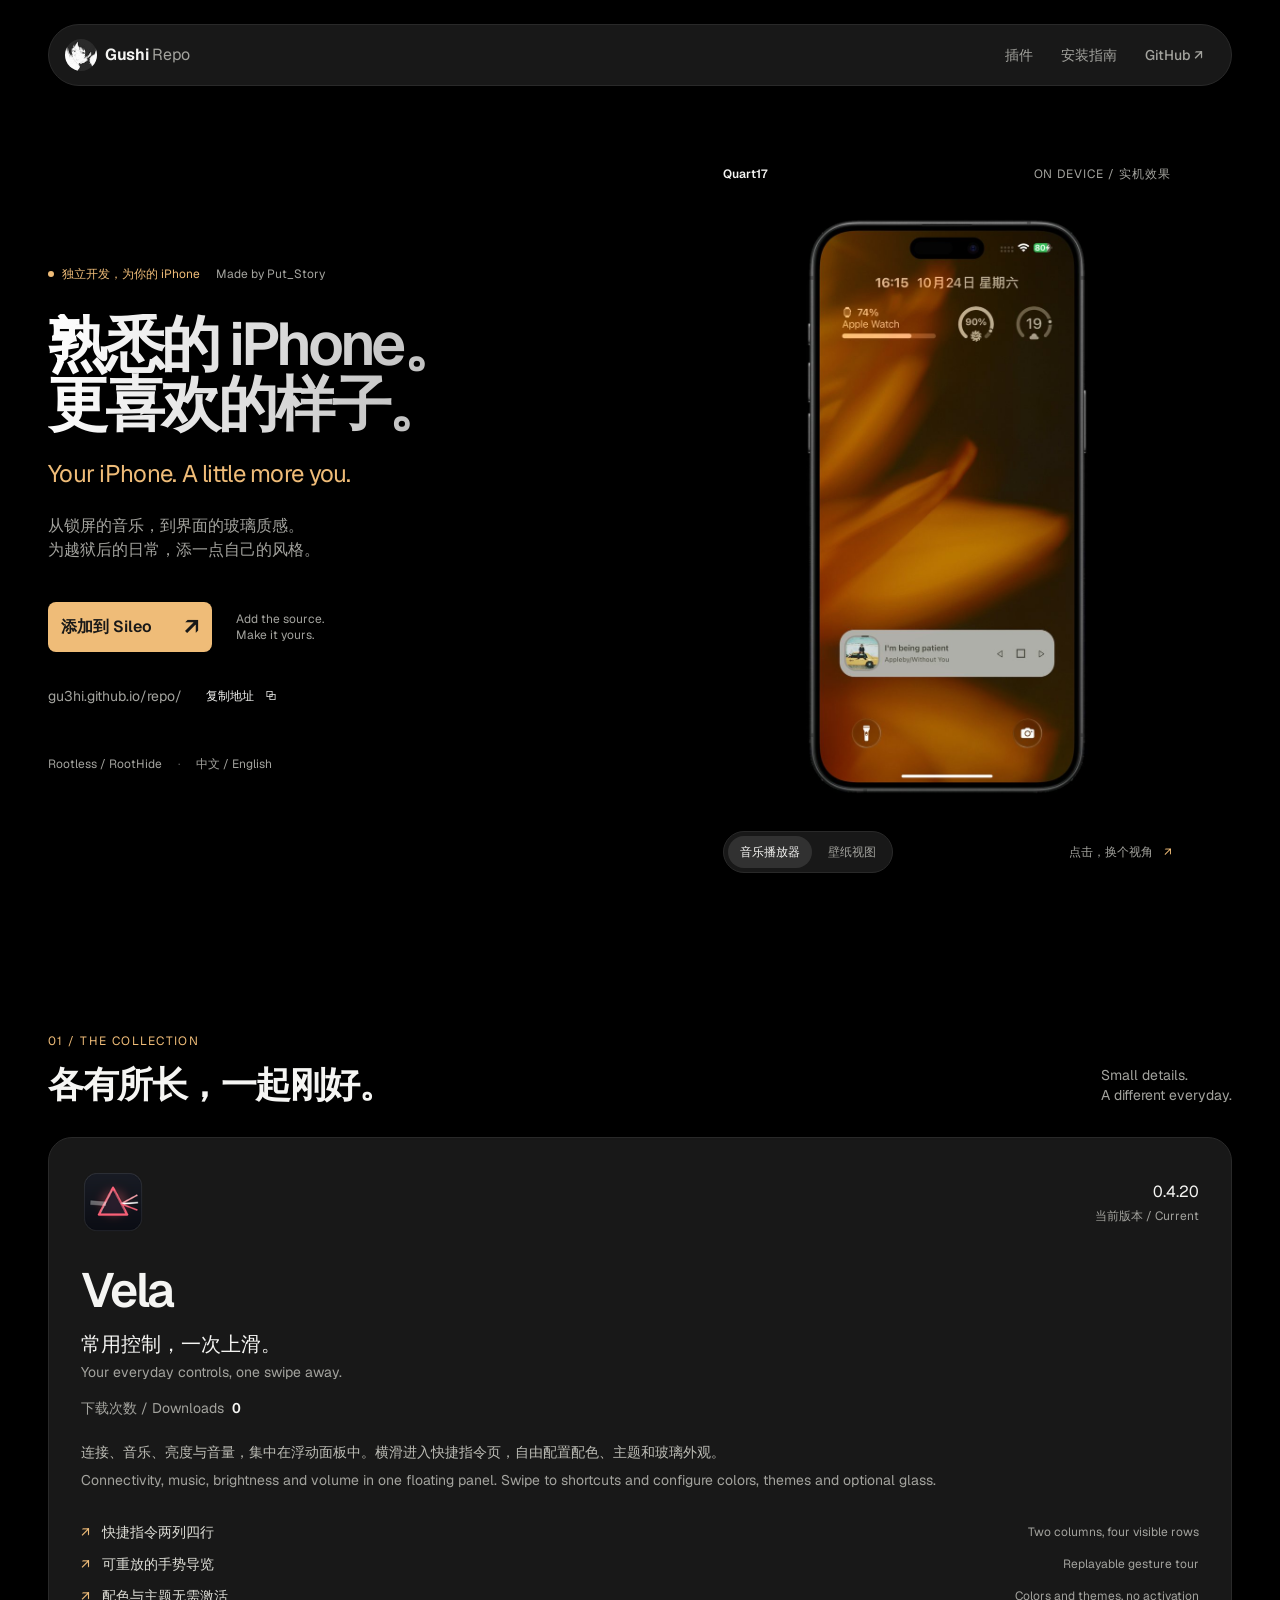
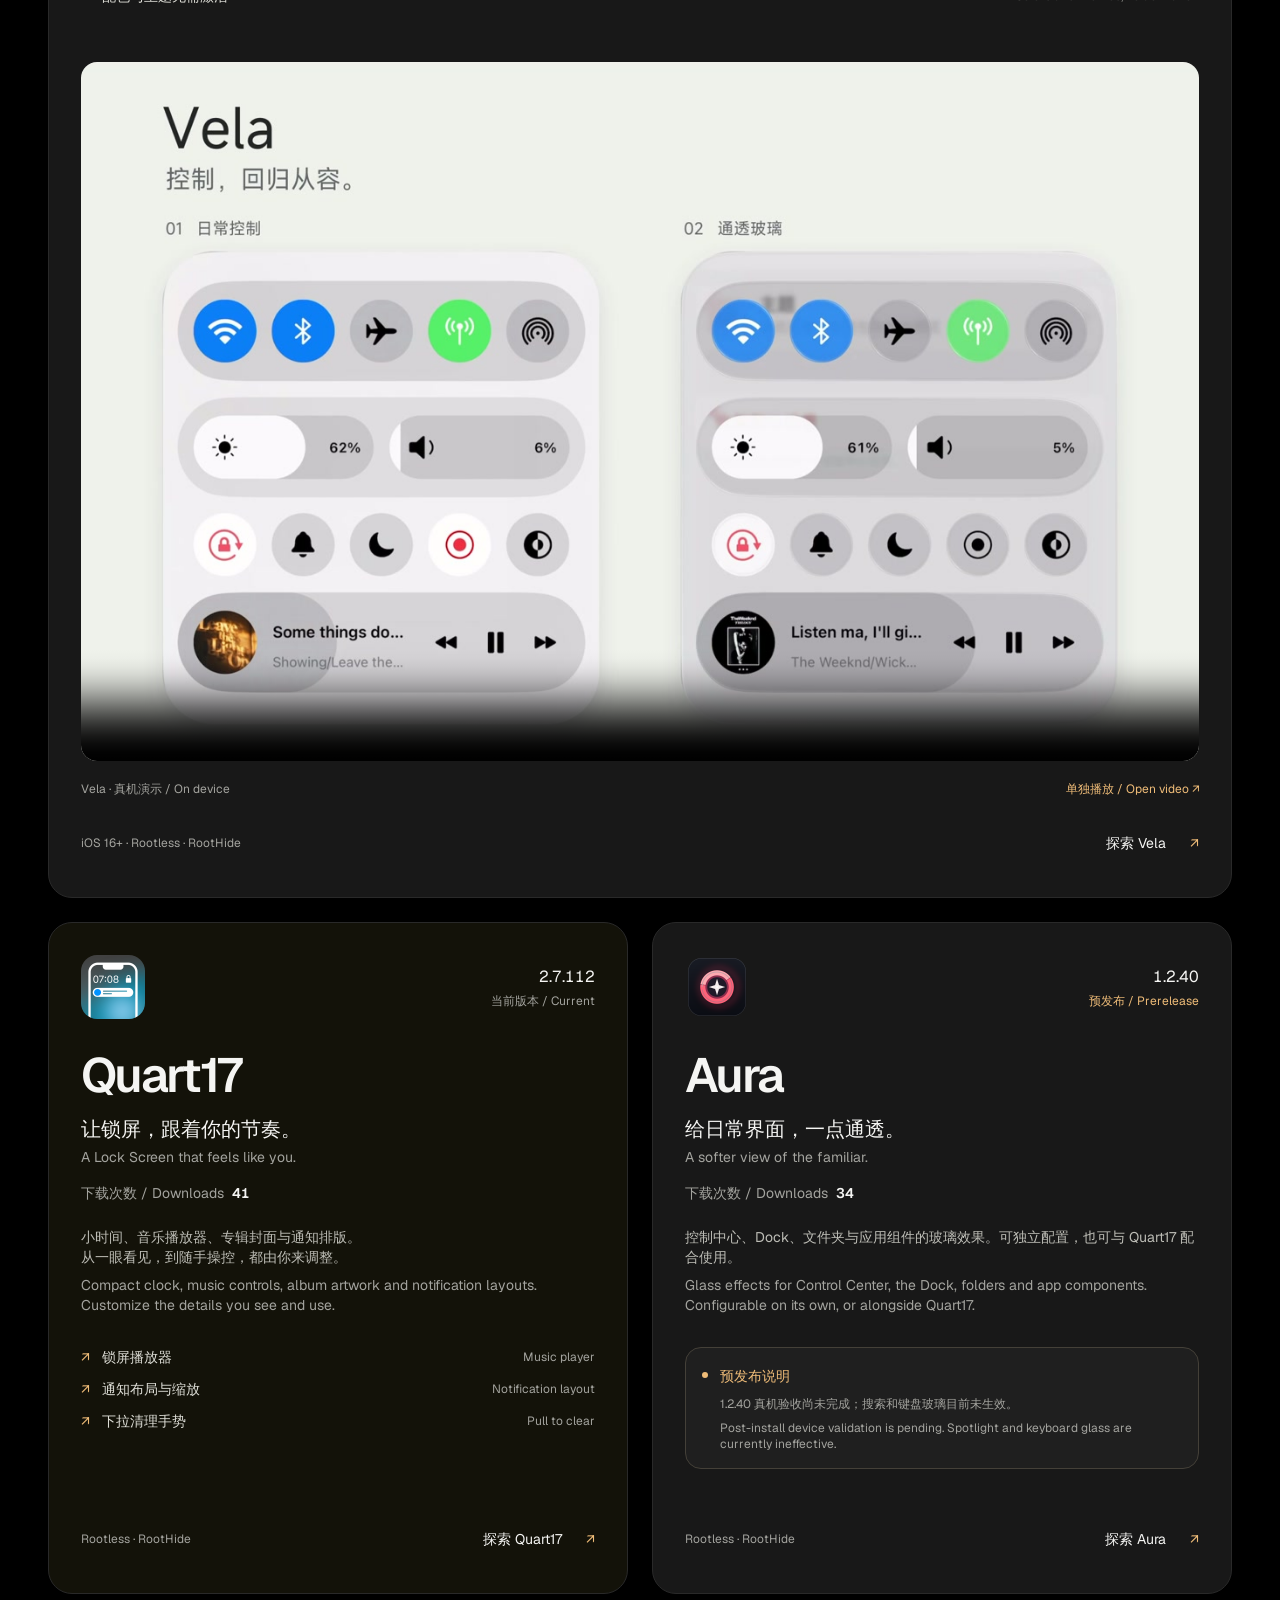
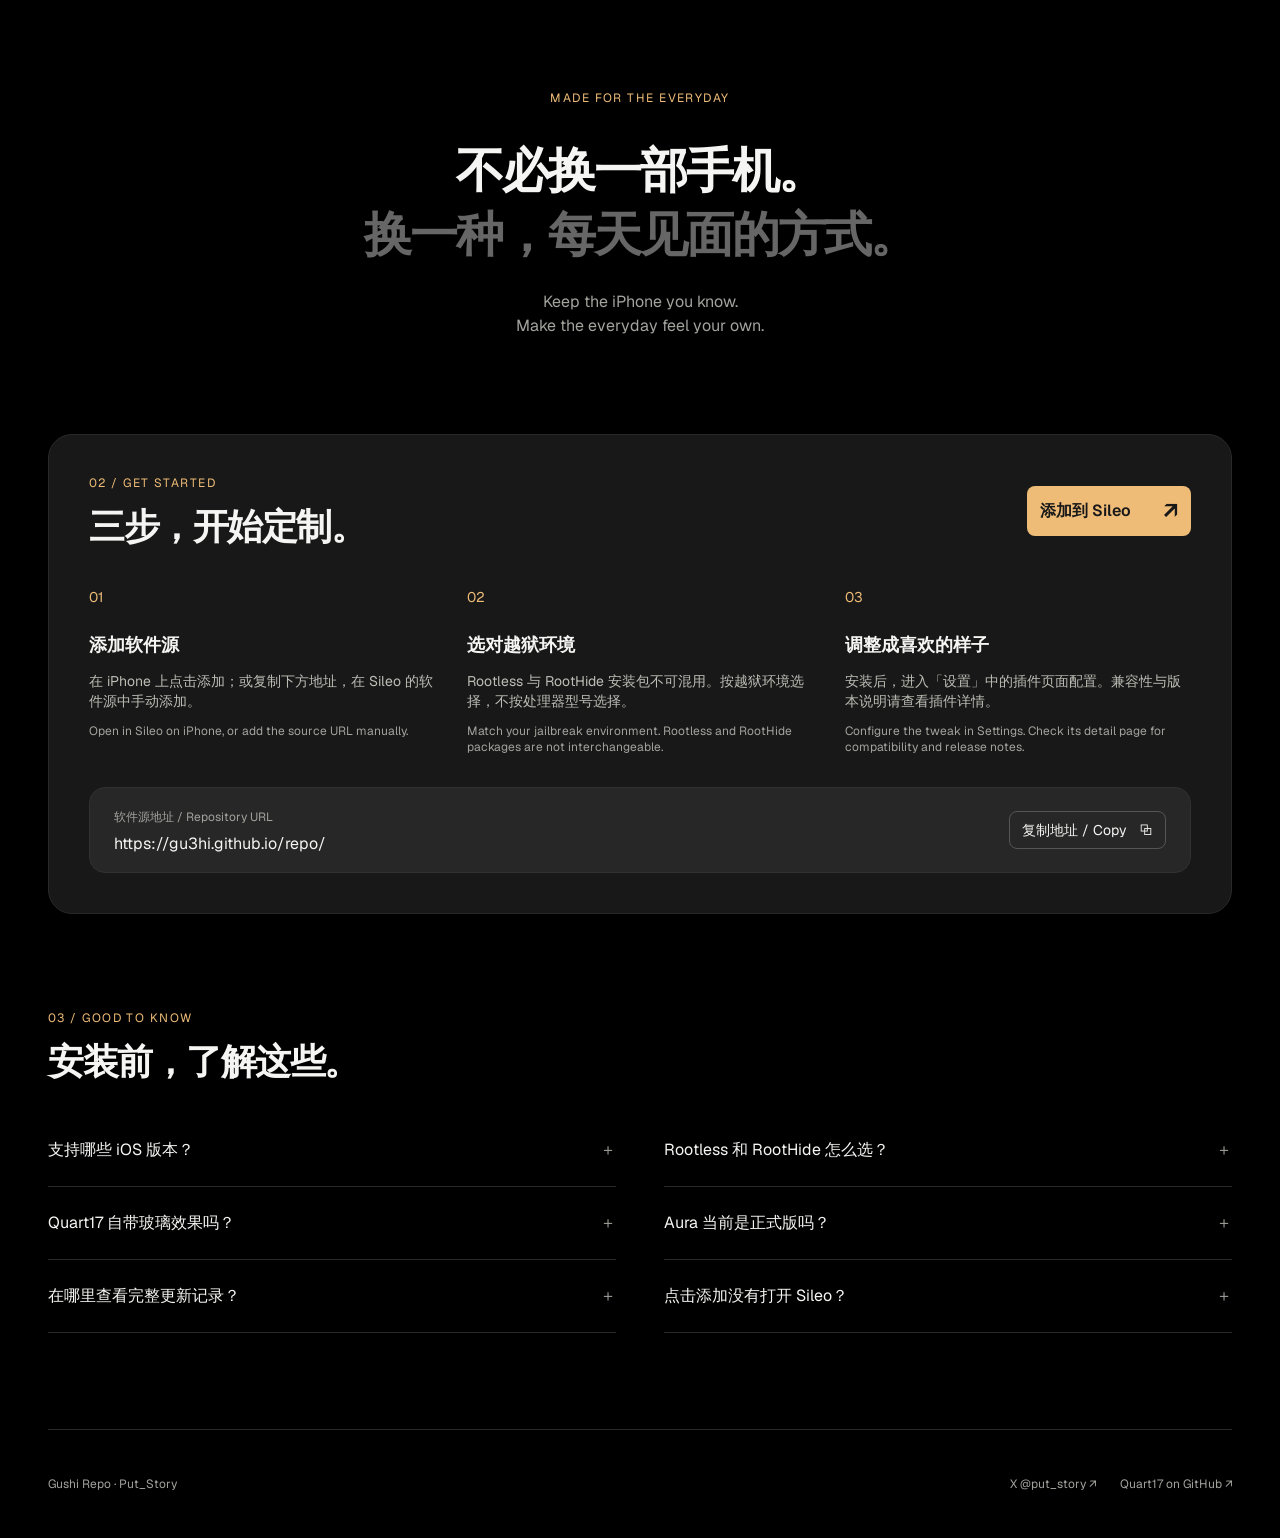
==== docs/index.html @ e103d549 "Publish Vela 0.4.20 bilingual packages" ====
<!doctype html>
<html lang="zh-CN"><head><meta charset="utf-8"><meta name="viewport" content="width=device-width,initial-scale=1">
<meta name="color-scheme" content="dark light"><meta name="theme-color" media="(prefers-color-scheme: dark)" content="#000000"><meta name="theme-color" media="(prefers-color-scheme: light)" content="#f5f5f3"><meta name="description" content="Gushi Repo · Jailbreak tweaks for iOS · 中文 / English">
<meta property="og:type" content="website"><meta property="og:title" content="Gushi Repo · 为你的 iPhone 添一点风格"><meta property="og:description" content="Gushi Repo · Jailbreak tweaks for iOS"><meta property="og:url" content="https://gu3hi.github.io/repo/"><meta property="og:image" content="https://gu3hi.github.io/repo/CydiaIcon.png"><meta name="twitter:card" content="summary">
<title>Gushi Repo · 为你的 iPhone 添一点风格</title><link rel="icon" href="CydiaIcon.png"><link rel="stylesheet" href="assets/style.css?v=20261026-downloads"><link rel="stylesheet" href="assets/home.css?v=20261026-vela0419"><script src="assets/site.js?v=20261026" defer></script><script type="module" src="assets/downloads.mjs?v=20261026"></script></head>
<body class="home-page"><a class="skip-link" href="#main">跳至内容 · Skip to content</a><header class="top" id="top"><div class="bar"><a class="brand" href="./" aria-label="Gushi Repo 首页"><img src="CydiaIcon.png" width="34" height="34" alt=""><span>Gushi<b>Repo</b></span></a><nav aria-label="主导航"><a class="navlink" href="#packages">插件</a><a class="navlink" href="#install">安装指南</a><a class="navlink social" href="https://x.com/put_story" target="_blank" rel="noopener">X ↗</a><a class="navlink" href="https://github.com/Gu3hi/repo" target="_blank" rel="noopener">GitHub ↗</a></nav></div></header>
<main id="main">
<section class="source-hero" aria-labelledby="hero-title">
<div class="hero-copy">
<p class="kicker reveal"><span class="status-dot" aria-hidden="true"></span> 独立开发，为你的 iPhone <span lang="en">Made by Put_Story</span></p>
<h1 id="hero-title" class="reveal" style="--d:.08s">熟悉的 iPhone。<br>更喜欢的样子。</h1>
<p class="hero-english reveal" lang="en" style="--d:.16s">Your iPhone. A little more you.</p>
<p class="hero-description reveal" style="--d:.24s">从锁屏的音乐，到界面的玻璃质感。<br>为越狱后的日常，添一点自己的风格。</p>
<div class="hero-actions reveal" style="--d:.32s"><a class="source-button" href="sileo://source/https://gu3hi.github.io/repo/">添加到 Sileo <span aria-hidden="true">↗</span></a><span class="action-caption" lang="en">Add the source.<br>Make it yours.</span></div>
<button class="source-copy copy reveal" style="--d:.4s" type="button" data-copy="https://gu3hi.github.io/repo/" aria-label="复制源地址 · Copy repository URL"><span>gu3hi.github.io/repo/</span><span class="copy-label">复制地址 <span aria-hidden="true">⧉</span></span></button>
<div class="hero-support reveal" style="--d:.48s"><span>Rootless / RootHide</span><span>中文 / English</span></div>
</div>
<figure class="device-stage reveal" style="--d:.24s">
<div class="device-meta"><span>Quart17</span><span>ON DEVICE / 实机效果</span></div>
<div class="device-view" id="device-preview"><img class="wallpaper-shot" aria-hidden="true" src="assets/quart17-lock-2.jpg" width="680" height="1311" alt="同一设备的壁纸视图" decoding="async"><img class="player-shot" src="assets/quart17-lock-1.jpg" width="680" height="1311" alt="Quart17 锁屏音乐播放器实机效果" decoding="async" fetchpriority="high"></div>
<figcaption><div class="view-switch" role="group" aria-label="切换实机视图 · Device preview"><button type="button" data-preview="player" aria-controls="device-preview" aria-pressed="true">音乐播放器</button><button type="button" data-preview="wallpaper" aria-controls="device-preview" aria-pressed="false">壁纸视图</button></div><span class="preview-note">点击，换个视角 <span aria-hidden="true">↗</span></span></figcaption>
</figure>
</section>
<section class="collection" id="packages" aria-labelledby="collection-title">
<div class="section-heading reveal"><div><p class="section-index">01 / THE COLLECTION</p><h2 id="collection-title">各有所长，一起刚好。</h2></div><p lang="en">Small details.<br>A different everyday.</p></div>
<div class="product-grid">
<article class="product-card vela-card reveal">
<div class="product-top"><img src="assets/vela.png" width="64" height="64" alt="Vela 图标" loading="lazy"><span class="version-label">0.4.20 <span>当前版本 / Current</span></span></div>
<h3>Vela</h3><p class="product-lead">常用控制，一次上滑。</p><p class="product-english" lang="en">Your everyday controls, one swipe away.</p>
<p class="download-summary">下载次数 / Downloads <strong><span data-download-files="com.gushi.vela_0.4.20_iphoneos-arm64.deb com.gushi.vela_0.4.20_iphoneos-arm64e.deb" aria-label="正在读取下载次数 / Loading download count">—</span></strong></p>
<p class="product-description">连接、音乐、亮度与音量，集中在浮动面板中。横滑进入快捷指令页，自由配置配色、主题和玻璃外观。</p><p class="product-description en" lang="en">Connectivity, music, brightness and volume in one floating panel. Swipe to shortcuts and configure colors, themes and optional glass.</p>
<ul class="feature-list"><li>快捷指令两列四行 <span lang="en">Two columns, four visible rows</span></li><li>可重放的手势导览 <span lang="en">Replayable gesture tour</span></li><li>配色与主题无需激活 <span lang="en">Colors and themes, no activation</span></li></ul>
<figure class="promo-video"><video controls playsinline preload="none" poster="assets/vela-promo-poster.jpg" width="1920" height="1200" aria-label="Vela 宣传片：普通与玻璃外观真机演示 / Vela native and glass appearance demo"><source src="assets/vela-promo.mp4" type="video/mp4">你的浏览器不支持视频播放。Your browser does not support video playback.</video><figcaption><span>Vela · 真机演示 / On device</span><a href="assets/vela-promo.mp4">单独播放 / Open video ↗</a></figcaption></figure>
<div class="product-bottom"><span>iOS 16+ · Rootless · RootHide</span><a href="depictions/vela/" class="product-link" aria-label="查看 Vela 功能范围与安装说明">探索 Vela <span aria-hidden="true">↗</span></a></div>
</article>

<article class="product-card quart-card reveal">
<div class="product-top"><img src="assets/quart17.png" width="64" height="64" alt="Quart17 图标" loading="lazy"><span class="version-label">2.7.112 <span>当前版本 / Current</span></span></div>
<h3>Quart17</h3><p class="product-lead">让锁屏，跟着你的节奏。</p><p class="product-english" lang="en">A Lock Screen that feels like you.</p>
<p class="download-summary">下载次数 / Downloads <strong><span data-download-files="com.gushi.quart17_2.7.103_iphoneos-arm64.deb com.gushi.quart17_2.7.103_iphoneos-arm64e.deb com.gushi.quart17_2.7.112_iphoneos-arm64.deb com.gushi.quart17_2.7.112_iphoneos-arm64e.deb" aria-label="正在读取下载次数 / Loading download count">—</span></strong></p>
<p class="product-description">小时间、音乐播放器、专辑封面与通知排版。<br>从一眼看见，到随手操控，都由你来调整。</p><p class="product-description en" lang="en">Compact clock, music controls, album artwork and notification layouts. Customize the details you see and use.</p>
<ul class="feature-list"><li>锁屏播放器 <span lang="en">Music player</span></li><li>通知布局与缩放 <span lang="en">Notification layout</span></li><li>下拉清理手势 <span lang="en">Pull to clear</span></li></ul>
<div class="product-bottom"><span>Rootless · RootHide</span><a href="depictions/quart17/" class="product-link" aria-label="探索 Quart17 功能与更新记录">探索 Quart17 <span aria-hidden="true">↗</span></a></div>
</article>
<article class="product-card aura-card reveal" style="--d:.09s">
<div class="product-top"><img src="assets/aura.png" width="64" height="64" alt="Aura 图标" loading="lazy"><span class="version-label">1.2.40 <span>预发布 / Prerelease</span></span></div>
<h3>Aura</h3><p class="product-lead">给日常界面，一点通透。</p><p class="product-english" lang="en">A softer view of the familiar.</p>
<p class="download-summary">下载次数 / Downloads <strong><span data-download-files="com.gushi.aura_1.2.23_iphoneos-arm64.deb com.gushi.aura_1.2.23_iphoneos-arm64e.deb com.gushi.aura_1.2.40_iphoneos-arm64.deb com.gushi.aura_1.2.40_iphoneos-arm64e.deb" aria-label="正在读取下载次数 / Loading download count">—</span></strong></p>
<p class="product-description">控制中心、Dock、文件夹与应用组件的玻璃效果。可独立配置，也可与 Quart17 配合使用。</p><p class="product-description en" lang="en">Glass effects for Control Center, the Dock, folders and app components. Configurable on its own, or alongside Quart17.</p>
<aside class="release-note"><span class="status-dot" aria-hidden="true"></span><div><strong>预发布说明</strong><p>1.2.40 真机验收尚未完成；搜索和键盘玻璃目前未生效。</p><p lang="en">Post-install device validation is pending. Spotlight and keyboard glass are currently ineffective.</p></div></aside>
<div class="product-bottom"><span>Rootless · RootHide</span><a href="depictions/aura/" class="product-link" aria-label="探索 Aura 功能与更新记录">探索 Aura <span aria-hidden="true">↗</span></a></div>
</article>
</div>
</section>
<section class="manifesto" aria-label="设计理念"><p class="section-index">MADE FOR THE EVERYDAY</p><h2><span class="word-reveal">不必</span><span class="word-reveal" style="--word-delay:.08s">换一部</span><span class="word-reveal" style="--word-delay:.16s">手机。</span><br><span class="word-reveal" style="--word-delay:.24s">换一种，</span><span class="word-reveal" style="--word-delay:.32s">每天见面的</span><span class="word-reveal" style="--word-delay:.4s">方式。</span></h2><p lang="en">Keep the iPhone you know.<br>Make the everyday feel your own.</p></section>
<section class="installation" id="install" aria-labelledby="install-title">
<div class="section-heading reveal"><div><p class="section-index">02 / GET STARTED</p><h2 id="install-title">三步，开始定制。</h2></div><a class="source-button" href="sileo://source/https://gu3hi.github.io/repo/">添加到 Sileo <span aria-hidden="true">↗</span></a></div>
<div class="install-steps"><article class="reveal"><span class="step-number">01</span><h3>添加软件源</h3><p>在 iPhone 上点击添加；或复制下方地址，在 Sileo 的软件源中手动添加。</p><p class="en" lang="en">Open in Sileo on iPhone, or add the source URL manually.</p></article><article class="reveal" style="--d:.08s"><span class="step-number">02</span><h3>选对越狱环境</h3><p>Rootless 与 RootHide 安装包不可混用。按越狱环境选择，不按处理器型号选择。</p><p class="en" lang="en">Match your jailbreak environment. Rootless and RootHide packages are not interchangeable.</p></article><article class="reveal" style="--d:.16s"><span class="step-number">03</span><h3>调整成喜欢的样子</h3><p>安装后，进入「设置」中的插件页面配置。兼容性与版本说明请查看插件详情。</p><p class="en" lang="en">Configure the tweak in Settings. Check its detail page for compatibility and release notes.</p></article></div>
<div class="source-address reveal"><div><span>软件源地址 / Repository URL</span><p>https://gu3hi.github.io/repo/</p></div><button class="copy" type="button" data-copy="https://gu3hi.github.io/repo/">复制地址 / Copy <span aria-hidden="true">⧉</span></button></div>
</section>
<section class="source-faq" aria-labelledby="faq-title"><div class="section-heading reveal"><div><p class="section-index">03 / GOOD TO KNOW</p><h2 id="faq-title">安装前，了解这些。</h2></div></div>
<div class="faq-grid">
<details><summary>支持哪些 iOS 版本？ <span aria-hidden="true">＋</span></summary><p>Vela 的最低部署版本为 iOS 16；当前 Quart17 2.7.112 要求 iOS 17；Aura 面向 iOS 16–17 越狱环境。请查看各自详情页的兼容性与测试状态。</p><p class="en" lang="en">Vela has a minimum deployment target of iOS 16. Quart17 2.7.112 requires iOS 17. Aura targets jailbroken iOS 16–17. Check each detail page for compatibility and testing status.</p></details>
<details><summary>Rootless 和 RootHide 怎么选？ <span aria-hidden="true">＋</span></summary><p>Rootless 对应 iphoneos-arm64，RootHide 对应 iphoneos-arm64e。请按实际越狱环境选择，不要仅看处理器型号。</p><p class="en" lang="en">Use iphoneos-arm64 for Rootless and iphoneos-arm64e for RootHide. Choose by your jailbreak environment, not the processor.</p></details>
<details><summary>Quart17 自带玻璃效果吗？ <span aria-hidden="true">＋</span></summary><p>当前拆分版由 Aura 提供玻璃效果，Quart17 保留播放器与通知等功能。需要玻璃效果时请另行安装 Aura。</p><p class="en" lang="en">In the current split edition, Aura provides glass rendering. Install it separately alongside Quart17 for glass effects.</p></details>
<details><summary>Aura 当前是正式版吗？ <span aria-hidden="true">＋</span></summary><p>当前上架的 1.2.40 是预发布包，安装后真机验收尚未完成。请先阅读 Aura 详情页中的状态说明。</p><p class="en" lang="en">The listed 1.2.40 build is a prerelease. Post-install device validation is pending. Read the status notes before installing.</p></details>
<details><summary>在哪里查看完整更新记录？ <span aria-hidden="true">＋</span></summary><p>在 <a href="depictions/quart17/#changelog">Quart17 更新记录</a>、<a href="depictions/aura/#changelog">Aura 更新记录</a>与 <a href="depictions/vela/#changelog">Vela 本次更新</a>中查看中英文说明。</p><p class="en" lang="en">Each detail page includes bilingual release information.</p></details>
<details><summary>点击添加没有打开 Sileo？ <span aria-hidden="true">＋</span></summary><p>请在已安装 Sileo 的 iPhone 上打开本页。也可以复制软件源地址，在 Sileo 中手动添加。</p><p class="en" lang="en">Open this page on an iPhone with Sileo installed, or copy the repository URL and add it manually.</p></details>
</div></section>
</main>
<footer class="foot"><div class="bigword" aria-hidden="true">GUSHI REPO</div><div class="footline"><span>Gushi Repo · Put_Story</span><a href="https://x.com/put_story" target="_blank" rel="noopener">X @put_story ↗</a><a href="https://github.com/Gu3hi/Quart17" target="_blank" rel="noopener">Quart17 on GitHub ↗</a></div></footer></body></html>
---- docs/assets/style.css ----
/* Gushi Repo shared foundations and package depictions. */
@font-face{font-family:Geist;src:url('Geist.woff2') format('woff2');font-weight:100 900;font-style:normal;font-display:swap}
:root{color-scheme:dark light;
--bg:#000000;--bg2:#181818;--card:#181818;--card2:#1f1f1f;
--text:#f5f5f3;--muted:#a3a39e;--line:rgba(235,255,250,.09);--line2:rgba(235,255,250,.16);
--accent:#efbc78;--accent2:#ffd59e;--ink:#181818;
--disp:Geist,"PingFang SC","Microsoft YaHei",sans-serif;
--mono:var(--disp);
--r-lg:24px;--r-md:16px;--r-sm:12px;
--ease:cubic-bezier(.16,1,.3,1)}
@media(prefers-color-scheme:light){:root{--bg:#f5f5f3;--bg2:#eeede9;--card:#ffffff;--card2:#f5f5f3;--text:#181818;--muted:#62625c;--line:rgba(20,40,80,.12);--line2:rgba(20,40,80,.2);--accent:#855126;--accent2:#69401e;--ink:#fff}}
*{box-sizing:border-box}
html{scroll-behavior:smooth}
body{margin:0;background:var(--bg);color:var(--text);overflow-x:clip;
font:16px/1.75 var(--disp);letter-spacing:.002em;
-webkit-font-smoothing:antialiased;text-rendering:optimizeLegibility;
background-image:none}
::selection{background:var(--accent);color:var(--ink)}
a{color:inherit;text-decoration:none}
a:focus-visible,button:focus-visible,summary:focus-visible{outline:2px solid var(--accent);outline-offset:4px;border-radius:6px}
img{display:block}
.skip-link{position:fixed;top:8px;left:8px;z-index:100;transform:translateY(-200%);padding:12px 16px;background:var(--accent);color:var(--ink);border-radius:8px}
.skip-link:focus{transform:none}
h1,h2,h3,p{margin:0}
.wrap,body>main{max-width:1140px;margin:auto;padding:0 clamp(20px,4vw,44px)}

/* ── header ─────────────────────────────── */
.top{position:sticky;top:0;z-index:50;backdrop-filter:blur(18px);-webkit-backdrop-filter:blur(18px);background:color-mix(in srgb,var(--bg) 72%,transparent);border-bottom:1px solid transparent;transition:border-color .4s,background .4s}
.top.scrolled{border-bottom-color:var(--line)}
.bar{max-width:1140px;margin:auto;padding:16px clamp(20px,4vw,44px);display:flex;align-items:center;justify-content:space-between;gap:20px}
.brand{display:flex;align-items:center;gap:12px;min-height:44px;font-size:15px;letter-spacing:.02em}
.brand img{border-radius:10px;transition:transform .5s var(--ease)}
.brand:hover img{transform:rotate(-8deg) scale(1.06)}
.brand span{font-weight:650}.brand b{font-weight:300;color:var(--muted);margin-left:5px;font-weight:400}
nav{display:flex;align-items:center;gap:8px}
.navlink{font-family:var(--mono);font-size:12px;letter-spacing:.08em;color:var(--muted);padding:11px 14px;border-radius:99px;transition:color .3s,background .3s}
.navlink:hover{color:var(--text);background:var(--line)}

/* ── hero ───────────────────────────────── */
.hero{display:grid;grid-template-columns:1.12fr .88fr;gap:clamp(36px,6vw,84px);align-items:center;padding:clamp(64px,9vw,132px) 0 clamp(48px,7vw,96px);overflow:clip}
.eyebrow{font-family:var(--mono);font-size:11px;font-weight:600;letter-spacing:.24em;text-transform:uppercase;color:var(--accent)}
h1{font-size:clamp(42px,7.2vw,96px);font-weight:600;letter-spacing:-.045em;line-height:1.04;margin:22px 0 0}
h1 span{display:block;font-size:.36em;font-weight:350;letter-spacing:-.015em;line-height:1.3;color:var(--muted);margin-top:18px}
h1 em{font-style:normal;color:var(--accent)}
.hero-subtitle{margin-top:22px;color:var(--muted);font-size:18px;letter-spacing:.06em}
.herotext{min-width:0}
.hero .actions{gap:10px}
.hero .button{padding-inline:18px}
.section-nav{flex-wrap:wrap;gap:8px;margin-top:30px}
.section-nav a{padding:10px 14px;min-height:44px;border:1px solid var(--line);border-radius:12px;font-size:12px;color:var(--muted)}
.section-nav a:hover{color:var(--accent);border-color:var(--accent)}
#screenshots{margin-top:48px}
.lede{margin-top:26px;max-width:52ch}
.lede p:first-child{font-size:17px}
.en{color:var(--muted);font-size:14.5px;margin-top:6px}
.actions{display:flex;flex-wrap:wrap;gap:12px;margin-top:34px}

/* buttons */
.button{position:relative;overflow:hidden;display:inline-flex;align-items:center;gap:14px;min-height:52px;padding:12px 22px;border-radius:16px;border:1px solid var(--line2);font-size:14.5px;font-weight:650;letter-spacing:.01em;cursor:pointer;transition:transform .35s var(--ease),border-color .35s,background .35s,box-shadow .35s}
.button .bl{display:flex;flex-direction:column;line-height:1.25;text-align:left}
.button .bl i{font-style:normal;font-size:11px;font-weight:500;opacity:.6;letter-spacing:.04em}
.button .arr{font-size:16px;transition:transform .35s var(--ease)}
.button:hover{transform:translateY(-2px)}
.button:hover .arr{transform:translateX(4px)}
.button.primary{background:var(--accent);color:var(--ink);border-color:transparent}
.button.primary::after{display:none;content:'';position:absolute;inset:0;background:linear-gradient(115deg,transparent 32%,rgba(255,255,255,.55) 50%,transparent 68%);transform:translateX(-130%);transition:transform .7s var(--ease)}
.button.primary:hover::after{transform:translateX(130%)}
.button.primary:hover{box-shadow:0 14px 36px -12px color-mix(in srgb,var(--accent) 55%,transparent)}
.button.ghost{background:transparent;color:var(--text)}
.button.ghost:hover{border-color:var(--accent);background:color-mix(in srgb,var(--accent) 8%,transparent)}

.address{margin-top:24px}
.addr{display:flex;flex-direction:column;align-items:flex-start;gap:5px;max-width:100%;margin-top:20px;font-family:var(--mono);font-size:13.5px;letter-spacing:.01em;color:var(--text);background:var(--card);border:1px solid var(--line);border-radius:14px;padding:13px 18px;cursor:pointer;overflow-wrap:anywhere;transition:border-color .3s,transform .3s var(--ease)}
.addr i{font-style:normal;font-size:11px;letter-spacing:.06em;color:var(--accent);white-space:nowrap}
.addr:hover{border-color:var(--accent);transform:translateY(-1px)}
.hint{font-size:12.5px;line-height:1.8;color:var(--muted);margin-top:16px;max-width:56ch}
.hint a{color:var(--accent);text-decoration:underline;text-underline-offset:3px}

/* ── device mockup (signature) ──────────── */
.download-summary{display:flex;align-items:baseline;gap:8px;flex-wrap:wrap;margin-top:16px;color:var(--muted);font-size:14px;line-height:20px}
.download-summary strong{color:var(--text);font-weight:600;font-variant-numeric:tabular-nums}
.download-stats{margin-top:24px;max-width:680px;font-size:14px;line-height:20px;color:var(--muted)}
.download-stats summary{display:flex;align-items:baseline;gap:8px 16px;flex-wrap:wrap;cursor:pointer;min-height:48px;padding:12px 0}
.download-stats summary .download-summary{margin:0}
.download-stats summary>span:last-child{font-size:12px;line-height:16px}
.download-stats dl{margin:8px 0 16px;display:grid;gap:8px}
.download-stats dl>div{display:flex;justify-content:space-between;gap:16px}
.download-stats dd{margin:0;color:var(--text);font-variant-numeric:tabular-nums}
.download-stats p+p{margin-top:8px}
.promo-video{margin:24px 0 0}
.promo-video video{display:block;width:100%;height:auto;aspect-ratio:8/5;background:#181818;border-radius:16px}
.promo-video figcaption{display:flex;justify-content:space-between;gap:8px 16px;flex-wrap:wrap;margin-top:12px;color:var(--muted);font-size:12px;line-height:16px}
.promo-video a{padding:8px 0;color:var(--accent)}
.promo-video figcaption>span{padding:8px 0}

.heroart{position:relative;display:flex;justify-content:center}
.glow{position:absolute;inset:-28%;background:radial-gradient(46% 40% at 50% 46%,color-mix(in srgb,var(--accent) 17%,transparent),transparent 70%);filter:blur(8px);pointer-events:none}
.float{animation:floaty 7s ease-in-out infinite}
@keyframes floaty{0%,100%{transform:translateY(0)}50%{transform:translateY(-12px)}}
.pair{display:flex;justify-content:center;align-items:flex-start;transform:perspective(1000px) rotateX(var(--rx,0deg)) rotateY(var(--ry,0deg));transition:transform .3s ease-out}
.pair img{width:min(300px,70vw);height:auto;border-radius:26px;box-shadow:0 40px 80px -32px rgba(0,0,0,.78),0 0 0 1px var(--line)}

/* ── marquee ────────────────────────────── */
.marquee{overflow:hidden;border-block:1px solid var(--line);padding:17px 0;margin:0 0 clamp(56px,8vw,110px);-webkit-mask-image:linear-gradient(90deg,transparent,#000 8%,#000 92%,transparent);mask-image:linear-gradient(90deg,transparent,#000 8%,#000 92%,transparent)}
.mtrack{display:flex;width:max-content;animation:slide 30s linear infinite}
.marquee:hover .mtrack{animation-play-state:paused}
.mg{display:flex;align-items:center;gap:2.6rem;padding-right:2.6rem;white-space:nowrap;font-family:var(--mono);font-size:11.5px;font-weight:600;letter-spacing:.24em;color:var(--muted);text-transform:uppercase}
.mg b{color:var(--accent);font-weight:400}
@keyframes slide{to{transform:translateX(-50%)}}

/* ── sections ───────────────────────────── */
section{scroll-margin-top:90px}
.featured{display:grid;gap:26px;padding-bottom:clamp(64px,9vw,120px)}
.seclabel{display:flex;align-items:baseline;gap:16px;margin-bottom:24px}
.seclabel b{font-family:var(--mono);font-size:12px;font-weight:700;color:var(--accent);letter-spacing:.1em}
.seclabel span{font-family:var(--mono);font-size:11px;font-weight:500;letter-spacing:.22em;text-transform:uppercase;color:var(--muted)}
.seclabel::after{content:'';flex:1;height:1px;background:var(--line);align-self:center}
.package{position:relative;overflow:hidden;display:grid;grid-template-columns:auto 1fr;gap:clamp(22px,3.5vw,40px);align-items:start;background:var(--card);border:1px solid var(--line);border-radius:var(--r-lg);padding:clamp(26px,4.5vw,48px);transition:border-color .4s,transform .5s var(--ease),box-shadow .5s}
.package::before{content:'';position:absolute;inset:0 0 auto;height:1px;background:linear-gradient(90deg,transparent,color-mix(in srgb,var(--accent) 65%,transparent),transparent);opacity:0;transition:opacity .5s}
.package:hover{border-color:var(--line2);transform:translateY(-4px);box-shadow:0 30px 70px -34px rgba(0,0,0,.55)}
.package:hover::before{opacity:1}
.appicon{border-radius:24%;box-shadow:0 18px 40px -16px rgba(0,0,0,.5)}
.ptag{font-family:var(--mono);font-size:10.5px;font-weight:700;letter-spacing:.2em;color:var(--accent)}
.package h2,.dhero h1{font-size:clamp(30px,4.5vw,52px);font-weight:600;letter-spacing:-.035em;line-height:1.1;margin:12px 0 16px}
.tags{display:flex;flex-wrap:wrap;gap:8px;margin:20px 0}
.tags span{font-family:var(--mono);font-size:11px;letter-spacing:.06em;color:var(--muted);border:1px solid var(--line);border-radius:99px;padding:4px 12px;transition:border-color .3s,color .3s}
.package:hover .tags span{border-color:var(--line2)}
.textlink{display:inline-flex;align-items:center;gap:8px;font-size:14px;font-weight:600;color:var(--accent);margin-top:6px}
.textlink .ta{font-style:normal;transition:transform .35s var(--ease)}
.textlink:hover .ta{transform:translateX(5px)}
.note{position:relative;background:var(--card);border:1px solid var(--line);border-radius:var(--r-md);padding:clamp(20px,3.5vw,32px)}
.note h3{font-size:15px;margin-bottom:12px}
.note h3 i{font-style:normal;font-weight:400;color:var(--muted);font-size:12.5px;margin-left:8px}

/* ── detail page ────────────────────────── */
.dhero{padding:clamp(40px,6vw,80px) 0 clamp(36px,5vw,64px)}
.back{font-family:var(--mono);font-size:12px;letter-spacing:.08em;color:var(--muted);display:inline-block;transition:color .3s,transform .3s var(--ease)}
.back:hover{color:var(--accent);transform:translateX(-3px)}
.titleline{display:flex;gap:clamp(20px,3vw,32px);align-items:center;margin:30px 0 8px}
.titleline .tags{margin:14px 0 0}
.dhero .lede{margin:22px 0 0}
.grid{display:grid;grid-template-columns:1fr 1fr;gap:16px}
.grid article{position:relative;background:var(--card);border:1px solid var(--line);border-radius:var(--r-md);padding:26px 26px 24px;transition:border-color .35s,transform .45s var(--ease),background .35s}
.grid article:hover{border-color:var(--line2);transform:translateY(-3px);background:var(--card2)}
.fnum{position:absolute;top:22px;right:24px;font-family:var(--mono);font-style:normal;font-size:11px;font-weight:700;letter-spacing:.14em;color:color-mix(in srgb,var(--accent) 55%,var(--muted))}
.grid h3{font-size:16.5px;letter-spacing:-.01em;margin-bottom:14px;padding-right:44px}
.grid h3 i{display:block;font-style:normal;font-weight:400;font-size:12px;color:var(--muted);margin-top:3px}
.grid p{font-size:14px}
.grid .en{font-size:12.5px}
.shots{display:grid;grid-template-columns:minmax(0,268px);justify-content:center;gap:16px}
.shots figure{margin:0;background:var(--card);border:1px solid var(--line);border-radius:22px;overflow:hidden;transition:border-color .35s,transform .45s var(--ease)}
.shots figure:hover{border-color:var(--line2);transform:translateY(-3px)}
.shots img{width:100%;height:auto;display:block}
.shots figcaption{padding:13px 17px;font-family:var(--mono);font-size:11.5px;letter-spacing:.06em;color:var(--muted)}
.note.install{margin:clamp(30px,5vw,54px) 0}
.note.install .actions{margin:22px 0 6px}
.note.install .button.ghost{min-height:46px;padding:10px 18px}
.count{display:flex;align-items:baseline;gap:14px;flex-wrap:wrap;margin:26px 0 8px}
.count b{font-size:clamp(44px,6vw,72px);font-weight:600;letter-spacing:-.04em;line-height:1;color:var(--accent)}
.count span{font-family:var(--mono);font-size:11px;letter-spacing:.2em;text-transform:uppercase;color:var(--muted)}
.toggleall{margin-left:auto;font-family:var(--mono);font-size:11px;letter-spacing:.08em;color:var(--muted);background:transparent;border:1px solid var(--line);border-radius:99px;padding:9px 16px;cursor:pointer;transition:color .3s,border-color .3s,background .3s}
.toggleall:hover{color:var(--accent);border-color:var(--accent);background:color-mix(in srgb,var(--accent) 6%,transparent)}

/* changelog accordion */
#changelog details{border-top:1px solid var(--line)}
#changelog details:last-child{border-bottom:1px solid var(--line)}
#changelog summary{cursor:pointer;list-style:none;display:flex;align-items:baseline;gap:18px;min-height:64px;padding:18px 4px;transition:background .3s}
#changelog summary::-webkit-details-marker{display:none}
#changelog summary:hover{background:color-mix(in srgb,var(--accent) 4%,transparent)}
#changelog summary b{font-family:var(--mono);font-size:14px;font-weight:700;letter-spacing:.02em}
#changelog summary time{font-family:var(--mono);font-size:11.5px;color:var(--muted);letter-spacing:.06em}
#changelog .chev{margin-left:auto;font-style:normal;color:var(--accent);font-size:17px;line-height:1;transition:transform .45s var(--ease)}
#changelog details[open] .chev{transform:rotate(45deg)}
.acc{display:grid;grid-template-rows:0fr;transition:grid-template-rows .5s var(--ease)}
details[open] .acc{grid-template-rows:1fr}
.acc>*{overflow:hidden}
.entry{padding:2px 4px 26px;max-width:72ch}
.entry p:first-child{font-size:14.5px}
.entry .en{font-size:13px}
.source{font-family:var(--mono);font-size:11px;letter-spacing:.04em;color:var(--muted);margin-top:14px}
.source a{color:var(--accent);border-bottom:1px solid color-mix(in srgb,var(--accent) 40%,transparent);transition:border-color .3s}
.source a:hover{border-bottom-color:var(--accent)}

/* ── footer ─────────────────────────────── */
.foot{margin-top:clamp(70px,10vw,130px);border-top:1px solid var(--line);padding-top:clamp(40px,6vw,70px);overflow:hidden}
.bigword{display:none;font-size:clamp(40px,15vw,208px);font-weight:600;letter-spacing:-.05em;line-height:.92;text-align:center;color:transparent;-webkit-text-stroke:1px var(--line2);-webkit-text-fill-color:transparent;user-select:none;pointer-events:none;white-space:nowrap}
.footline{max-width:1140px;margin:auto;padding:26px clamp(20px,4vw,44px) 30px;display:flex;flex-wrap:wrap;align-items:center;gap:12px 28px;font-family:var(--mono);font-size:11.5px;letter-spacing:.06em;color:var(--muted)}
.footline a{display:inline-flex;align-items:center;min-height:44px;color:var(--muted);transition:color .3s}
.footline a:hover{color:var(--accent)}
.footnote{margin-left:auto;letter-spacing:.18em;text-transform:uppercase;font-size:10px}
.footline a{margin-left:0}

/* ── toast ──────────────────────────────── */
.toast{position:fixed;left:50%;bottom:32px;transform:translate(-50%,16px);opacity:0;background:var(--accent);color:var(--ink);font-size:13px;font-weight:700;padding:11px 20px;border-radius:99px;box-shadow:0 16px 40px -12px rgba(0,0,0,.5);transition:opacity .35s,transform .35s var(--ease);z-index:99;pointer-events:none}
.toast.show{opacity:1;transform:translate(-50%,0)}

/* ── reveal on scroll ───────────────────── */
.js .reveal{opacity:0;transform:translateY(26px);transition:opacity .9s ease,transform .9s var(--ease);transition-delay:var(--d,0s)}
.js .reveal.in{opacity:1;transform:none}

/* ── responsive ─────────────────────────── */
@media(max-width:860px){
.hero{grid-template-columns:1fr;gap:52px}
.pair img{width:min(280px,70vw)}
.footnote{margin-left:0;width:100%}
}
@media(max-width:600px){
.grid{grid-template-columns:1fr}
.package{grid-template-columns:1fr}
.package .appicon{width:72px;height:72px}
.titleline{align-items:flex-start}
.titleline .appicon{width:80px;height:80px;border-radius:22px}
.actions{flex-direction:column;align-items:stretch}
.button{justify-content:space-between}
.shots{grid-template-columns:minmax(0,268px)}
.count{gap:10px}
.bar{padding:14px 20px}
/* portrait: shorten the first screen and enlarge touch/small text */
.hero{padding:44px 0 40px;gap:44px}
.hero h1{font-size:clamp(40px,11.5vw,64px);line-height:1.08;letter-spacing:-.04em;max-width:11ch}
.hero h1 br{display:none}
.hero-subtitle{font-size:16px;margin-top:18px}
.hero .actions{flex-direction:row;display:grid;grid-template-columns:1fr 1fr;margin-top:26px}
.hero .button{padding:12px 14px;font-size:13px;gap:8px}
.hero .hint{font-size:12px;line-height:1.75}
.hero .addr{margin-top:16px}
.titleline>div{min-width:0}
.titleline .eyebrow{font-size:9px;letter-spacing:.12em}
.titleline .appicon{width:64px;height:64px;border-radius:16px}
.section-nav{gap:6px}
.section-nav a{padding:10px;font-size:11px}
.pair img{width:min(260px,68vw)}
.float{animation-duration:8s}
.marquee{padding:14px 0;margin-bottom:clamp(44px,9vw,72px)}
.hint{font-size:13.5px}
.addr{font-size:13px;padding:12px 16px;width:100%}
.package{padding:24px}
.footline{gap:2px 20px;padding-bottom:22px}
}
/* ── reduced motion ─────────────────────── */
@media(prefers-reduced-motion:reduce){
html{scroll-behavior:auto}
.float,.mtrack{animation:none}
.js .reveal{opacity:1;transform:none;transition:none}
.pair{transform:none;transition:none}
*{transition-duration:.01ms!important}
}
---- docs/assets/home.css ----
/* The homepage is an independent visual layer; package depictions retain their layout. */
.home-page{
  --bg:#000;--card:#181818;--text:#f5f5f3;--muted:#a3a39e;--accent:#efbc78;--ink:#181818;
  --line:#292929;--line2:#444;--ease:cubic-bezier(.16,1,.3,1);
  color-scheme:dark;background:#000;background-image:none;
  font:16px/24px Geist,"PingFang SC","Microsoft YaHei",sans-serif;letter-spacing:0;
}
.home-page h1,.home-page h2,.home-page h3{font-weight:600;text-wrap:balance}
.home-page p{text-wrap:pretty}
.home-page button{font:inherit}
.home-page main{max-width:1280px;padding:0 48px}
.home-page .top{position:relative;margin:24px auto 0;max-width:1184px;background:transparent;border:0;backdrop-filter:none}
.home-page .bar{max-width:none;border:1px solid var(--line);border-radius:9999px;padding:8px 16px;background:#181818;gap:24px}
.home-page .brand{font-size:16px;gap:8px;letter-spacing:-.02em}
.home-page .brand img{width:32px;height:32px;border-radius:9999px}
.home-page .brand b{margin-left:4px;color:var(--muted)}
.home-page .brand:hover img{transform:none}
.home-page nav{gap:4px}
.home-page .navlink{font:500 14px/20px Geist,"Microsoft YaHei",sans-serif;padding:12px;letter-spacing:0;white-space:nowrap}
.home-page .navlink.social{display:none}
.home-page .navlink:hover{background:#272727}
.home-page a,.home-page button{transition:background .3s var(--ease),color .3s var(--ease),transform .5s var(--ease),border-color .3s var(--ease)}
.home-page a:active,.home-page button:active{transform:translateY(1px)}
.home-page a:focus-visible,.home-page button:focus-visible,.home-page summary:focus-visible{outline:2px solid var(--accent);outline-offset:4px}
.source-hero{display:grid;grid-template-columns:1.2fr 1fr;gap:64px;align-items:center;padding:80px 0 96px}
.hero-copy{min-width:0}
.kicker{display:flex;align-items:center;gap:8px;font-size:12px;line-height:16px;color:var(--accent)}
.status-dot{display:inline-block;flex:none;width:6px;height:6px;border-radius:9999px;background:var(--accent)}
.kicker>span[lang]{margin-left:8px;color:var(--muted)}
.home-page .source-hero h1{max-width:680px;margin:32px 0 0;font-size:60px;line-height:1;letter-spacing:-.055em;background:linear-gradient(100deg,#fff,#9b9b9b);background-clip:text;-webkit-background-clip:text;color:transparent}
.hero-english{margin-top:24px;font-size:24px;line-height:32px;letter-spacing:-.03em;color:var(--accent)}
.hero-description{max-width:680px;margin-top:24px;color:var(--muted);font-size:16px;line-height:24px}
.hero-actions{display:flex;gap:24px;align-items:center;margin-top:40px}
.source-button{display:inline-flex;justify-content:space-between;align-items:center;gap:32px;padding:8px 12px;min-height:48px;background:var(--accent);border:1px solid transparent;border-radius:8px;color:var(--ink);font-size:16px;line-height:24px;font-weight:600;white-space:nowrap;flex-shrink:0}
.source-button:hover{background:#ffd59e;transform:translateY(-2px)}
.source-button>span{font-size:24px;line-height:32px}
.action-caption{font-size:12px;line-height:16px;color:var(--muted)}
.source-copy{display:flex;align-items:center;gap:24px;margin-top:24px;padding:8px 0;border:0;background:transparent;color:var(--muted);cursor:pointer;font-size:14px!important;line-height:20px}
.source-copy:hover{color:var(--text)}
.copy-label{font-size:12px;color:var(--text)}
.copy-label>span{margin-left:8px}
.hero-support{display:flex;gap:16px;margin-top:40px;color:var(--muted);font-size:12px;line-height:16px}
.hero-support span+span::before{content:'·';margin-right:16px;color:#555}
.device-stage{min-width:0;max-width:448px;margin:0;position:relative}
.device-meta{display:flex;justify-content:space-between;align-items:center;gap:16px;font-size:12px;line-height:16px;color:var(--muted)}
.device-meta>span:first-child{color:var(--text);font-weight:600}
.device-meta>span:last-child{letter-spacing:.08em}
.device-view{position:relative;width:min(100%,320px,calc((100svh - 280px)*.518688));aspect-ratio:680/1311;margin:16px auto;isolation:isolate}
.device-view img{width:100%;height:auto;position:absolute;inset:0}
.player-shot{clip-path:inset(0);transition:clip-path 1.05s cubic-bezier(.65,0,.35,1)}
.device-view.wallpaper .player-shot{clip-path:inset(0 0 100%)}
.device-stage figcaption{display:flex;align-items:center;justify-content:space-between;gap:16px}
.view-switch{display:none;padding:4px;background:#181818;border:1px solid var(--line);border-radius:9999px;gap:4px}
.js .view-switch{display:flex}
.view-switch button{border:0;border-radius:9999px;padding:8px 12px;background:transparent;color:var(--muted);font-size:12px;line-height:16px;cursor:pointer;white-space:nowrap}
.view-switch button[aria-pressed=true]{background:#313131;color:var(--text)}
.view-switch button:hover{color:var(--text)}
.preview-note{display:none;font-size:12px;line-height:16px;color:var(--muted)}
.js .preview-note{display:inline}
.preview-note span{margin-left:8px;color:var(--accent)}
.collection{padding:64px 0 0}
.section-heading{display:flex;align-items:flex-end;justify-content:space-between;gap:32px;margin-bottom:32px}
.section-index{color:var(--accent);font-size:12px;line-height:16px;letter-spacing:.12em}
.section-heading h2{margin-top:16px;font-size:36px;line-height:40px;letter-spacing:-.04em}
.section-heading>p{font-size:14px;line-height:20px;color:var(--muted)}
.product-grid{display:grid;grid-template-columns:1fr 1fr;gap:24px}
.product-card{display:flex;flex-direction:column;min-width:0;border:1px solid var(--line);border-radius:24px;padding:32px;background:#181818}
.quart-card{background:#131209}
.product-top{display:flex;align-items:center;justify-content:space-between;gap:24px}
.product-top img{border-radius:16px}
.version-label{font-size:16px;line-height:24px;text-align:right;font-variant-numeric:tabular-nums}
.version-label>span{display:block;color:var(--muted);font-size:12px;line-height:16px;margin-top:4px}
.aura-card .version-label>span{color:var(--accent)}
.product-card h3{font-size:48px;line-height:1;letter-spacing:-.055em;margin-top:32px}
.product-lead{font-size:20px;line-height:28px;margin-top:16px}
.product-english{font-size:14px;line-height:20px;color:var(--muted);margin-top:4px}
.product-description{font-size:14px;line-height:20px;color:#bdbdb6;margin-top:24px}
.product-description.en{font-size:14px;line-height:20px;margin-top:8px;color:var(--muted)}
.feature-list{list-style:none;display:grid;gap:12px;padding:0;margin:32px 0;color:#deded7;font-size:14px;line-height:20px}
.feature-list li{display:flex;align-items:center;gap:8px}
.feature-list li::before{content:'↗';color:var(--accent);margin-right:4px}
.feature-list span{margin-left:auto;color:var(--muted);font-size:12px;line-height:16px}
.release-note{display:flex;align-items:flex-start;gap:12px;padding:16px;border:1px solid #444038;border-radius:16px;margin:32px 0;background:#1f1f1f}
.release-note>.status-dot{margin-top:8px}
.release-note strong{font-weight:500;font-size:14px;line-height:20px;color:var(--accent)}
.release-note p{font-size:12px;line-height:16px;margin-top:8px;color:var(--muted)}
.product-bottom{display:flex;justify-content:space-between;align-items:center;gap:16px;margin-top:auto;padding-top:16px}
.product-bottom>span{font-size:12px;line-height:16px;color:var(--muted)}
.product-link{display:inline-flex;align-items:center;gap:24px;font-size:14px;line-height:20px;padding:12px 0;color:var(--text)}
.product-link span{color:var(--accent);transition:transform .5s var(--ease)}
.product-link:hover{color:var(--accent)}
.product-link:hover span{transform:translate(2px,-2px)}
.manifesto{padding:96px 0;text-align:center}
.manifesto h2{font-size:48px;line-height:1;letter-spacing:-.04em;margin:32px auto 0;max-width:680px}
.manifesto h2 span{display:inline-block;padding:8px 0}
.manifesto>p:last-child{font-size:16px;line-height:24px;color:var(--muted);margin-top:24px}
.js .word-reveal{color:#666;transition:color 1s cubic-bezier(.32,.72,0,1);transition-delay:var(--word-delay,0s)}
.js .word-reveal.lit{color:var(--text)}
.installation{background:#181818;border:1px solid var(--line);border-radius:24px;padding:40px}
.installation .section-heading{align-items:center;margin-bottom:40px}
.install-steps{display:grid;grid-template-columns:repeat(3,1fr);gap:32px}
.step-number{display:block;color:var(--accent);font-size:14px;line-height:20px;margin-bottom:24px}
.install-steps h3{font-size:18px;line-height:28px;margin-bottom:12px}
.install-steps p{font-size:14px;line-height:20px;color:#bdbdb6}
.install-steps .en{color:var(--muted);font-size:12px;line-height:16px;margin-top:12px}
.source-address{display:flex;justify-content:space-between;align-items:center;gap:24px;background:#272727;border:1px solid #313131;border-radius:16px;padding:16px 24px;margin-top:32px}
.source-address>div{min-width:0}
.source-address>div>span{font-size:12px;line-height:16px;color:var(--muted)}
.source-address p{font-size:16px;line-height:24px;margin-top:4px;overflow-wrap:anywhere}
.source-address button{border:1px solid #555;background:transparent;color:var(--text);border-radius:8px;padding:8px 12px;font-size:14px;line-height:20px;white-space:nowrap;cursor:pointer}
.source-address button:hover{background:#313131}
.source-address button span{margin-left:8px}
.source-faq{padding-top:96px}
.faq-grid{display:grid;grid-template-columns:1fr 1fr;column-gap:48px;align-items:start}
.faq-grid details{border-bottom:1px solid var(--line);padding:24px 0}
.faq-grid summary{display:flex;align-items:center;justify-content:space-between;gap:16px;cursor:pointer;font-size:16px;line-height:24px;list-style:none}
.faq-grid summary::-webkit-details-marker{display:none}
.faq-grid summary>span{color:var(--muted);transition:transform .5s var(--ease)}
.faq-grid details[open] summary>span{transform:rotate(45deg)}
.faq-grid details>p{font-size:14px;line-height:20px;margin-top:16px;color:#bdbdb6}
.faq-grid details>.en{font-size:12px;line-height:16px;margin-top:8px;color:var(--muted)}
.faq-grid a{color:var(--accent);text-decoration:underline;text-underline-offset:4px}
.home-page .foot{max-width:1184px;margin:96px auto 0;padding:32px 0;border-top:1px solid var(--line)}
.home-page .bigword{display:none}
.home-page .footline{max-width:none;padding:0;gap:24px;font:12px/16px Geist,"Microsoft YaHei",sans-serif;letter-spacing:0}
.home-page .footline>span{margin-right:auto}
.home-page .toast{background:var(--accent);color:var(--ink);border-radius:8px;font-size:14px;line-height:20px;font-weight:500;padding:12px 24px}
.js .home-page .reveal{opacity:0;transform:translateY(24px);filter:blur(6px);transition:transform 1.05s var(--ease),opacity .8s cubic-bezier(.33,1,.68,1),filter .8s cubic-bezier(.33,1,.68,1);transition-delay:var(--d,0s)}
.js .home-page .reveal.in{opacity:1;transform:none;filter:blur(0)}
@media(min-width:1500px){.home-page .source-hero h1{font-size:72px;line-height:1}}
@media(max-width:1100px){
  .home-page main{padding:0 32px}.home-page .top,.home-page .foot{margin-left:32px;margin-right:32px}
  .source-hero{gap:32px;padding:64px 0}.home-page .source-hero h1{font-size:48px;line-height:1}
  .device-view{max-width:280px}.js .preview-note{display:none}.device-stage figcaption{justify-content:center}
  .kicker>span[lang]{display:none}.product-card{padding:24px}.installation{padding:32px}.install-steps{gap:24px}
}
@media(max-width:760px){
  .home-page main{padding:0 24px}.home-page .top{margin:16px 16px 0}.home-page .bar{gap:8px;padding:8px 12px}
  .home-page .navlink{font-size:12px;line-height:16px;padding:12px 8px}.home-page .brand{font-size:14px;line-height:20px}
  .home-page .brand img{width:24px;height:24px}.source-hero{grid-template-columns:1fr;gap:48px;padding:64px 0}
  .home-page .source-hero h1{font-size:36px;line-height:40px;margin-top:24px}.hero-english{font-size:20px;line-height:28px;margin-top:24px}
  .hero-description{font-size:14px;line-height:20px}.hero-actions{margin-top:32px}.hero-support{margin-top:24px}
  .device-stage{width:100%;max-width:448px;margin:0 auto}.device-view{width:100%;max-width:280px}.device-stage figcaption{justify-content:space-between}.js .preview-note{display:inline}
  .collection{padding-top:32px}.section-heading{display:block;margin-bottom:24px}.section-heading h2{font-size:30px;line-height:36px}
  .section-heading>p{display:none}.product-grid{grid-template-columns:1fr;gap:16px}.product-card{padding:24px}
  .product-card h3{font-size:48px;line-height:1}.product-description br{display:none}.manifesto{padding:80px 0}
  .manifesto h2{font-size:30px;line-height:36px;margin-top:24px}.manifesto h2 span{padding:0}.manifesto>p:last-child{font-size:14px;line-height:20px}
  .installation{padding:24px}.installation .section-heading{margin-bottom:32px}.installation .source-button{margin-top:24px}
  .install-steps{grid-template-columns:1fr;gap:32px}.step-number{margin-bottom:8px}.install-steps h3{margin-bottom:8px}
  .source-address{align-items:flex-start;flex-direction:column;padding:16px;gap:16px}.source-address p{font-size:14px;line-height:20px}
  .source-faq{padding-top:64px}.faq-grid{grid-template-columns:1fr}.faq-grid details{padding:24px 0}.faq-grid summary{font-size:14px;line-height:20px}
  .home-page .foot{margin:64px 24px 0;padding:24px 0}.home-page .footline{gap:8px 24px}.home-page .footline>span{width:100%;margin-bottom:8px}
}
@media(max-width:370px){
  .home-page .source-hero h1{font-size:30px;line-height:36px}.js .preview-note{display:none}
  .home-page .brand{gap:4px}.home-page .brand b{display:none}.home-page .navlink{padding:12px 4px}
  .hero-actions{gap:16px}.source-button{gap:16px}.installation h2{font-size:24px;line-height:32px}
}
@media(prefers-reduced-motion:reduce){
  .js .home-page .reveal,.js .home-page .word-reveal{opacity:1;transform:none;filter:none;color:var(--text);transition:none}
  .home-page *{animation:none!important;transition:none!important}
}

/* Vela leads the existing two-column collection. */
.vela-card{grid-column:1 / -1}
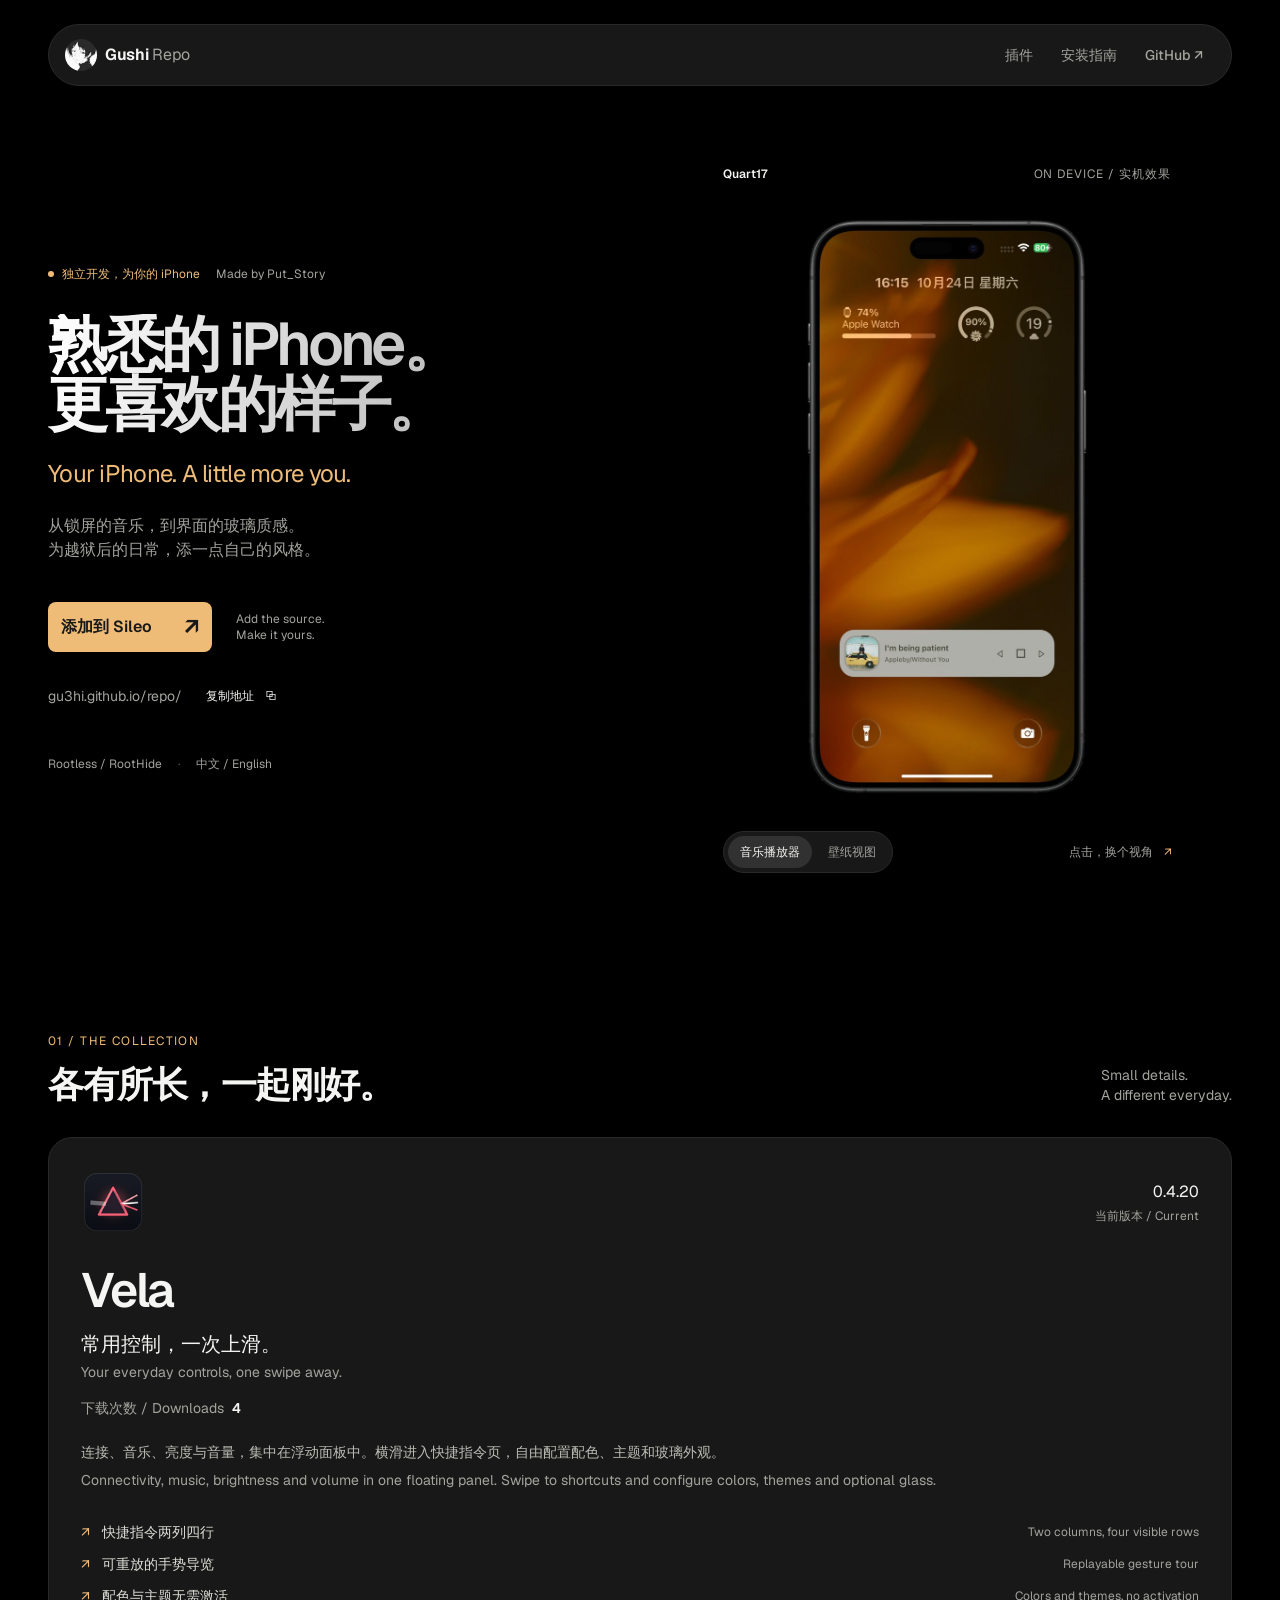
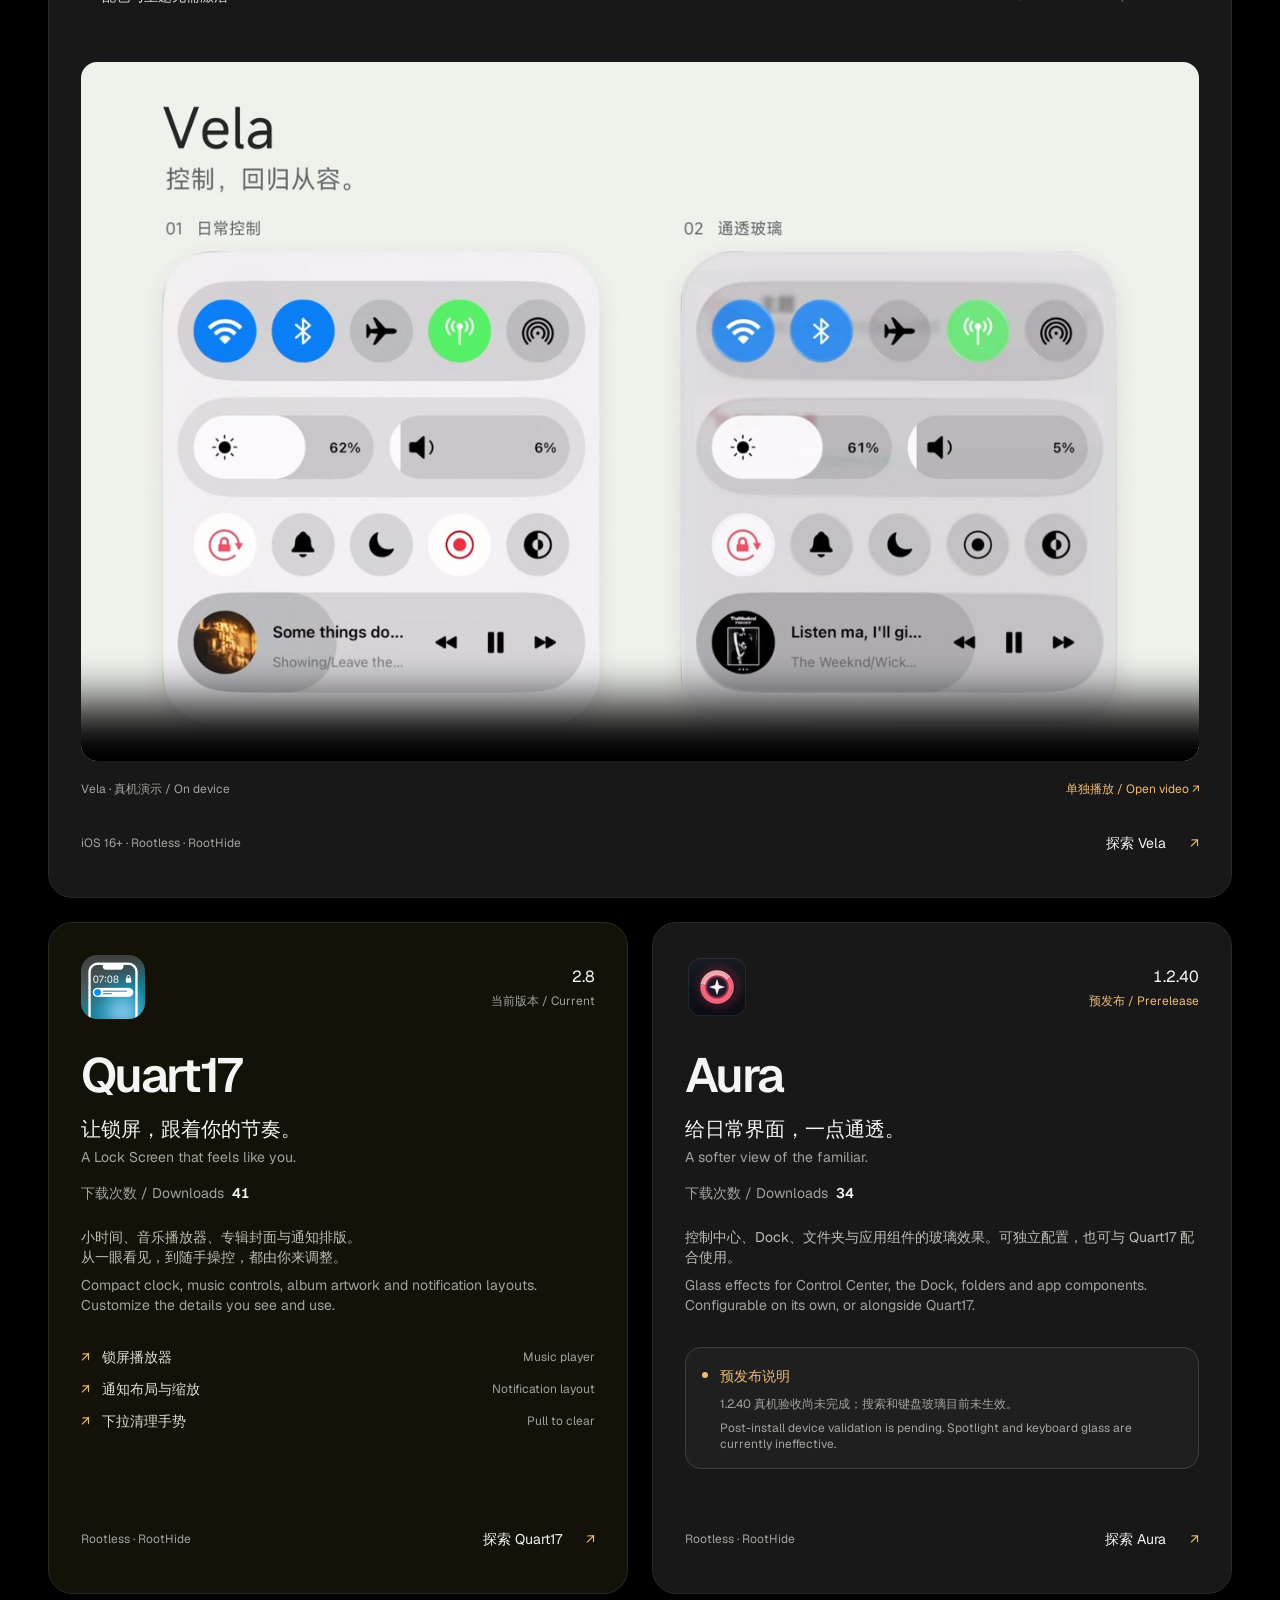
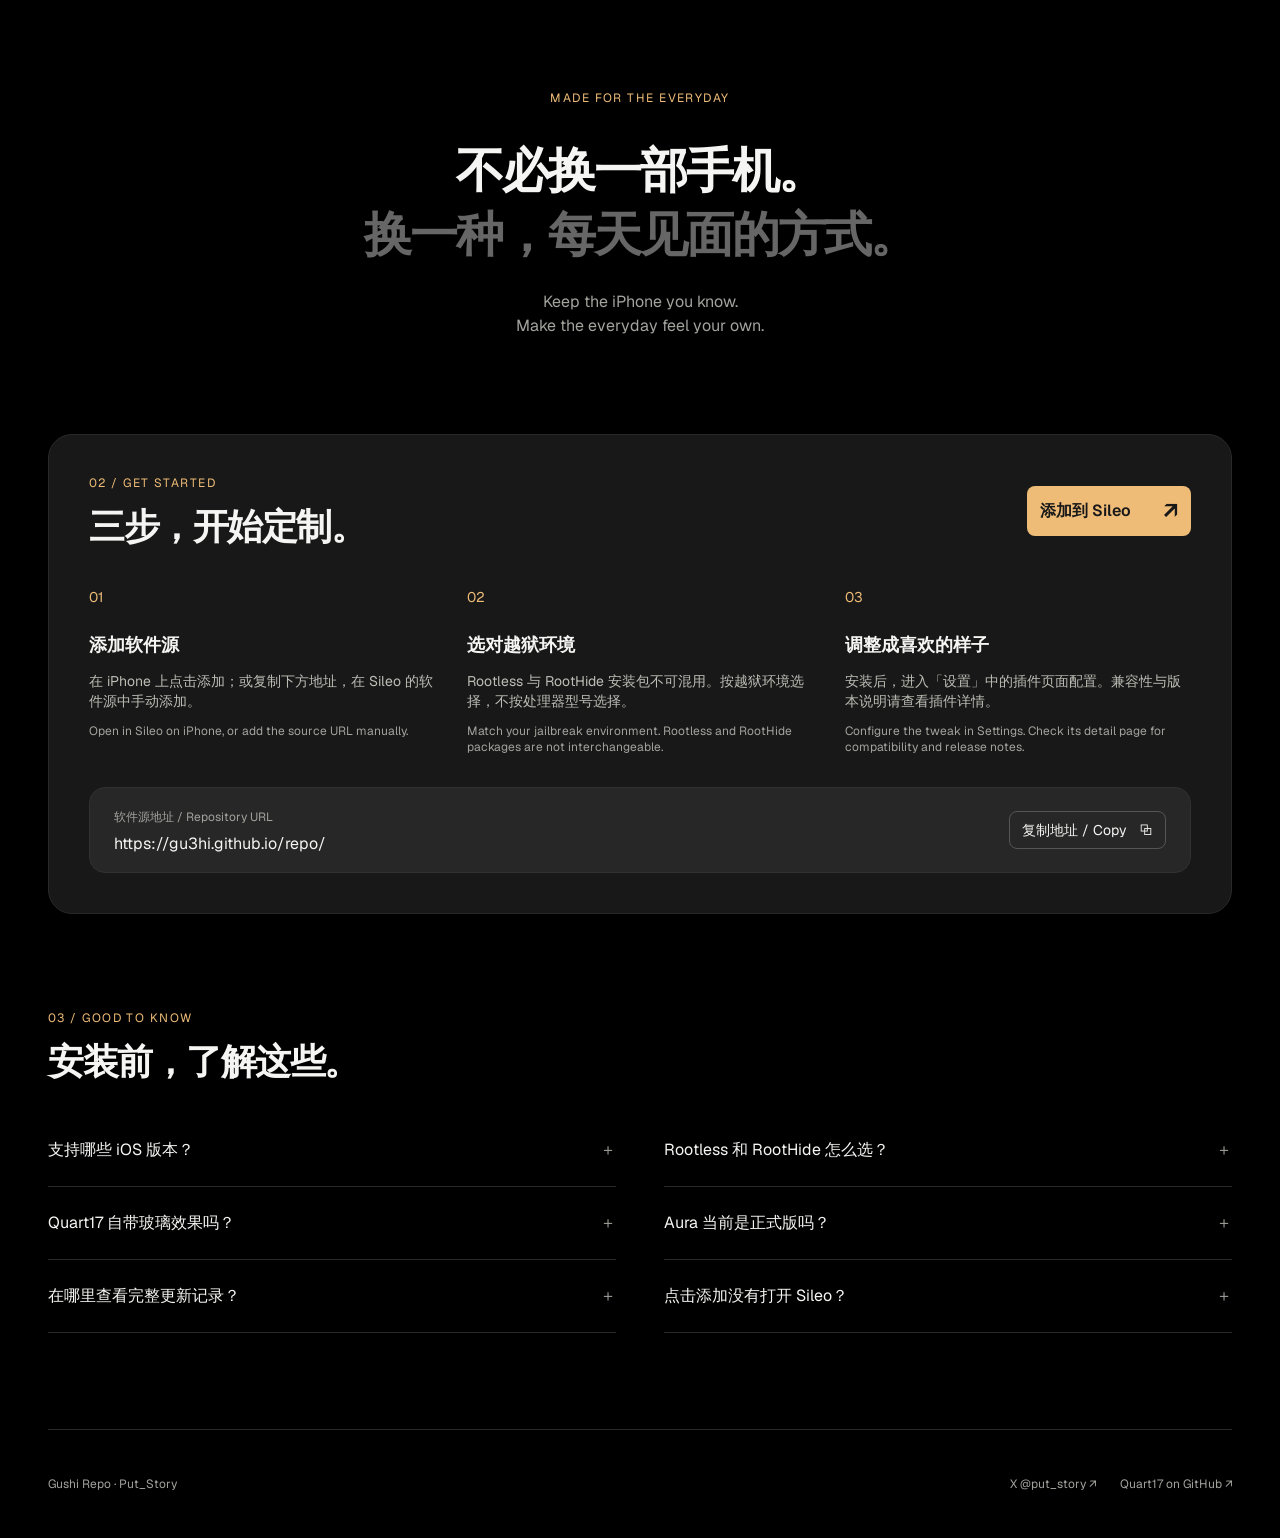
==== commit b4ca163d: "Publish Quart17 2.8" ====
--- a/docs/index.html
+++ b/docs/index.html
@@ -35,9 +35,9 @@
 </article>
 
 <article class="product-card quart-card reveal">
-<div class="product-top"><img src="assets/quart17.png" width="64" height="64" alt="Quart17 图标" loading="lazy"><span class="version-label">2.7.112 <span>当前版本 / Current</span></span></div>
+<div class="product-top"><img src="assets/quart17.png" width="64" height="64" alt="Quart17 图标" loading="lazy"><span class="version-label">2.8 <span>当前版本 / Current</span></span></div>
 <h3>Quart17</h3><p class="product-lead">让锁屏，跟着你的节奏。</p><p class="product-english" lang="en">A Lock Screen that feels like you.</p>
-<p class="download-summary">下载次数 / Downloads <strong><span data-download-files="com.gushi.quart17_2.7.103_iphoneos-arm64.deb com.gushi.quart17_2.7.103_iphoneos-arm64e.deb com.gushi.quart17_2.7.112_iphoneos-arm64.deb com.gushi.quart17_2.7.112_iphoneos-arm64e.deb" aria-label="正在读取下载次数 / Loading download count">—</span></strong></p>
+<p class="download-summary">下载次数 / Downloads <strong><span data-download-files="com.gushi.quart17_2.7.103_iphoneos-arm64.deb com.gushi.quart17_2.7.103_iphoneos-arm64e.deb com.gushi.quart17_2.7.112_iphoneos-arm64.deb com.gushi.quart17_2.7.112_iphoneos-arm64e.deb com.gushi.quart17_2.8_iphoneos-arm64.deb com.gushi.quart17_2.8_iphoneos-arm64e.deb" aria-label="正在读取下载次数 / Loading download count">—</span></strong></p>
 <p class="product-description">小时间、音乐播放器、专辑封面与通知排版。<br>从一眼看见，到随手操控，都由你来调整。</p><p class="product-description en" lang="en">Compact clock, music controls, album artwork and notification layouts. Customize the details you see and use.</p>
 <ul class="feature-list"><li>锁屏播放器 <span lang="en">Music player</span></li><li>通知布局与缩放 <span lang="en">Notification layout</span></li><li>下拉清理手势 <span lang="en">Pull to clear</span></li></ul>
 <div class="product-bottom"><span>Rootless · RootHide</span><a href="depictions/quart17/" class="product-link" aria-label="探索 Quart17 功能与更新记录">探索 Quart17 <span aria-hidden="true">↗</span></a></div>
@@ -60,7 +60,7 @@
 </section>
 <section class="source-faq" aria-labelledby="faq-title"><div class="section-heading reveal"><div><p class="section-index">03 / GOOD TO KNOW</p><h2 id="faq-title">安装前，了解这些。</h2></div></div>
 <div class="faq-grid">
-<details><summary>支持哪些 iOS 版本？ <span aria-hidden="true">＋</span></summary><p>Vela 的最低部署版本为 iOS 16；当前 Quart17 2.7.112 要求 iOS 17；Aura 面向 iOS 16–17 越狱环境。请查看各自详情页的兼容性与测试状态。</p><p class="en" lang="en">Vela has a minimum deployment target of iOS 16. Quart17 2.7.112 requires iOS 17. Aura targets jailbroken iOS 16–17. Check each detail page for compatibility and testing status.</p></details>
+<details><summary>支持哪些 iOS 版本？ <span aria-hidden="true">＋</span></summary><p>Vela 的最低部署版本为 iOS 16；当前 Quart17 2.8 要求 iOS 17；Aura 面向 iOS 16–17 越狱环境。请查看各自详情页的兼容性与测试状态。</p><p class="en" lang="en">Vela has a minimum deployment target of iOS 16. Quart17 2.8 requires iOS 17. Aura targets jailbroken iOS 16–17. Check each detail page for compatibility and testing status.</p></details>
 <details><summary>Rootless 和 RootHide 怎么选？ <span aria-hidden="true">＋</span></summary><p>Rootless 对应 iphoneos-arm64，RootHide 对应 iphoneos-arm64e。请按实际越狱环境选择，不要仅看处理器型号。</p><p class="en" lang="en">Use iphoneos-arm64 for Rootless and iphoneos-arm64e for RootHide. Choose by your jailbreak environment, not the processor.</p></details>
 <details><summary>Quart17 自带玻璃效果吗？ <span aria-hidden="true">＋</span></summary><p>当前拆分版由 Aura 提供玻璃效果，Quart17 保留播放器与通知等功能。需要玻璃效果时请另行安装 Aura。</p><p class="en" lang="en">In the current split edition, Aura provides glass rendering. Install it separately alongside Quart17 for glass effects.</p></details>
 <details><summary>Aura 当前是正式版吗？ <span aria-hidden="true">＋</span></summary><p>当前上架的 1.2.40 是预发布包，安装后真机验收尚未完成。请先阅读 Aura 详情页中的状态说明。</p><p class="en" lang="en">The listed 1.2.40 build is a prerelease. Post-install device validation is pending. Read the status notes before installing.</p></details>
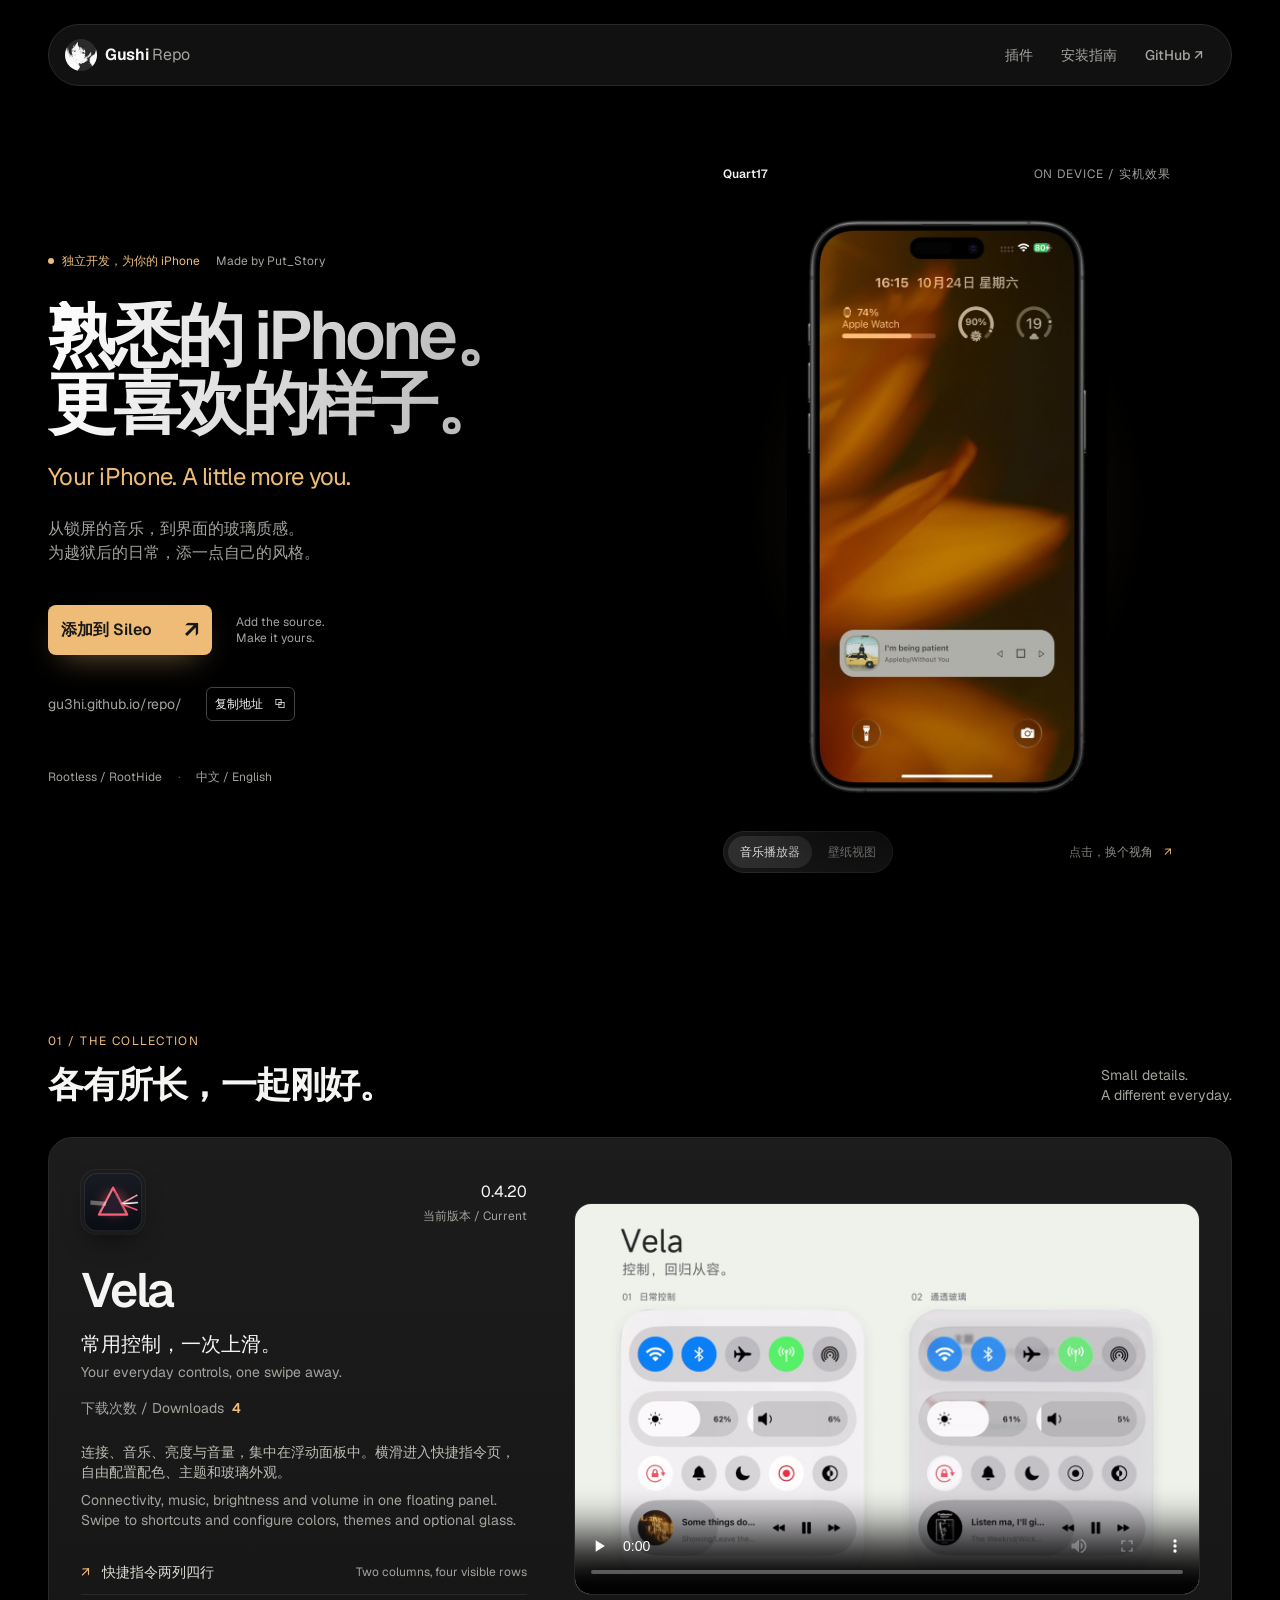
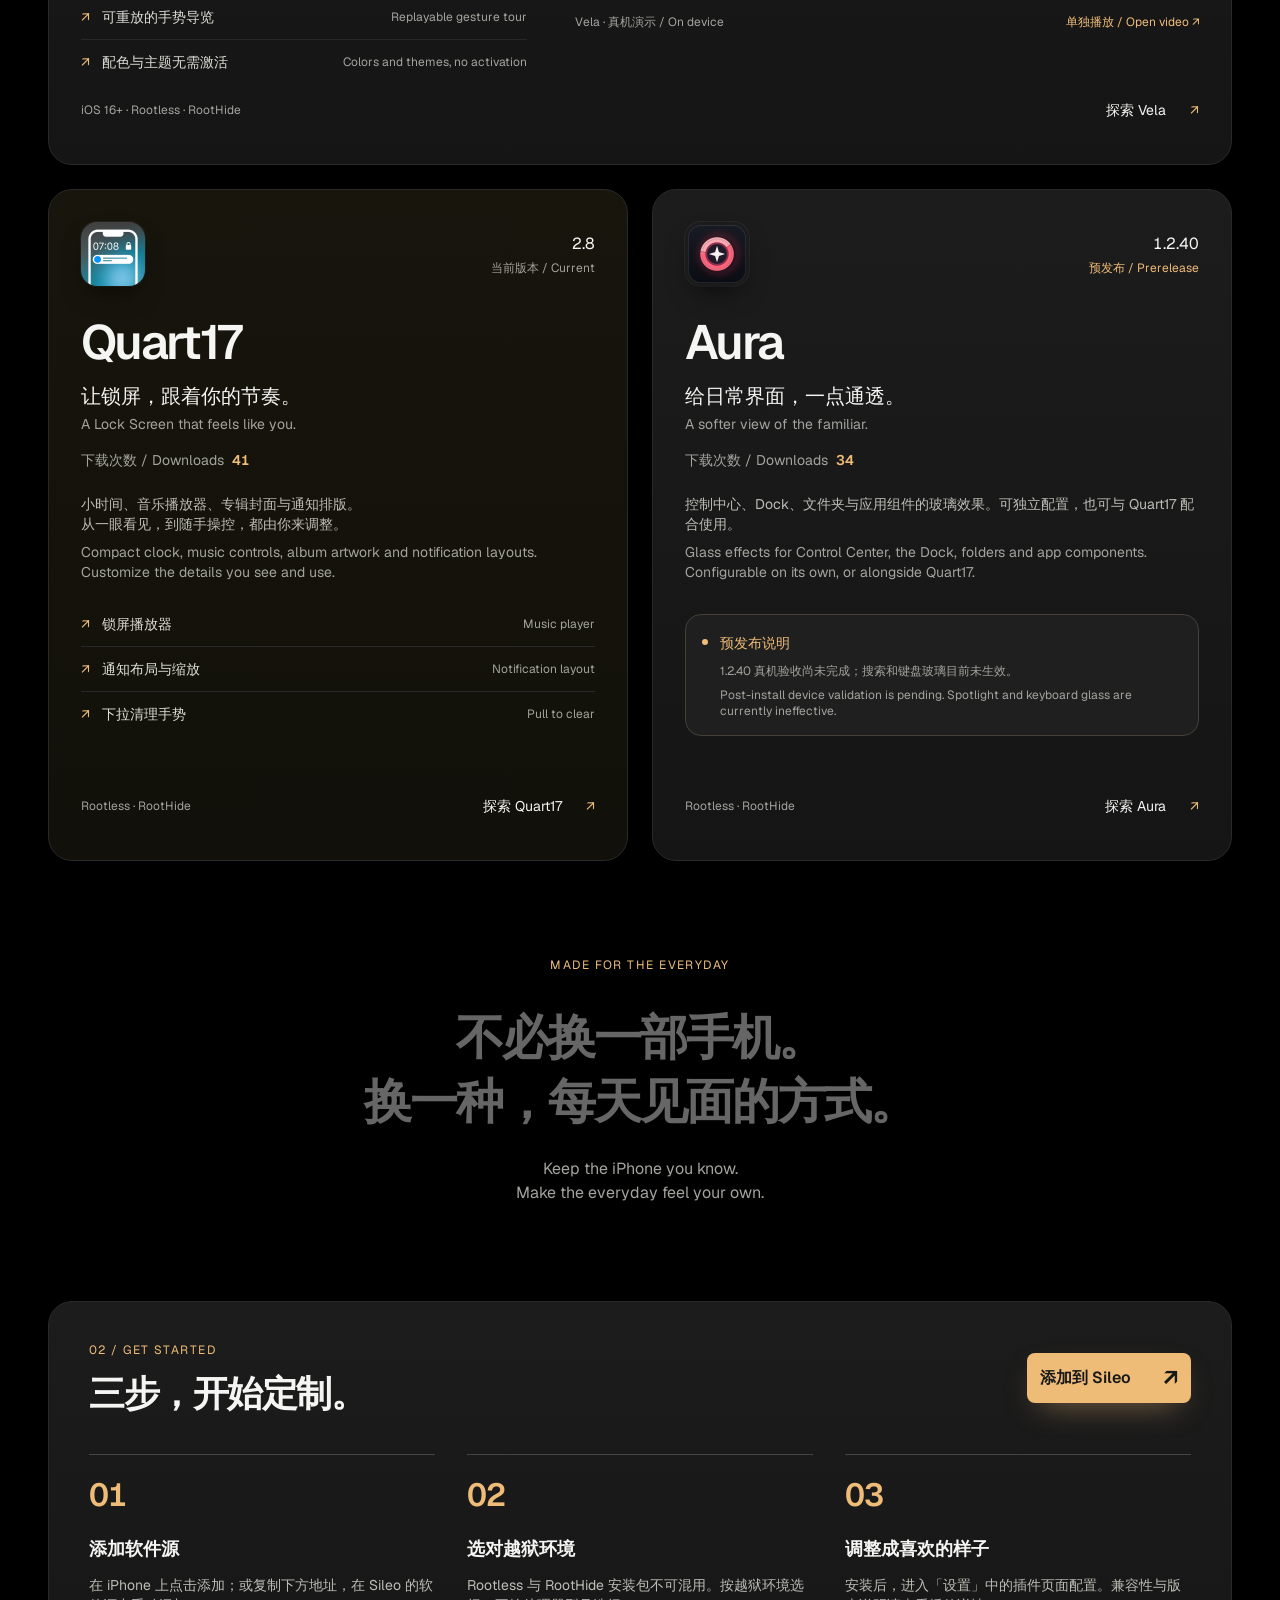
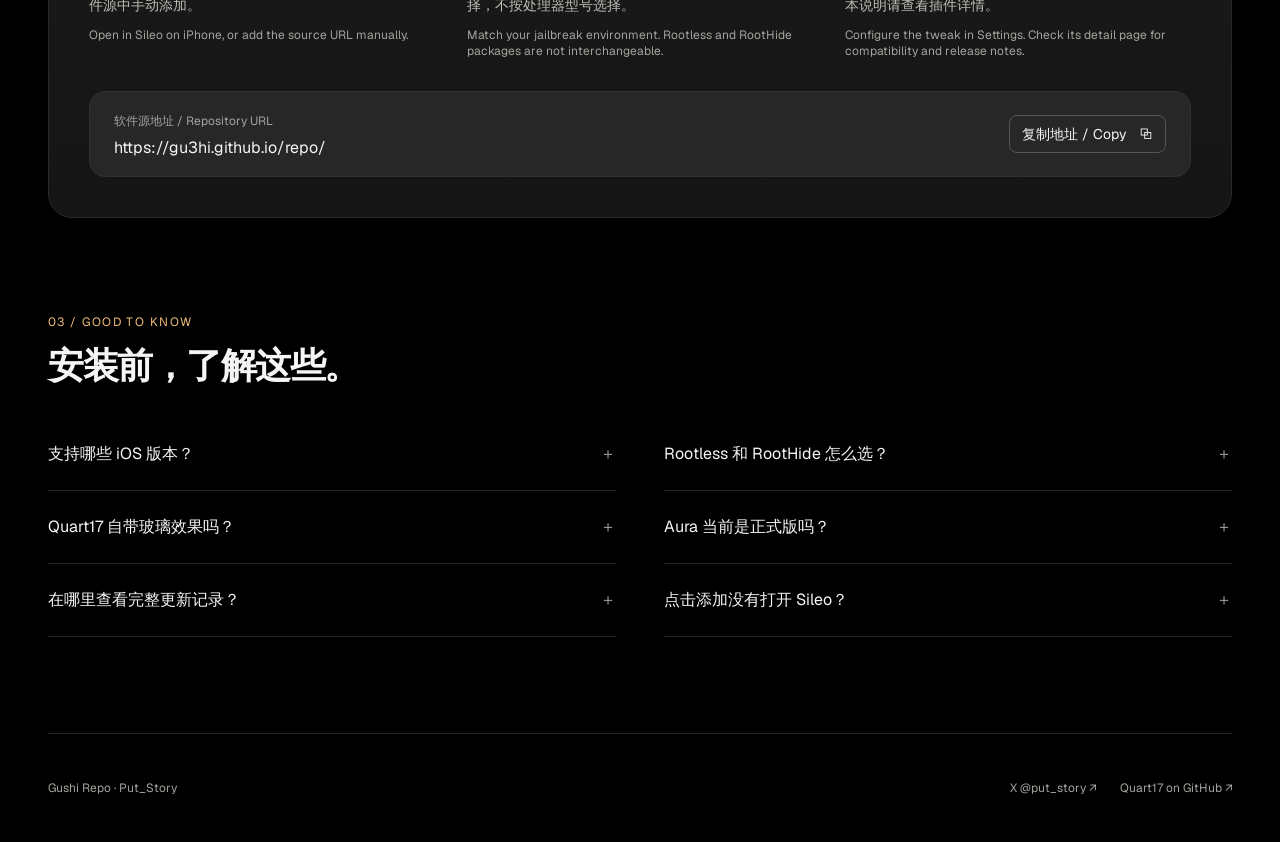
==== commit 01288833: "Refine site styles: glass nav, two-column Vela card, detail polish - Sticky floating glass nav on ho" ====
--- a/docs/index.html
+++ b/docs/index.html
@@ -2,7 +2,7 @@
 <html lang="zh-CN"><head><meta charset="utf-8"><meta name="viewport" content="width=device-width,initial-scale=1">
 <meta name="color-scheme" content="dark light"><meta name="theme-color" media="(prefers-color-scheme: dark)" content="#000000"><meta name="theme-color" media="(prefers-color-scheme: light)" content="#f5f5f3"><meta name="description" content="Gushi Repo · Jailbreak tweaks for iOS · 中文 / English">
 <meta property="og:type" content="website"><meta property="og:title" content="Gushi Repo · 为你的 iPhone 添一点风格"><meta property="og:description" content="Gushi Repo · Jailbreak tweaks for iOS"><meta property="og:url" content="https://gu3hi.github.io/repo/"><meta property="og:image" content="https://gu3hi.github.io/repo/CydiaIcon.png"><meta name="twitter:card" content="summary">
-<title>Gushi Repo · 为你的 iPhone 添一点风格</title><link rel="icon" href="CydiaIcon.png"><link rel="stylesheet" href="assets/style.css?v=20261026-downloads"><link rel="stylesheet" href="assets/home.css?v=20261026-vela0419"><script src="assets/site.js?v=20261026" defer></script><script type="module" src="assets/downloads.mjs?v=20261026"></script></head>
+<title>Gushi Repo · 为你的 iPhone 添一点风格</title><link rel="icon" href="CydiaIcon.png"><link rel="stylesheet" href="assets/style.css?v=20261030-refine"><link rel="stylesheet" href="assets/home.css?v=20261030-refine"><script src="assets/site.js?v=20261026" defer></script><script type="module" src="assets/downloads.mjs?v=20261026"></script></head>
 <body class="home-page"><a class="skip-link" href="#main">跳至内容 · Skip to content</a><header class="top" id="top"><div class="bar"><a class="brand" href="./" aria-label="Gushi Repo 首页"><img src="CydiaIcon.png" width="34" height="34" alt=""><span>Gushi<b>Repo</b></span></a><nav aria-label="主导航"><a class="navlink" href="#packages">插件</a><a class="navlink" href="#install">安装指南</a><a class="navlink social" href="https://x.com/put_story" target="_blank" rel="noopener">X ↗</a><a class="navlink" href="https://github.com/Gu3hi/repo" target="_blank" rel="noopener">GitHub ↗</a></nav></div></header>
 <main id="main">
 <section class="source-hero" aria-labelledby="hero-title">
--- a/docs/assets/style.css
+++ b/docs/assets/style.css
@@ -245,3 +245,27 @@
 .pair{transform:none;transition:none}
 *{transition-duration:.01ms!important}
 }
+
+/* ── 2026-10-30 detail-page refinements ─── */
+/* Same floating glass bar as the homepage */
+.detail-page .top{position:sticky;top:16px;max-width:1140px;margin:16px auto 0;padding:0 clamp(20px,4vw,44px);background:transparent;border:0;-webkit-backdrop-filter:none;backdrop-filter:none}
+.detail-page .bar{padding:8px 8px 8px 16px;border:1px solid var(--line);border-radius:9999px;background:color-mix(in srgb,var(--card) 76%,transparent);-webkit-backdrop-filter:blur(20px) saturate(1.4);backdrop-filter:blur(20px) saturate(1.4);box-shadow:0 12px 32px -18px rgba(0,0,0,.45)}
+.detail-page .brand{min-height:40px}
+.detail-page .brand img{width:32px;height:32px;border-radius:9999px}
+.detail-page .navlink{font-family:var(--disp);font-size:13px;letter-spacing:0}
+/* Rhythm */
+.promo-video+*{margin-top:clamp(40px,6vw,72px)}
+.detail-page .grid{gap:16px}
+.detail-page .grid article:last-child:nth-child(odd){grid-column:1 / -1}
+.detail-page .grid article::after{content:'';position:absolute;inset:0 0 auto;height:1px;border-radius:inherit;background:linear-gradient(90deg,transparent,color-mix(in srgb,var(--accent) 55%,transparent),transparent);opacity:0;transition:opacity .4s}
+.detail-page .grid article:hover::after{opacity:1}
+.detail-page .titleline .appicon{box-shadow:0 18px 40px -16px rgba(0,0,0,.55),0 0 0 1px var(--line)}
+.download-summary strong{color:var(--accent)}
+.section-nav a{display:inline-flex;align-items:center}
+@media(max-width:600px){
+  .detail-page .top{top:12px;margin-top:12px}
+  .detail-page .bar{padding:6px 6px 6px 12px}
+  .section-nav{flex-wrap:nowrap;overflow-x:auto;scrollbar-width:none;margin-inline:calc(-1*clamp(20px,4vw,44px));padding-inline:clamp(20px,4vw,44px);-webkit-mask-image:linear-gradient(90deg,#000 88%,transparent);mask-image:linear-gradient(90deg,#000 88%,transparent)}
+  .section-nav::-webkit-scrollbar{display:none}
+  .section-nav a{flex:none;white-space:nowrap}
+}
--- a/docs/assets/home.css
+++ b/docs/assets/home.css
@@ -163,3 +163,41 @@
 
 /* Vela leads the existing two-column collection. */
 .vela-card{grid-column:1 / -1}
+
+/* ── 2026-10-30 refinements ─────────────── */
+/* Sticky glass navigation */
+.home-page .top{position:sticky;top:16px;z-index:50}
+.home-page .bar{background:rgba(24,24,24,.72);-webkit-backdrop-filter:blur(20px) saturate(1.4);backdrop-filter:blur(20px) saturate(1.4);box-shadow:0 12px 32px -16px rgba(0,0,0,.8)}
+/* Hero: larger headline, warm light behind the device */
+@media(min-width:1101px){.home-page .source-hero h1{font-size:68px;letter-spacing:-.05em}.source-hero{min-height:min(820px,calc(100svh - 96px))}}
+.device-view::before{content:'';position:absolute;inset:-18% -40%;z-index:-1;background:radial-gradient(50% 42% at 50% 50%,rgba(239,188,120,.2),transparent 70%);filter:blur(12px);pointer-events:none}
+.device-view img{filter:drop-shadow(0 40px 48px rgba(0,0,0,.7))}
+.source-button{box-shadow:0 12px 32px -14px rgba(239,188,120,.6)}
+.source-copy .copy-label{padding:4px 8px;border:1px solid var(--line2);border-radius:6px;transition:border-color .3s var(--ease),color .3s var(--ease)}
+.source-copy:hover .copy-label{border-color:var(--accent);color:var(--accent)}
+/* Cards: subtle depth and hover */
+.product-card{position:relative;overflow:hidden;background:linear-gradient(180deg,#1c1c1c,#151515);transition:border-color .4s var(--ease),transform .6s var(--ease),box-shadow .6s var(--ease)}
+.quart-card{background:linear-gradient(180deg,#17150c,#11100a)}
+.product-card::before{content:'';position:absolute;inset:0 0 auto;height:1px;background:linear-gradient(90deg,transparent,rgba(239,188,120,.55),transparent);opacity:0;transition:opacity .5s var(--ease)}
+.product-card:hover{border-color:var(--line2);transform:translateY(-4px);box-shadow:0 32px 64px -36px rgba(0,0,0,.9)}
+.product-card:hover::before{opacity:1}
+.product-top img{box-shadow:0 12px 28px -12px rgba(0,0,0,.8),0 0 0 1px rgba(255,255,255,.06)}
+.download-summary strong{color:var(--accent)}
+.promo-video video{box-shadow:0 0 0 1px var(--line)}
+/* Vela: copy beside the film on wide screens */
+@media(min-width:1101px){
+  .vela-card{display:grid;grid-template-columns:minmax(0,5fr) minmax(0,7fr);grid-template-rows:repeat(7,auto) 1fr auto;column-gap:48px}
+  .vela-card>*{grid-column:1}
+  .vela-card .promo-video{grid-column:2;grid-row:1 / span 8;align-self:center;margin:0}
+  .vela-card .product-bottom{grid-column:1 / -1}
+  .vela-card .feature-list{margin-bottom:0}
+}
+.feature-list li{padding-bottom:12px;border-bottom:1px solid var(--line)}
+.feature-list li:last-child{padding-bottom:0;border-bottom:0}
+/* Installation and FAQ polish */
+.installation{background:linear-gradient(180deg,#1c1c1c,#151515)}
+.install-steps>article{padding-top:24px;border-top:1px solid var(--line2)}
+.step-number{font-size:32px;line-height:1;font-weight:600;letter-spacing:-.04em;font-variant-numeric:tabular-nums}
+.faq-grid summary:hover{color:var(--accent)}
+@media(max-width:760px){.home-page .top{top:12px}.install-steps>article{padding-top:16px}.step-number{font-size:24px}}
+@media(prefers-reduced-motion:reduce){.product-card:hover{transform:none}}
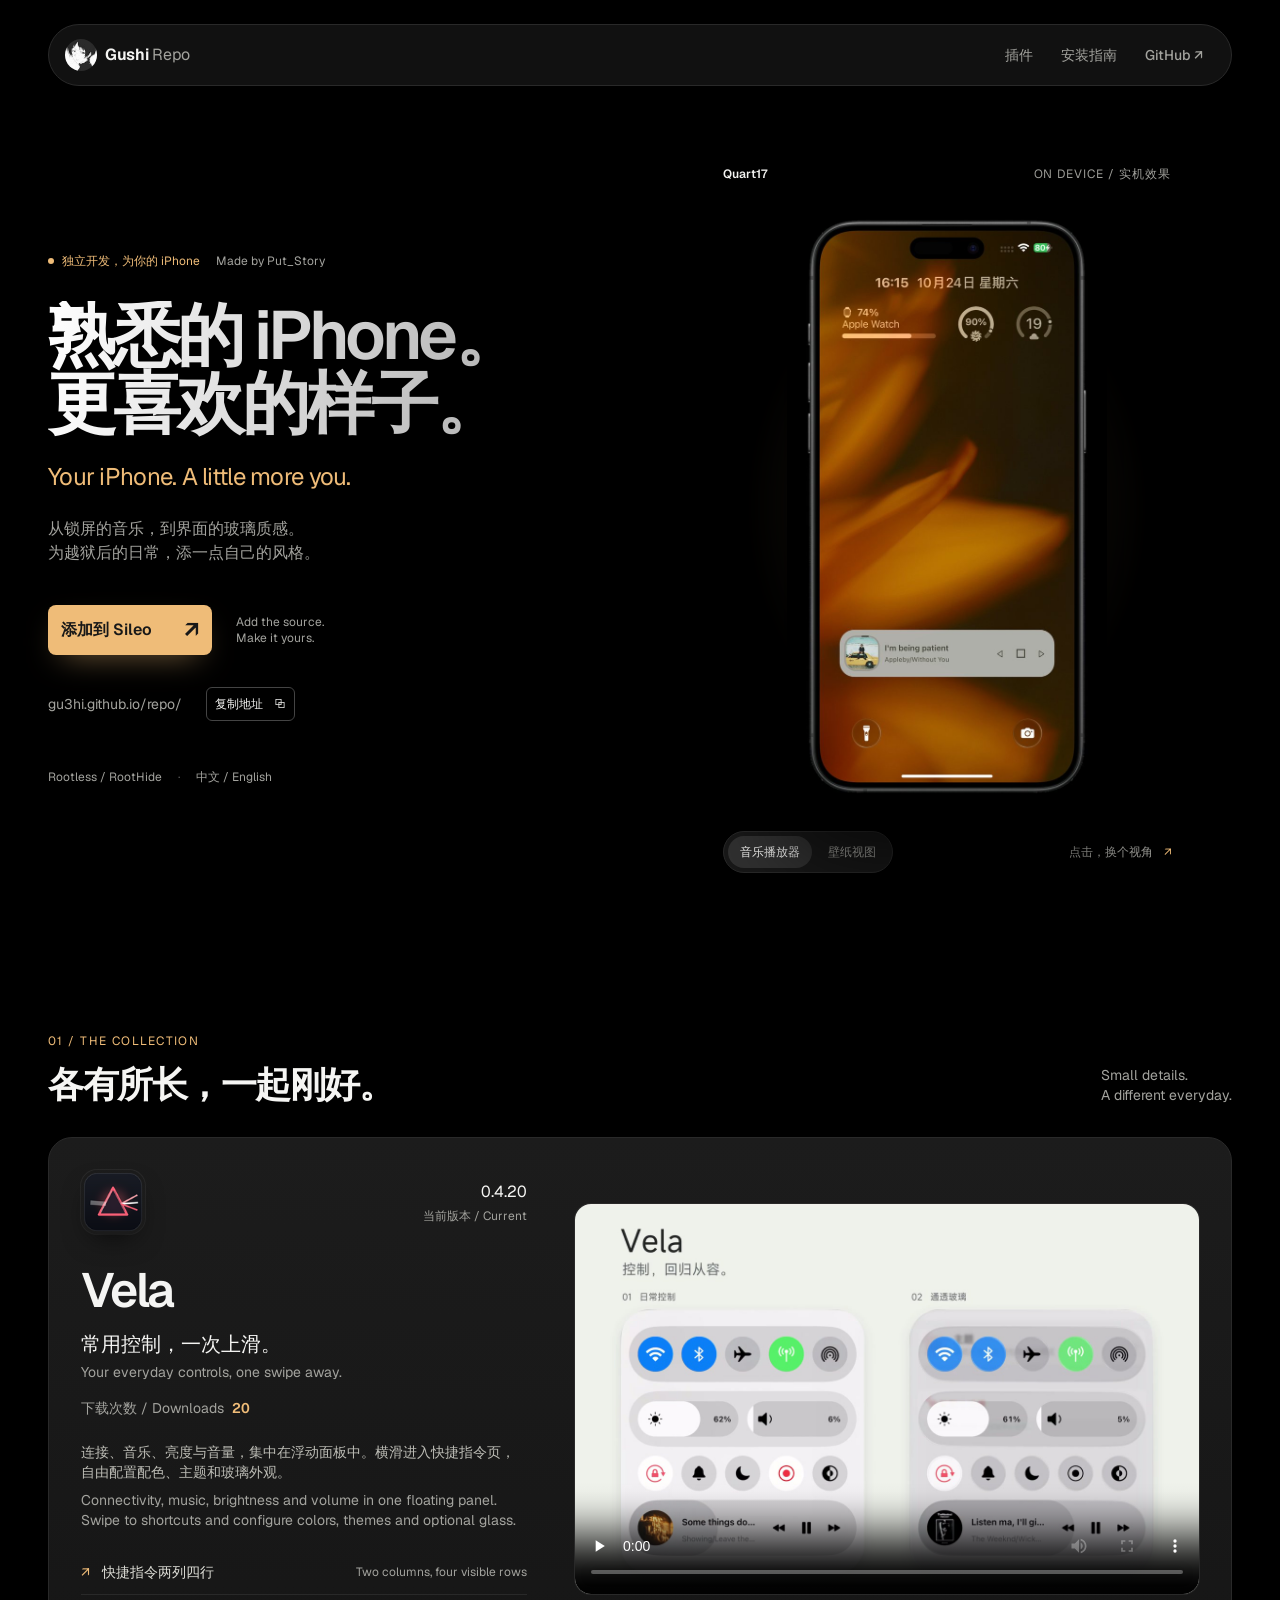
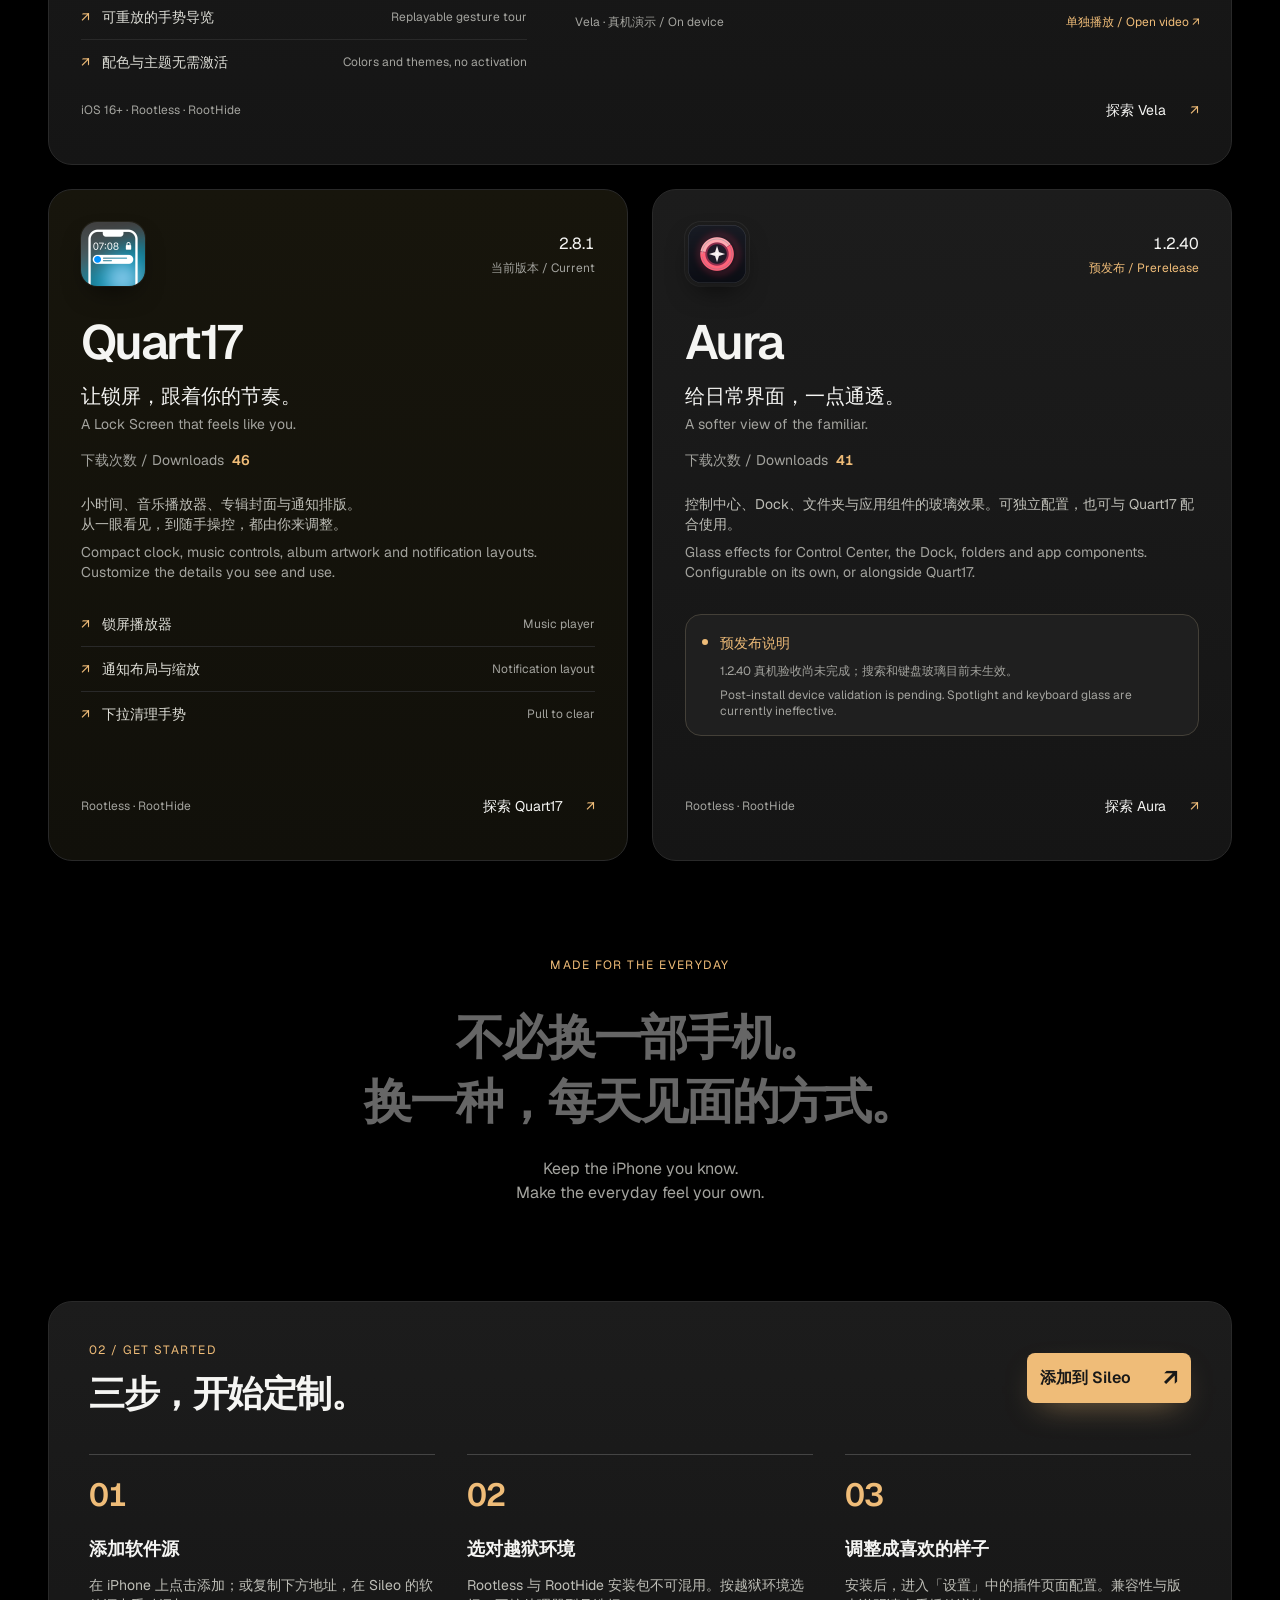
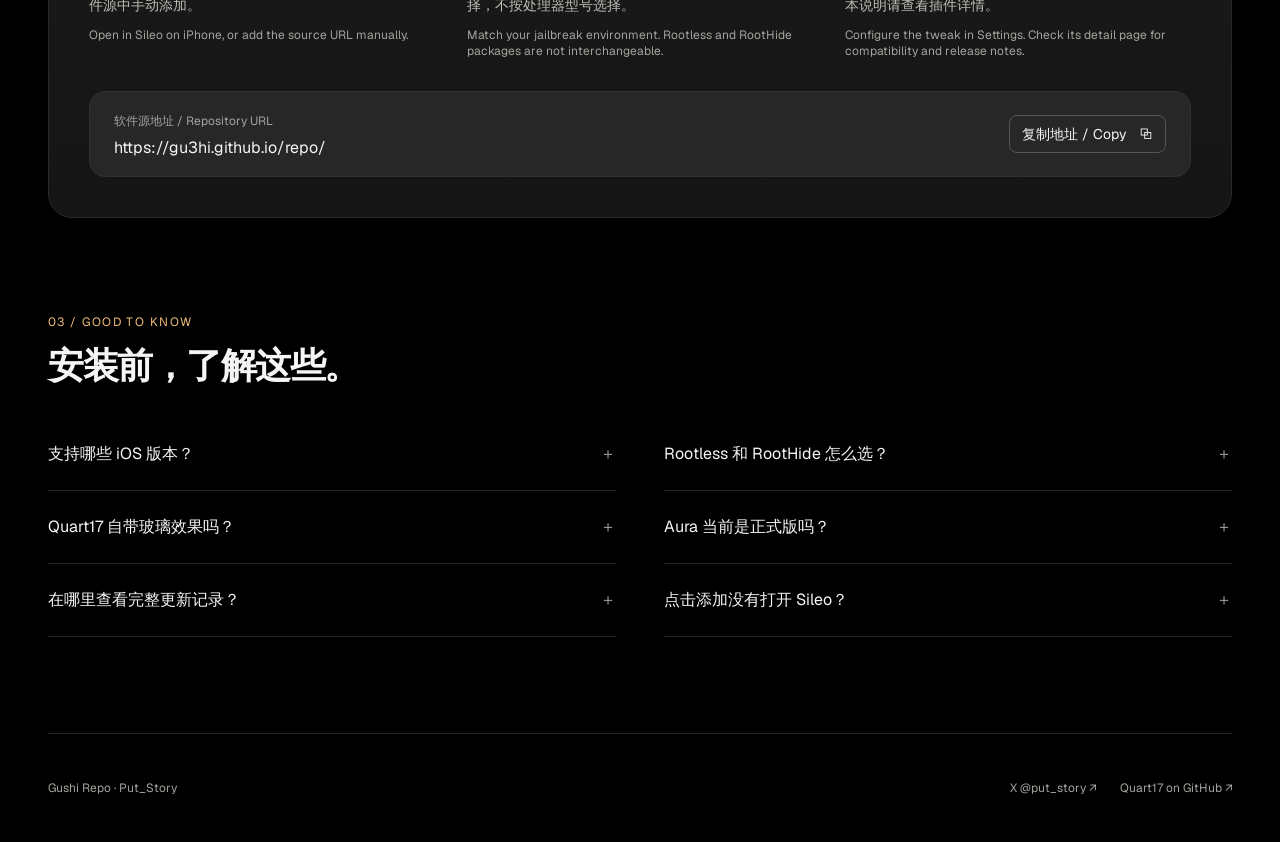
==== commit dc8d11a5: "Publish Quart17 2.8.1 for both environments Adds the 2.8.1 RootHide and rootless packages alongside " ====
--- a/docs/index.html
+++ b/docs/index.html
@@ -35,9 +35,9 @@
 </article>
 
 <article class="product-card quart-card reveal">
-<div class="product-top"><img src="assets/quart17.png" width="64" height="64" alt="Quart17 图标" loading="lazy"><span class="version-label">2.8 <span>当前版本 / Current</span></span></div>
+<div class="product-top"><img src="assets/quart17.png" width="64" height="64" alt="Quart17 图标" loading="lazy"><span class="version-label">2.8.1 <span>当前版本 / Current</span></span></div>
 <h3>Quart17</h3><p class="product-lead">让锁屏，跟着你的节奏。</p><p class="product-english" lang="en">A Lock Screen that feels like you.</p>
-<p class="download-summary">下载次数 / Downloads <strong><span data-download-files="com.gushi.quart17_2.7.103_iphoneos-arm64.deb com.gushi.quart17_2.7.103_iphoneos-arm64e.deb com.gushi.quart17_2.7.112_iphoneos-arm64.deb com.gushi.quart17_2.7.112_iphoneos-arm64e.deb com.gushi.quart17_2.8_iphoneos-arm64.deb com.gushi.quart17_2.8_iphoneos-arm64e.deb" aria-label="正在读取下载次数 / Loading download count">—</span></strong></p>
+<p class="download-summary">下载次数 / Downloads <strong><span data-download-files="com.gushi.quart17_2.7.103_iphoneos-arm64.deb com.gushi.quart17_2.7.103_iphoneos-arm64e.deb com.gushi.quart17_2.7.112_iphoneos-arm64.deb com.gushi.quart17_2.7.112_iphoneos-arm64e.deb com.gushi.quart17_2.8.1_iphoneos-arm64.deb com.gushi.quart17_2.8.1_iphoneos-arm64e.deb com.gushi.quart17_2.8_iphoneos-arm64.deb com.gushi.quart17_2.8_iphoneos-arm64e.deb" aria-label="正在读取下载次数 / Loading download count">—</span></strong></p>
 <p class="product-description">小时间、音乐播放器、专辑封面与通知排版。<br>从一眼看见，到随手操控，都由你来调整。</p><p class="product-description en" lang="en">Compact clock, music controls, album artwork and notification layouts. Customize the details you see and use.</p>
 <ul class="feature-list"><li>锁屏播放器 <span lang="en">Music player</span></li><li>通知布局与缩放 <span lang="en">Notification layout</span></li><li>下拉清理手势 <span lang="en">Pull to clear</span></li></ul>
 <div class="product-bottom"><span>Rootless · RootHide</span><a href="depictions/quart17/" class="product-link" aria-label="探索 Quart17 功能与更新记录">探索 Quart17 <span aria-hidden="true">↗</span></a></div>
@@ -60,7 +60,7 @@
 </section>
 <section class="source-faq" aria-labelledby="faq-title"><div class="section-heading reveal"><div><p class="section-index">03 / GOOD TO KNOW</p><h2 id="faq-title">安装前，了解这些。</h2></div></div>
 <div class="faq-grid">
-<details><summary>支持哪些 iOS 版本？ <span aria-hidden="true">＋</span></summary><p>Vela 的最低部署版本为 iOS 16；当前 Quart17 2.8 要求 iOS 17；Aura 面向 iOS 16–17 越狱环境。请查看各自详情页的兼容性与测试状态。</p><p class="en" lang="en">Vela has a minimum deployment target of iOS 16. Quart17 2.8 requires iOS 17. Aura targets jailbroken iOS 16–17. Check each detail page for compatibility and testing status.</p></details>
+<details><summary>支持哪些 iOS 版本？ <span aria-hidden="true">＋</span></summary><p>Vela 的最低部署版本为 iOS 16；Quart17 2.8.1 支持 iOS 16–17（iOS 16 尚未真机测试）；Aura 面向 iOS 16–17 越狱环境。请查看各自详情页的兼容性与测试状态。</p><p class="en" lang="en">Vela has a minimum deployment target of iOS 16. Quart17 2.8.1 supports iOS 16–17 (iOS 16 not yet device-tested). Aura targets jailbroken iOS 16–17. Check each detail page for compatibility and testing status.</p></details>
 <details><summary>Rootless 和 RootHide 怎么选？ <span aria-hidden="true">＋</span></summary><p>Rootless 对应 iphoneos-arm64，RootHide 对应 iphoneos-arm64e。请按实际越狱环境选择，不要仅看处理器型号。</p><p class="en" lang="en">Use iphoneos-arm64 for Rootless and iphoneos-arm64e for RootHide. Choose by your jailbreak environment, not the processor.</p></details>
 <details><summary>Quart17 自带玻璃效果吗？ <span aria-hidden="true">＋</span></summary><p>当前拆分版由 Aura 提供玻璃效果，Quart17 保留播放器与通知等功能。需要玻璃效果时请另行安装 Aura。</p><p class="en" lang="en">In the current split edition, Aura provides glass rendering. Install it separately alongside Quart17 for glass effects.</p></details>
 <details><summary>Aura 当前是正式版吗？ <span aria-hidden="true">＋</span></summary><p>当前上架的 1.2.40 是预发布包，安装后真机验收尚未完成。请先阅读 Aura 详情页中的状态说明。</p><p class="en" lang="en">The listed 1.2.40 build is a prerelease. Post-install device validation is pending. Read the status notes before installing.</p></details>
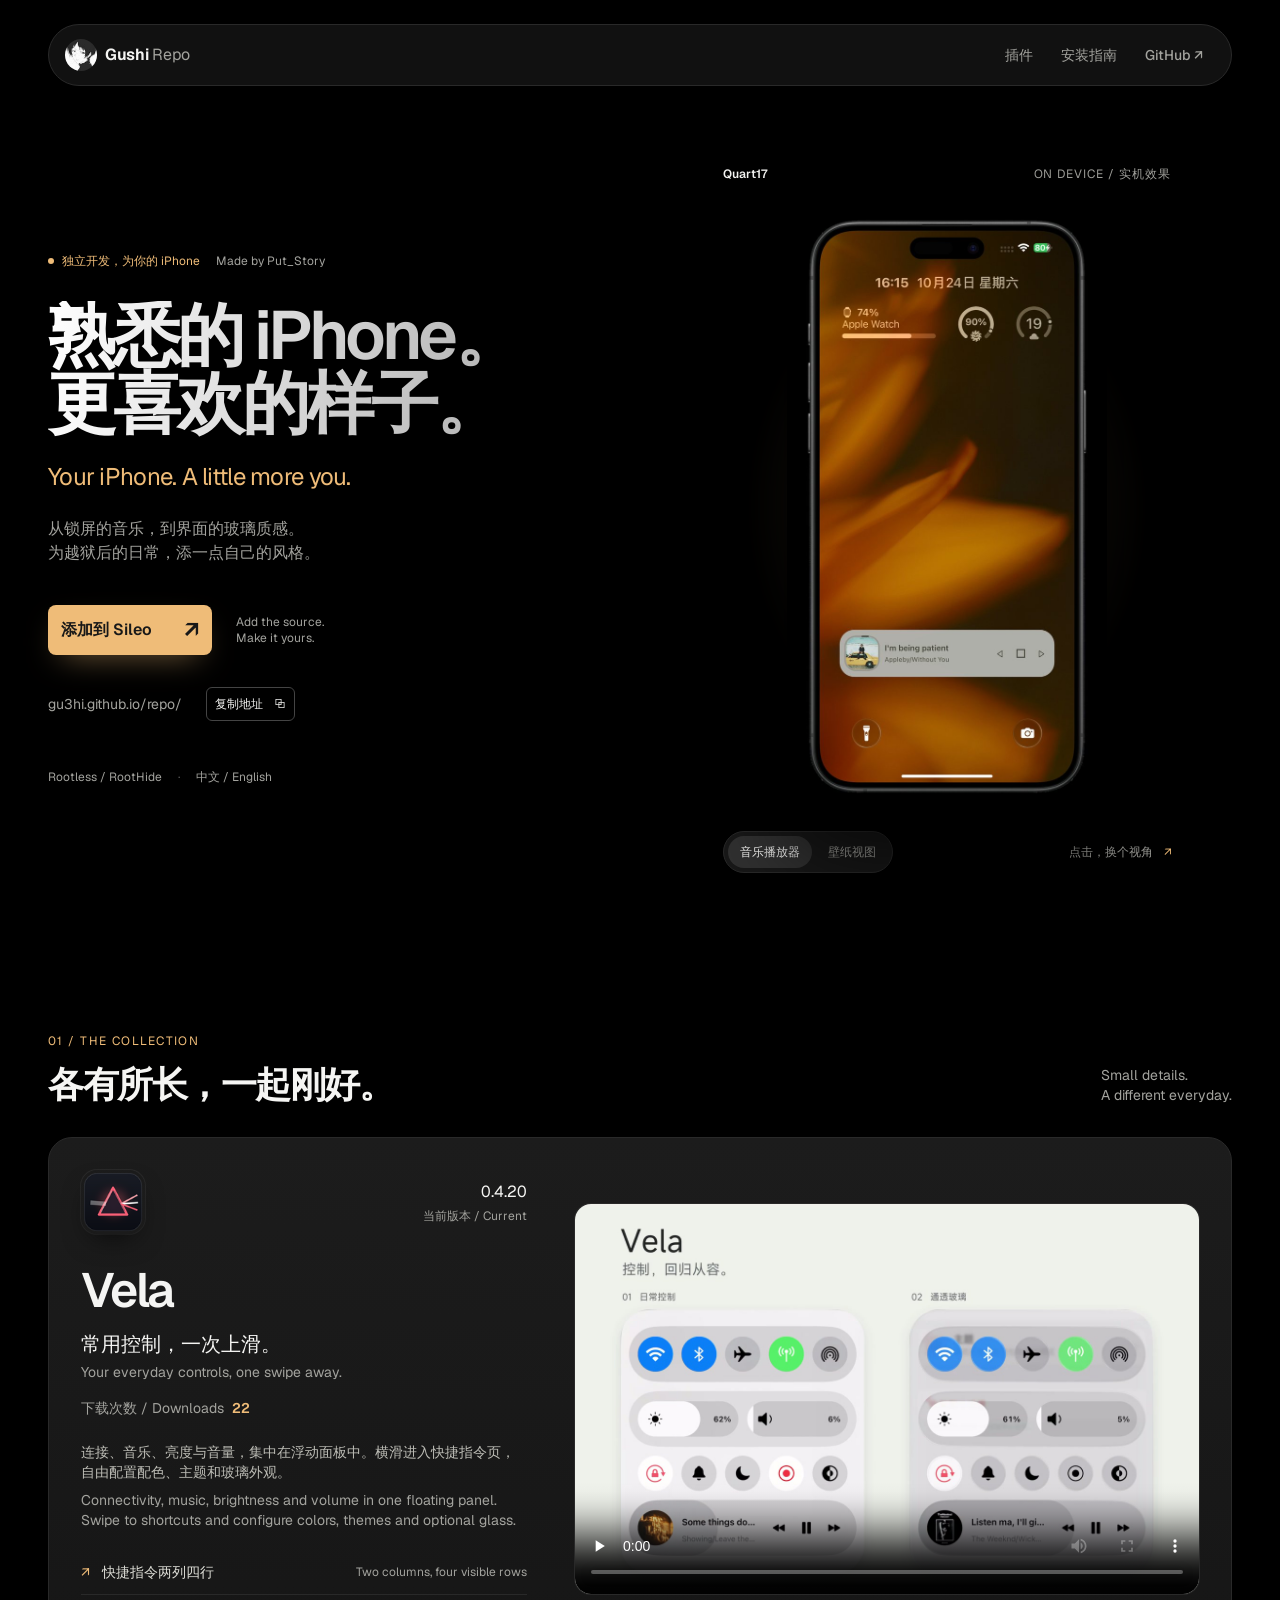
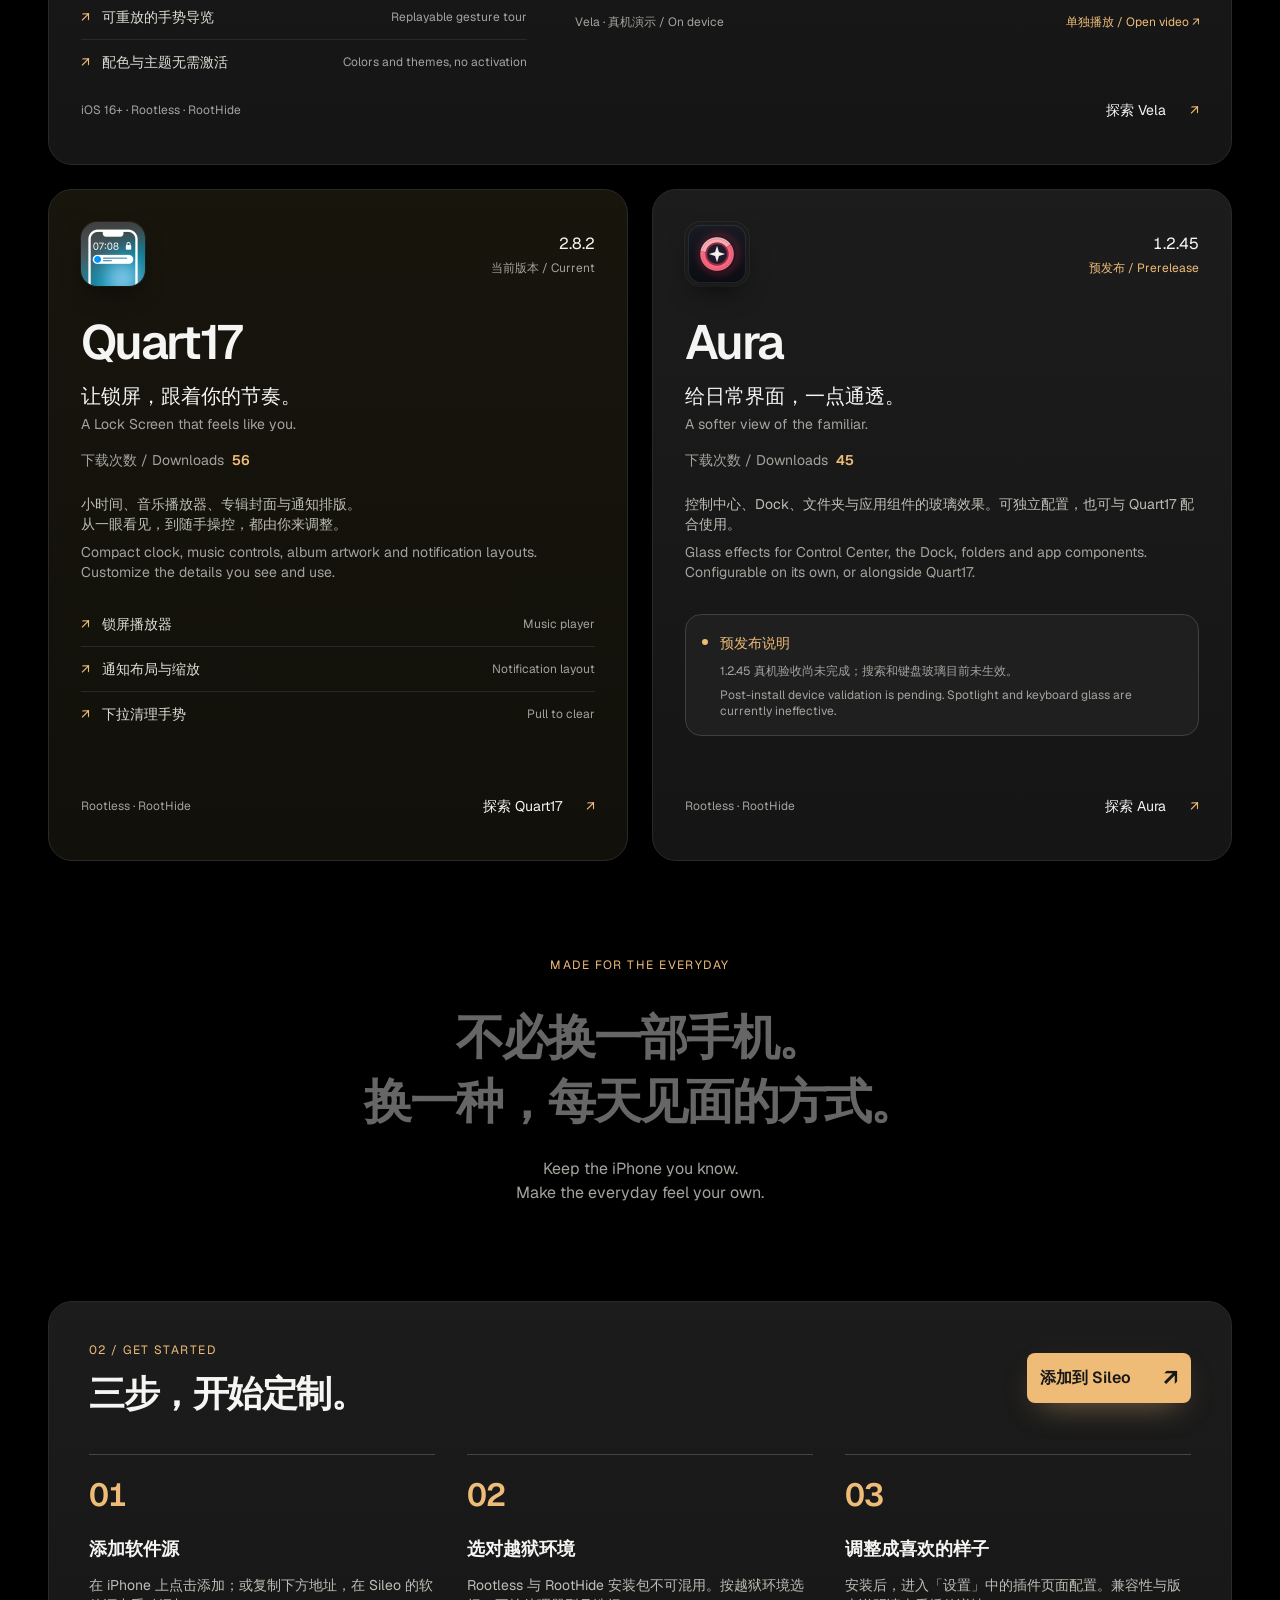
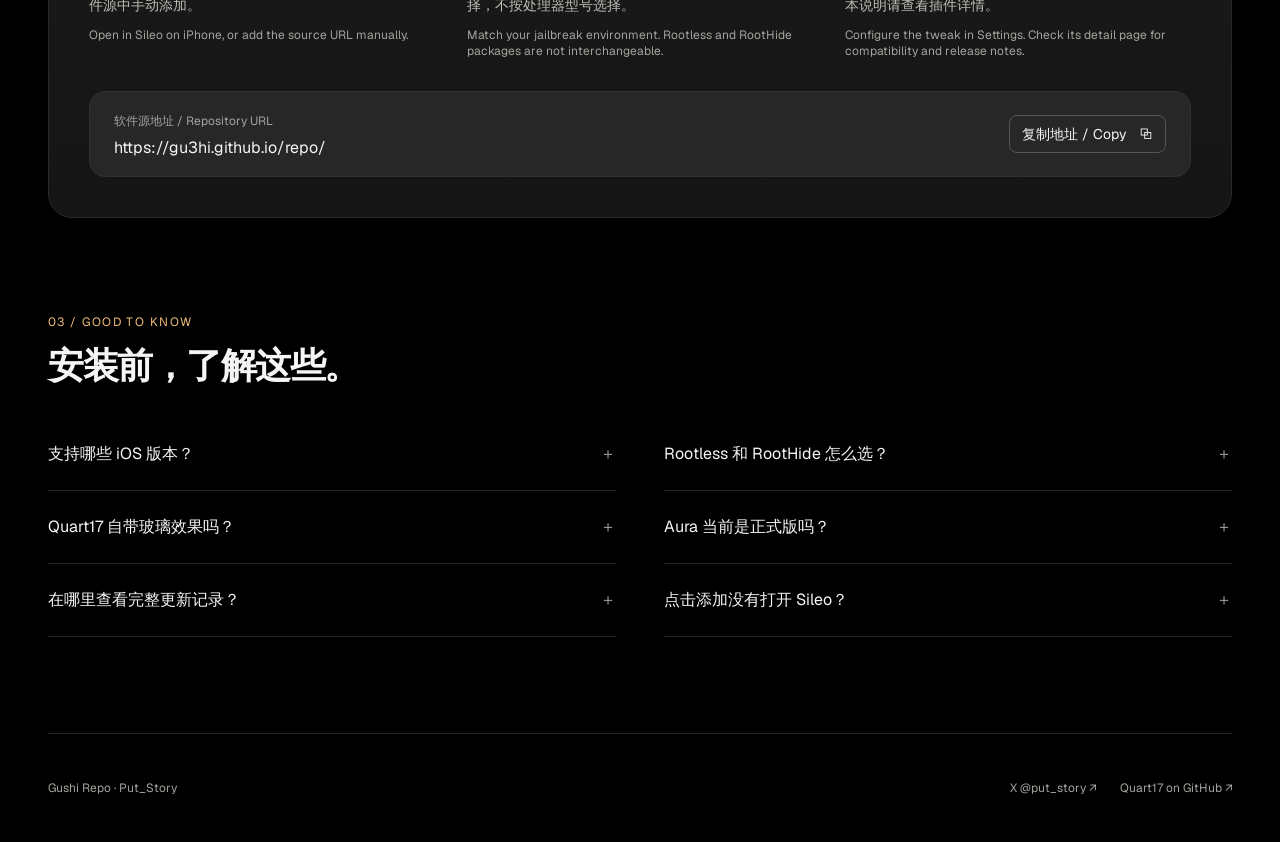
==== commit c4340c90: "Publish Quart17 2.8.2 and Aura 1.2.45 for both environments Adds the Quart17 2.8.2 and Aura 1.2.45 R" ====
--- a/docs/index.html
+++ b/docs/index.html
@@ -35,19 +35,19 @@
 </article>
 
 <article class="product-card quart-card reveal">
-<div class="product-top"><img src="assets/quart17.png" width="64" height="64" alt="Quart17 图标" loading="lazy"><span class="version-label">2.8.1 <span>当前版本 / Current</span></span></div>
+<div class="product-top"><img src="assets/quart17.png" width="64" height="64" alt="Quart17 图标" loading="lazy"><span class="version-label">2.8.2 <span>当前版本 / Current</span></span></div>
 <h3>Quart17</h3><p class="product-lead">让锁屏，跟着你的节奏。</p><p class="product-english" lang="en">A Lock Screen that feels like you.</p>
-<p class="download-summary">下载次数 / Downloads <strong><span data-download-files="com.gushi.quart17_2.7.103_iphoneos-arm64.deb com.gushi.quart17_2.7.103_iphoneos-arm64e.deb com.gushi.quart17_2.7.112_iphoneos-arm64.deb com.gushi.quart17_2.7.112_iphoneos-arm64e.deb com.gushi.quart17_2.8.1_iphoneos-arm64.deb com.gushi.quart17_2.8.1_iphoneos-arm64e.deb com.gushi.quart17_2.8_iphoneos-arm64.deb com.gushi.quart17_2.8_iphoneos-arm64e.deb" aria-label="正在读取下载次数 / Loading download count">—</span></strong></p>
+<p class="download-summary">下载次数 / Downloads <strong><span data-download-files="com.gushi.quart17_2.7.103_iphoneos-arm64.deb com.gushi.quart17_2.7.103_iphoneos-arm64e.deb com.gushi.quart17_2.7.112_iphoneos-arm64.deb com.gushi.quart17_2.7.112_iphoneos-arm64e.deb com.gushi.quart17_2.8.1_iphoneos-arm64.deb com.gushi.quart17_2.8.1_iphoneos-arm64e.deb com.gushi.quart17_2.8.2_iphoneos-arm64.deb com.gushi.quart17_2.8.2_iphoneos-arm64e.deb com.gushi.quart17_2.8_iphoneos-arm64.deb com.gushi.quart17_2.8_iphoneos-arm64e.deb" aria-label="正在读取下载次数 / Loading download count">—</span></strong></p>
 <p class="product-description">小时间、音乐播放器、专辑封面与通知排版。<br>从一眼看见，到随手操控，都由你来调整。</p><p class="product-description en" lang="en">Compact clock, music controls, album artwork and notification layouts. Customize the details you see and use.</p>
 <ul class="feature-list"><li>锁屏播放器 <span lang="en">Music player</span></li><li>通知布局与缩放 <span lang="en">Notification layout</span></li><li>下拉清理手势 <span lang="en">Pull to clear</span></li></ul>
 <div class="product-bottom"><span>Rootless · RootHide</span><a href="depictions/quart17/" class="product-link" aria-label="探索 Quart17 功能与更新记录">探索 Quart17 <span aria-hidden="true">↗</span></a></div>
 </article>
 <article class="product-card aura-card reveal" style="--d:.09s">
-<div class="product-top"><img src="assets/aura.png" width="64" height="64" alt="Aura 图标" loading="lazy"><span class="version-label">1.2.40 <span>预发布 / Prerelease</span></span></div>
+<div class="product-top"><img src="assets/aura.png" width="64" height="64" alt="Aura 图标" loading="lazy"><span class="version-label">1.2.45 <span>预发布 / Prerelease</span></span></div>
 <h3>Aura</h3><p class="product-lead">给日常界面，一点通透。</p><p class="product-english" lang="en">A softer view of the familiar.</p>
-<p class="download-summary">下载次数 / Downloads <strong><span data-download-files="com.gushi.aura_1.2.23_iphoneos-arm64.deb com.gushi.aura_1.2.23_iphoneos-arm64e.deb com.gushi.aura_1.2.40_iphoneos-arm64.deb com.gushi.aura_1.2.40_iphoneos-arm64e.deb" aria-label="正在读取下载次数 / Loading download count">—</span></strong></p>
+<p class="download-summary">下载次数 / Downloads <strong><span data-download-files="com.gushi.aura_1.2.23_iphoneos-arm64.deb com.gushi.aura_1.2.23_iphoneos-arm64e.deb com.gushi.aura_1.2.40_iphoneos-arm64.deb com.gushi.aura_1.2.40_iphoneos-arm64e.deb com.gushi.aura_1.2.45_iphoneos-arm64.deb com.gushi.aura_1.2.45_iphoneos-arm64e.deb" aria-label="正在读取下载次数 / Loading download count">—</span></strong></p>
 <p class="product-description">控制中心、Dock、文件夹与应用组件的玻璃效果。可独立配置，也可与 Quart17 配合使用。</p><p class="product-description en" lang="en">Glass effects for Control Center, the Dock, folders and app components. Configurable on its own, or alongside Quart17.</p>
-<aside class="release-note"><span class="status-dot" aria-hidden="true"></span><div><strong>预发布说明</strong><p>1.2.40 真机验收尚未完成；搜索和键盘玻璃目前未生效。</p><p lang="en">Post-install device validation is pending. Spotlight and keyboard glass are currently ineffective.</p></div></aside>
+<aside class="release-note"><span class="status-dot" aria-hidden="true"></span><div><strong>预发布说明</strong><p>1.2.45 真机验收尚未完成；搜索和键盘玻璃目前未生效。</p><p lang="en">Post-install device validation is pending. Spotlight and keyboard glass are currently ineffective.</p></div></aside>
 <div class="product-bottom"><span>Rootless · RootHide</span><a href="depictions/aura/" class="product-link" aria-label="探索 Aura 功能与更新记录">探索 Aura <span aria-hidden="true">↗</span></a></div>
 </article>
 </div>
@@ -60,10 +60,10 @@
 </section>
 <section class="source-faq" aria-labelledby="faq-title"><div class="section-heading reveal"><div><p class="section-index">03 / GOOD TO KNOW</p><h2 id="faq-title">安装前，了解这些。</h2></div></div>
 <div class="faq-grid">
-<details><summary>支持哪些 iOS 版本？ <span aria-hidden="true">＋</span></summary><p>Vela 的最低部署版本为 iOS 16；Quart17 2.8.1 支持 iOS 16–17（iOS 16 尚未真机测试）；Aura 面向 iOS 16–17 越狱环境。请查看各自详情页的兼容性与测试状态。</p><p class="en" lang="en">Vela has a minimum deployment target of iOS 16. Quart17 2.8.1 supports iOS 16–17 (iOS 16 not yet device-tested). Aura targets jailbroken iOS 16–17. Check each detail page for compatibility and testing status.</p></details>
+<details><summary>支持哪些 iOS 版本？ <span aria-hidden="true">＋</span></summary><p>Vela 的最低部署版本为 iOS 16；Quart17 2.8.2 支持 iOS 16–17（iOS 16 尚未真机测试）；Aura 面向 iOS 16–17 越狱环境。请查看各自详情页的兼容性与测试状态。</p><p class="en" lang="en">Vela has a minimum deployment target of iOS 16. Quart17 2.8.2 supports iOS 16–17 (iOS 16 not yet device-tested). Aura targets jailbroken iOS 16–17. Check each detail page for compatibility and testing status.</p></details>
 <details><summary>Rootless 和 RootHide 怎么选？ <span aria-hidden="true">＋</span></summary><p>Rootless 对应 iphoneos-arm64，RootHide 对应 iphoneos-arm64e。请按实际越狱环境选择，不要仅看处理器型号。</p><p class="en" lang="en">Use iphoneos-arm64 for Rootless and iphoneos-arm64e for RootHide. Choose by your jailbreak environment, not the processor.</p></details>
 <details><summary>Quart17 自带玻璃效果吗？ <span aria-hidden="true">＋</span></summary><p>当前拆分版由 Aura 提供玻璃效果，Quart17 保留播放器与通知等功能。需要玻璃效果时请另行安装 Aura。</p><p class="en" lang="en">In the current split edition, Aura provides glass rendering. Install it separately alongside Quart17 for glass effects.</p></details>
-<details><summary>Aura 当前是正式版吗？ <span aria-hidden="true">＋</span></summary><p>当前上架的 1.2.40 是预发布包，安装后真机验收尚未完成。请先阅读 Aura 详情页中的状态说明。</p><p class="en" lang="en">The listed 1.2.40 build is a prerelease. Post-install device validation is pending. Read the status notes before installing.</p></details>
+<details><summary>Aura 当前是正式版吗？ <span aria-hidden="true">＋</span></summary><p>当前上架的 1.2.45 是预发布包，安装后真机验收尚未完成。请先阅读 Aura 详情页中的状态说明。</p><p class="en" lang="en">The listed 1.2.45 build is a prerelease. Post-install device validation is pending. Read the status notes before installing.</p></details>
 <details><summary>在哪里查看完整更新记录？ <span aria-hidden="true">＋</span></summary><p>在 <a href="depictions/quart17/#changelog">Quart17 更新记录</a>、<a href="depictions/aura/#changelog">Aura 更新记录</a>与 <a href="depictions/vela/#changelog">Vela 本次更新</a>中查看中英文说明。</p><p class="en" lang="en">Each detail page includes bilingual release information.</p></details>
 <details><summary>点击添加没有打开 Sileo？ <span aria-hidden="true">＋</span></summary><p>请在已安装 Sileo 的 iPhone 上打开本页。也可以复制软件源地址，在 Sileo 中手动添加。</p><p class="en" lang="en">Open this page on an iPhone with Sileo installed, or copy the repository URL and add it manually.</p></details>
 </div></section>
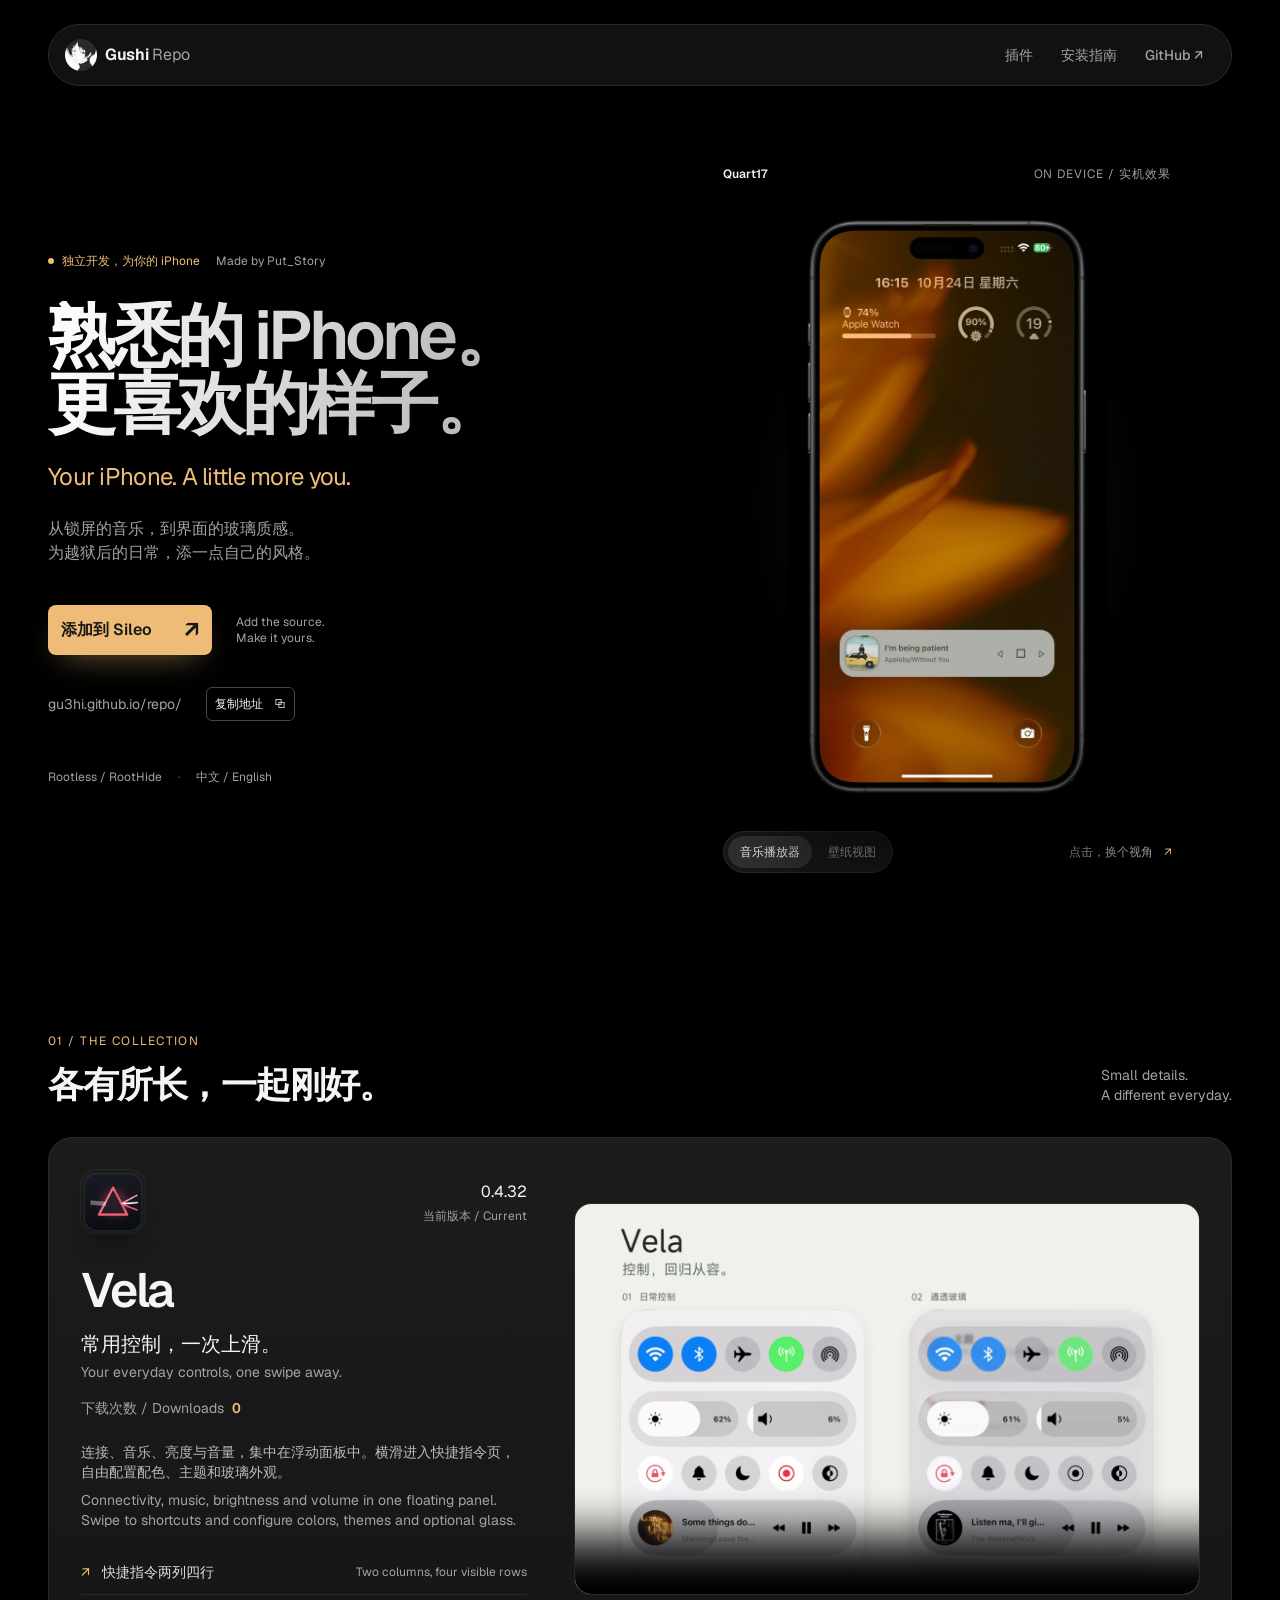
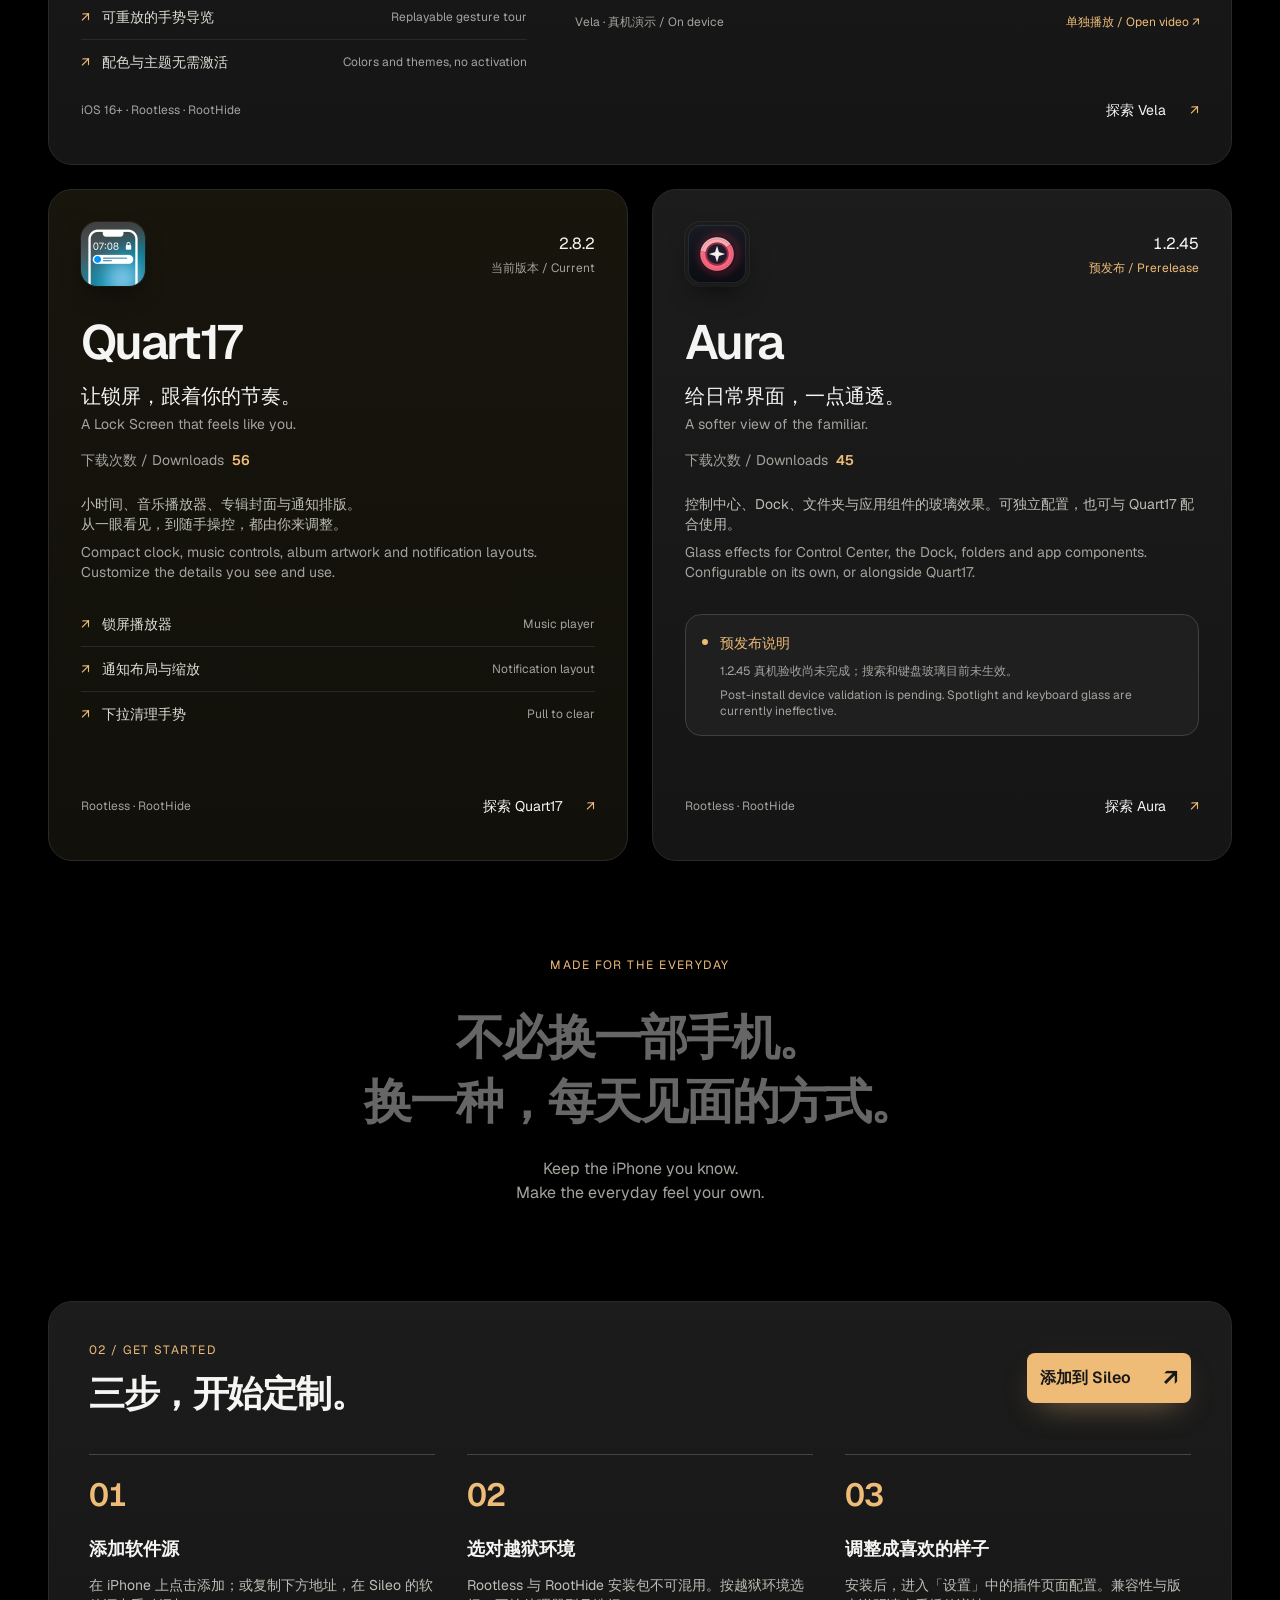
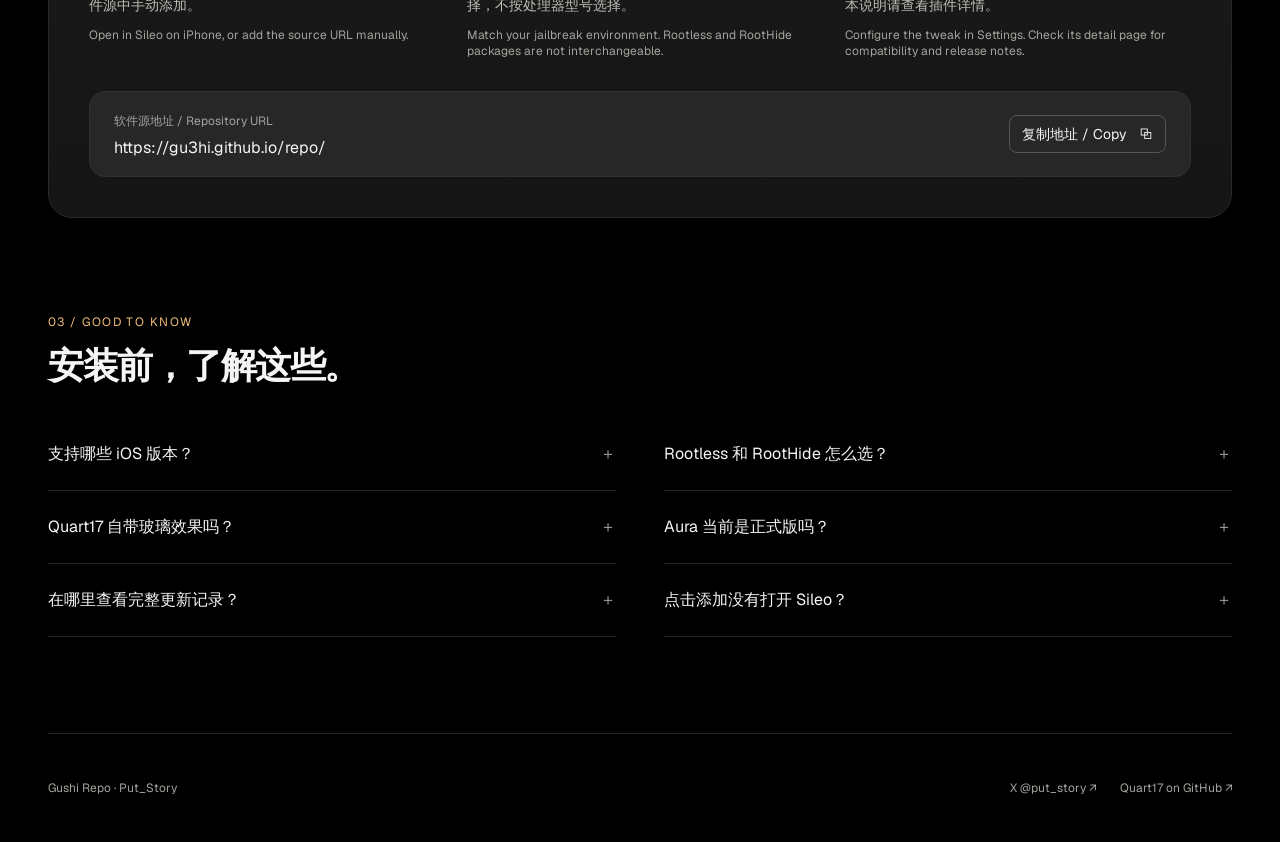
==== commit e70f7d1d: "Publish Vela 0.4.32 for both environments Replaces the Vela 0.4.20 RootHide and rootless packages wi" ====
--- a/docs/index.html
+++ b/docs/index.html
@@ -25,9 +25,9 @@
 <div class="section-heading reveal"><div><p class="section-index">01 / THE COLLECTION</p><h2 id="collection-title">各有所长，一起刚好。</h2></div><p lang="en">Small details.<br>A different everyday.</p></div>
 <div class="product-grid">
 <article class="product-card vela-card reveal">
-<div class="product-top"><img src="assets/vela.png" width="64" height="64" alt="Vela 图标" loading="lazy"><span class="version-label">0.4.20 <span>当前版本 / Current</span></span></div>
+<div class="product-top"><img src="assets/vela.png" width="64" height="64" alt="Vela 图标" loading="lazy"><span class="version-label">0.4.32 <span>当前版本 / Current</span></span></div>
 <h3>Vela</h3><p class="product-lead">常用控制，一次上滑。</p><p class="product-english" lang="en">Your everyday controls, one swipe away.</p>
-<p class="download-summary">下载次数 / Downloads <strong><span data-download-files="com.gushi.vela_0.4.20_iphoneos-arm64.deb com.gushi.vela_0.4.20_iphoneos-arm64e.deb" aria-label="正在读取下载次数 / Loading download count">—</span></strong></p>
+<p class="download-summary">下载次数 / Downloads <strong><span data-download-files="com.gushi.vela_0.4.32_iphoneos-arm64.deb com.gushi.vela_0.4.32_iphoneos-arm64e.deb" aria-label="正在读取下载次数 / Loading download count">—</span></strong></p>
 <p class="product-description">连接、音乐、亮度与音量，集中在浮动面板中。横滑进入快捷指令页，自由配置配色、主题和玻璃外观。</p><p class="product-description en" lang="en">Connectivity, music, brightness and volume in one floating panel. Swipe to shortcuts and configure colors, themes and optional glass.</p>
 <ul class="feature-list"><li>快捷指令两列四行 <span lang="en">Two columns, four visible rows</span></li><li>可重放的手势导览 <span lang="en">Replayable gesture tour</span></li><li>配色与主题无需激活 <span lang="en">Colors and themes, no activation</span></li></ul>
 <figure class="promo-video"><video controls playsinline preload="none" poster="assets/vela-promo-poster.jpg" width="1920" height="1200" aria-label="Vela 宣传片：普通与玻璃外观真机演示 / Vela native and glass appearance demo"><source src="assets/vela-promo.mp4" type="video/mp4">你的浏览器不支持视频播放。Your browser does not support video playback.</video><figcaption><span>Vela · 真机演示 / On device</span><a href="assets/vela-promo.mp4">单独播放 / Open video ↗</a></figcaption></figure>
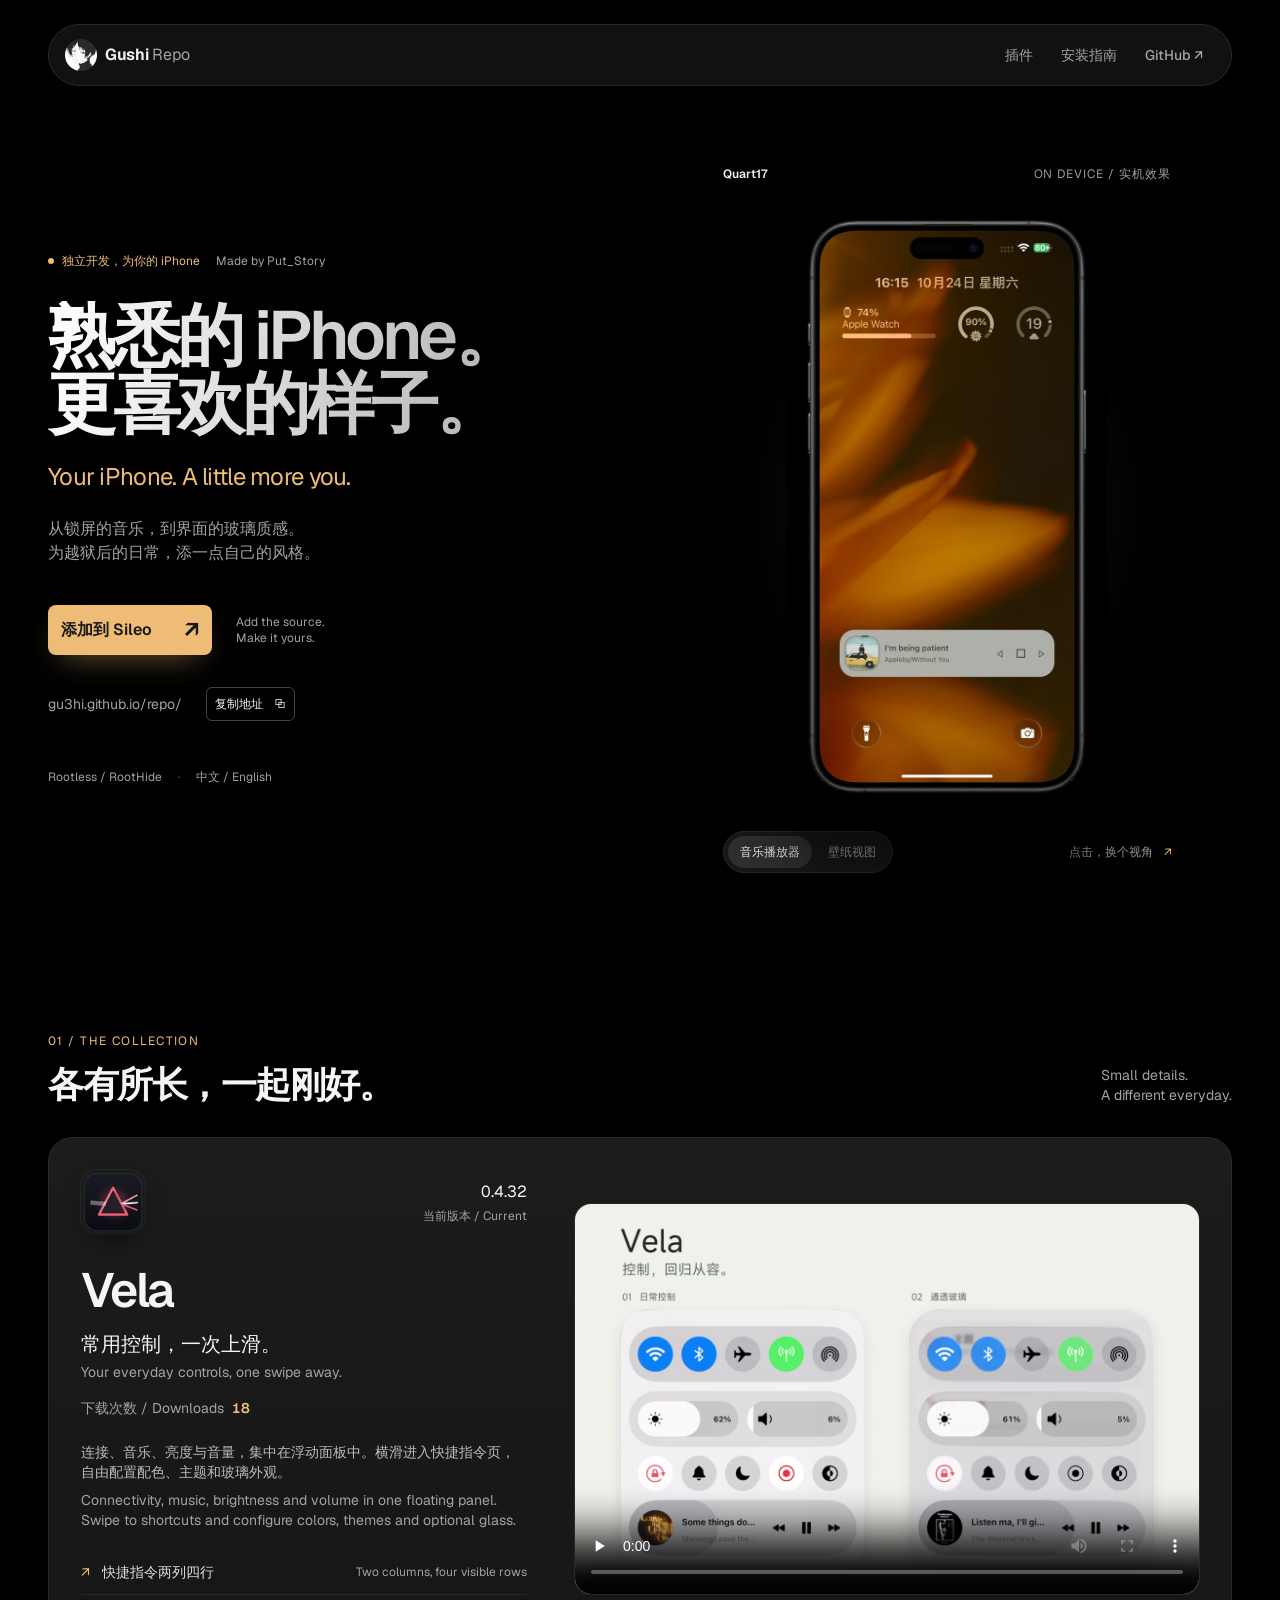
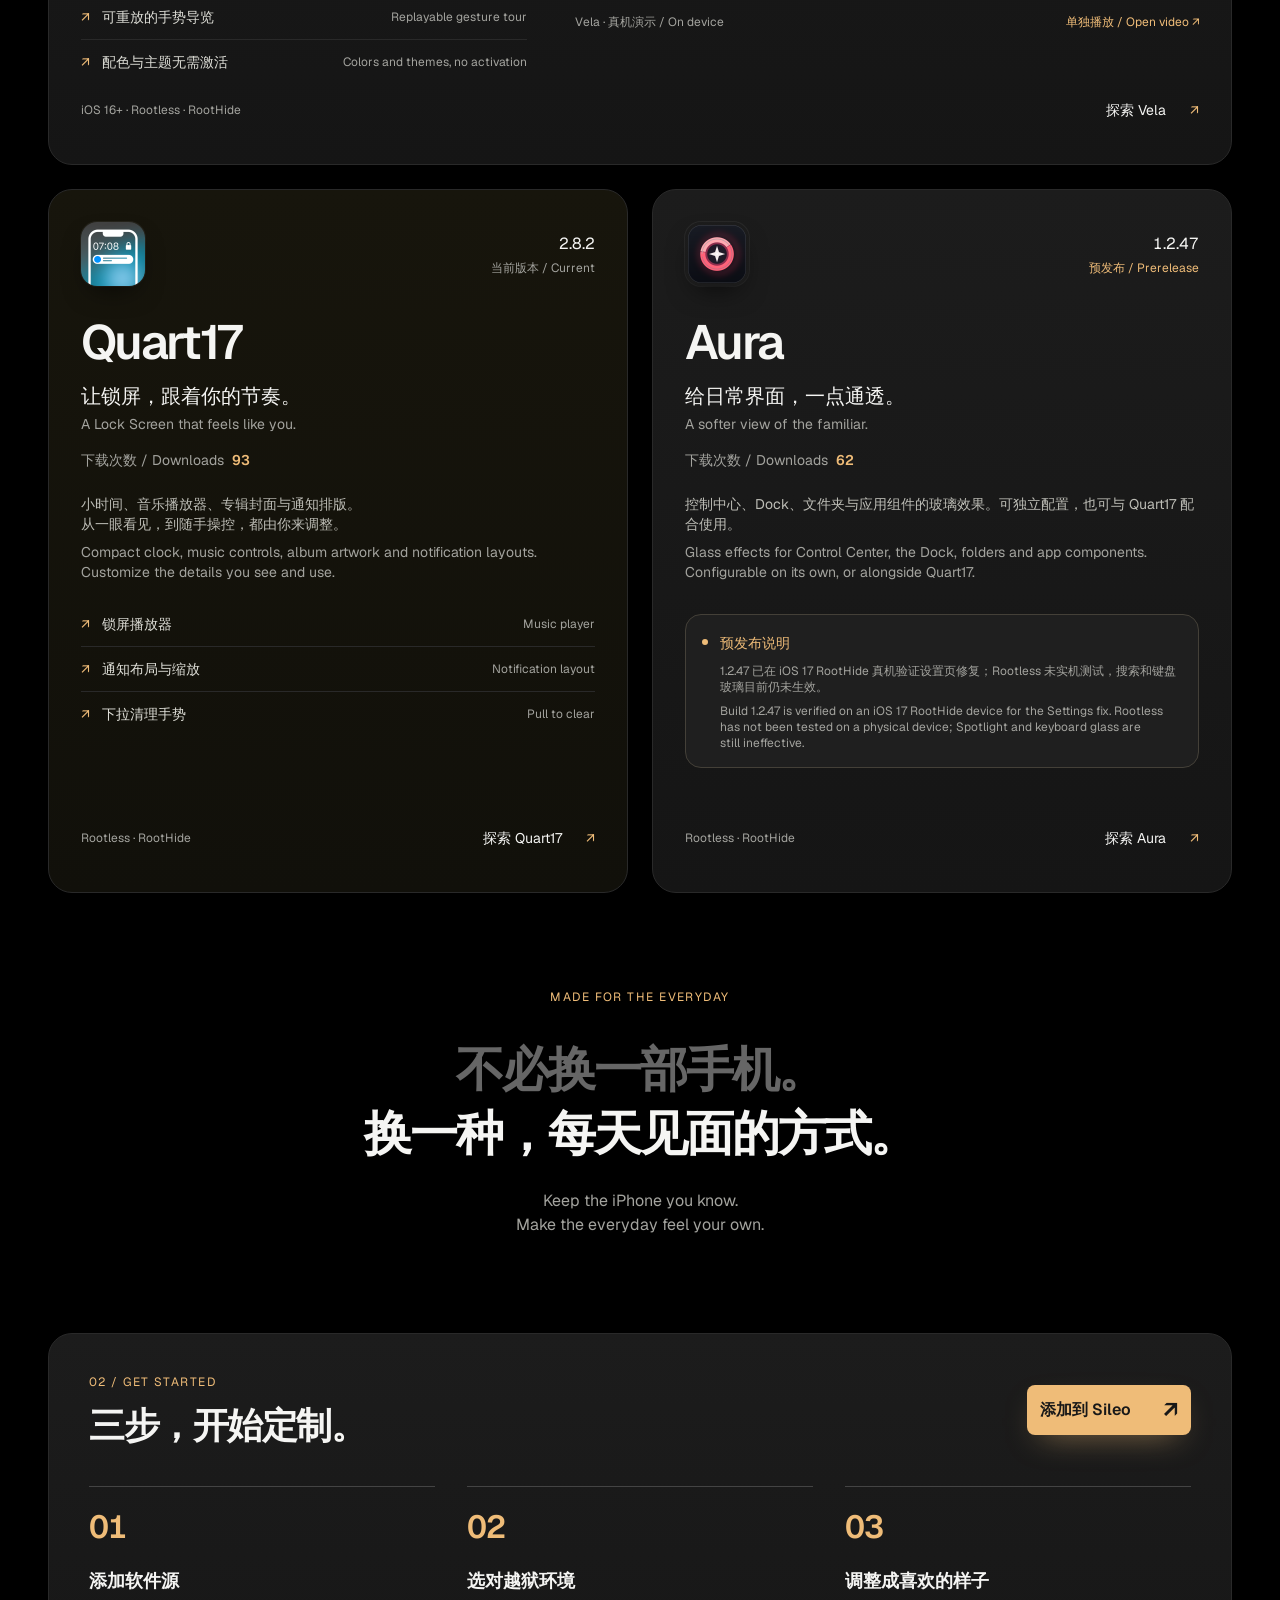
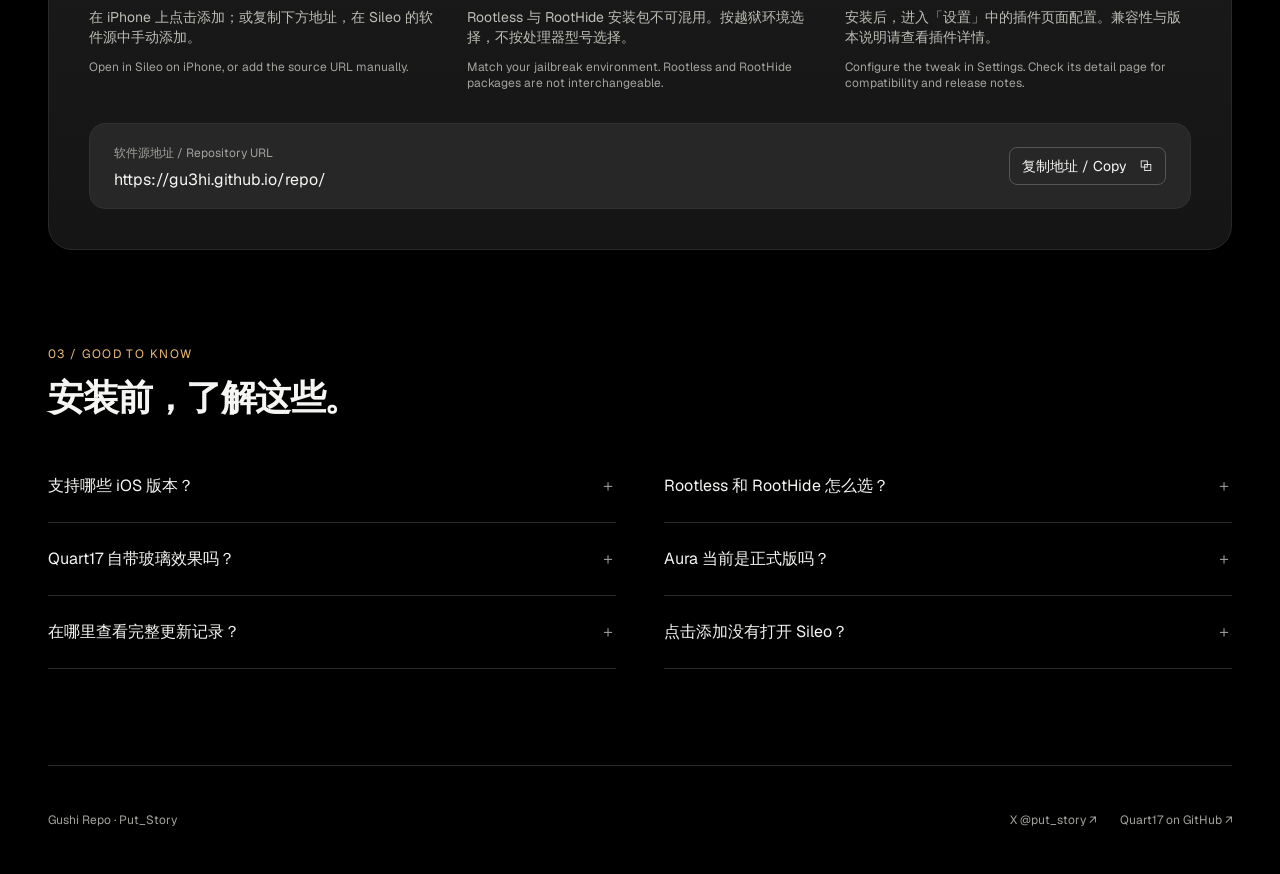
==== commit 520a64e7: "Publish Aura 1.2.47 for both environments Adds the Aura 1.2.47 RootHide and rootless packages alongs" ====
--- a/docs/index.html
+++ b/docs/index.html
@@ -43,11 +43,11 @@
 <div class="product-bottom"><span>Rootless · RootHide</span><a href="depictions/quart17/" class="product-link" aria-label="探索 Quart17 功能与更新记录">探索 Quart17 <span aria-hidden="true">↗</span></a></div>
 </article>
 <article class="product-card aura-card reveal" style="--d:.09s">
-<div class="product-top"><img src="assets/aura.png" width="64" height="64" alt="Aura 图标" loading="lazy"><span class="version-label">1.2.45 <span>预发布 / Prerelease</span></span></div>
+<div class="product-top"><img src="assets/aura.png" width="64" height="64" alt="Aura 图标" loading="lazy"><span class="version-label">1.2.47 <span>预发布 / Prerelease</span></span></div>
 <h3>Aura</h3><p class="product-lead">给日常界面，一点通透。</p><p class="product-english" lang="en">A softer view of the familiar.</p>
-<p class="download-summary">下载次数 / Downloads <strong><span data-download-files="com.gushi.aura_1.2.23_iphoneos-arm64.deb com.gushi.aura_1.2.23_iphoneos-arm64e.deb com.gushi.aura_1.2.40_iphoneos-arm64.deb com.gushi.aura_1.2.40_iphoneos-arm64e.deb com.gushi.aura_1.2.45_iphoneos-arm64.deb com.gushi.aura_1.2.45_iphoneos-arm64e.deb" aria-label="正在读取下载次数 / Loading download count">—</span></strong></p>
+<p class="download-summary">下载次数 / Downloads <strong><span data-download-files="com.gushi.aura_1.2.23_iphoneos-arm64.deb com.gushi.aura_1.2.23_iphoneos-arm64e.deb com.gushi.aura_1.2.40_iphoneos-arm64.deb com.gushi.aura_1.2.40_iphoneos-arm64e.deb com.gushi.aura_1.2.45_iphoneos-arm64.deb com.gushi.aura_1.2.45_iphoneos-arm64e.deb com.gushi.aura_1.2.47_iphoneos-arm64.deb com.gushi.aura_1.2.47_iphoneos-arm64e.deb" aria-label="正在读取下载次数 / Loading download count">—</span></strong></p>
 <p class="product-description">控制中心、Dock、文件夹与应用组件的玻璃效果。可独立配置，也可与 Quart17 配合使用。</p><p class="product-description en" lang="en">Glass effects for Control Center, the Dock, folders and app components. Configurable on its own, or alongside Quart17.</p>
-<aside class="release-note"><span class="status-dot" aria-hidden="true"></span><div><strong>预发布说明</strong><p>1.2.45 真机验收尚未完成；搜索和键盘玻璃目前未生效。</p><p lang="en">Post-install device validation is pending. Spotlight and keyboard glass are currently ineffective.</p></div></aside>
+<aside class="release-note"><span class="status-dot" aria-hidden="true"></span><div><strong>预发布说明</strong><p>1.2.47 已在 iOS 17 RootHide 真机验证设置页修复；Rootless 未实机测试，搜索和键盘玻璃目前仍未生效。</p><p lang="en">Build 1.2.47 is verified on an iOS 17 RootHide device for the Settings fix. Rootless has not been tested on a physical device; Spotlight and keyboard glass are still ineffective.</p></div></aside>
 <div class="product-bottom"><span>Rootless · RootHide</span><a href="depictions/aura/" class="product-link" aria-label="探索 Aura 功能与更新记录">探索 Aura <span aria-hidden="true">↗</span></a></div>
 </article>
 </div>
@@ -63,7 +63,7 @@
 <details><summary>支持哪些 iOS 版本？ <span aria-hidden="true">＋</span></summary><p>Vela 的最低部署版本为 iOS 16；Quart17 2.8.2 支持 iOS 16–17（iOS 16 尚未真机测试）；Aura 面向 iOS 16–17 越狱环境。请查看各自详情页的兼容性与测试状态。</p><p class="en" lang="en">Vela has a minimum deployment target of iOS 16. Quart17 2.8.2 supports iOS 16–17 (iOS 16 not yet device-tested). Aura targets jailbroken iOS 16–17. Check each detail page for compatibility and testing status.</p></details>
 <details><summary>Rootless 和 RootHide 怎么选？ <span aria-hidden="true">＋</span></summary><p>Rootless 对应 iphoneos-arm64，RootHide 对应 iphoneos-arm64e。请按实际越狱环境选择，不要仅看处理器型号。</p><p class="en" lang="en">Use iphoneos-arm64 for Rootless and iphoneos-arm64e for RootHide. Choose by your jailbreak environment, not the processor.</p></details>
 <details><summary>Quart17 自带玻璃效果吗？ <span aria-hidden="true">＋</span></summary><p>当前拆分版由 Aura 提供玻璃效果，Quart17 保留播放器与通知等功能。需要玻璃效果时请另行安装 Aura。</p><p class="en" lang="en">In the current split edition, Aura provides glass rendering. Install it separately alongside Quart17 for glass effects.</p></details>
-<details><summary>Aura 当前是正式版吗？ <span aria-hidden="true">＋</span></summary><p>当前上架的 1.2.45 是预发布包，安装后真机验收尚未完成。请先阅读 Aura 详情页中的状态说明。</p><p class="en" lang="en">The listed 1.2.45 build is a prerelease. Post-install device validation is pending. Read the status notes before installing.</p></details>
+<details><summary>Aura 当前是正式版吗？ <span aria-hidden="true">＋</span></summary><p>当前上架的 1.2.47 仍是预发布包：RootHide 已真机验证，Rootless 未实机测试。请先阅读 Aura 详情页中的状态说明。</p><p class="en" lang="en">The listed 1.2.47 build is a prerelease: verified on RootHide, not yet device-tested on Rootless. Read the status notes before installing.</p></details>
 <details><summary>在哪里查看完整更新记录？ <span aria-hidden="true">＋</span></summary><p>在 <a href="depictions/quart17/#changelog">Quart17 更新记录</a>、<a href="depictions/aura/#changelog">Aura 更新记录</a>与 <a href="depictions/vela/#changelog">Vela 本次更新</a>中查看中英文说明。</p><p class="en" lang="en">Each detail page includes bilingual release information.</p></details>
 <details><summary>点击添加没有打开 Sileo？ <span aria-hidden="true">＋</span></summary><p>请在已安装 Sileo 的 iPhone 上打开本页。也可以复制软件源地址，在 Sileo 中手动添加。</p><p class="en" lang="en">Open this page on an iPhone with Sileo installed, or copy the repository URL and add it manually.</p></details>
 </div></section>
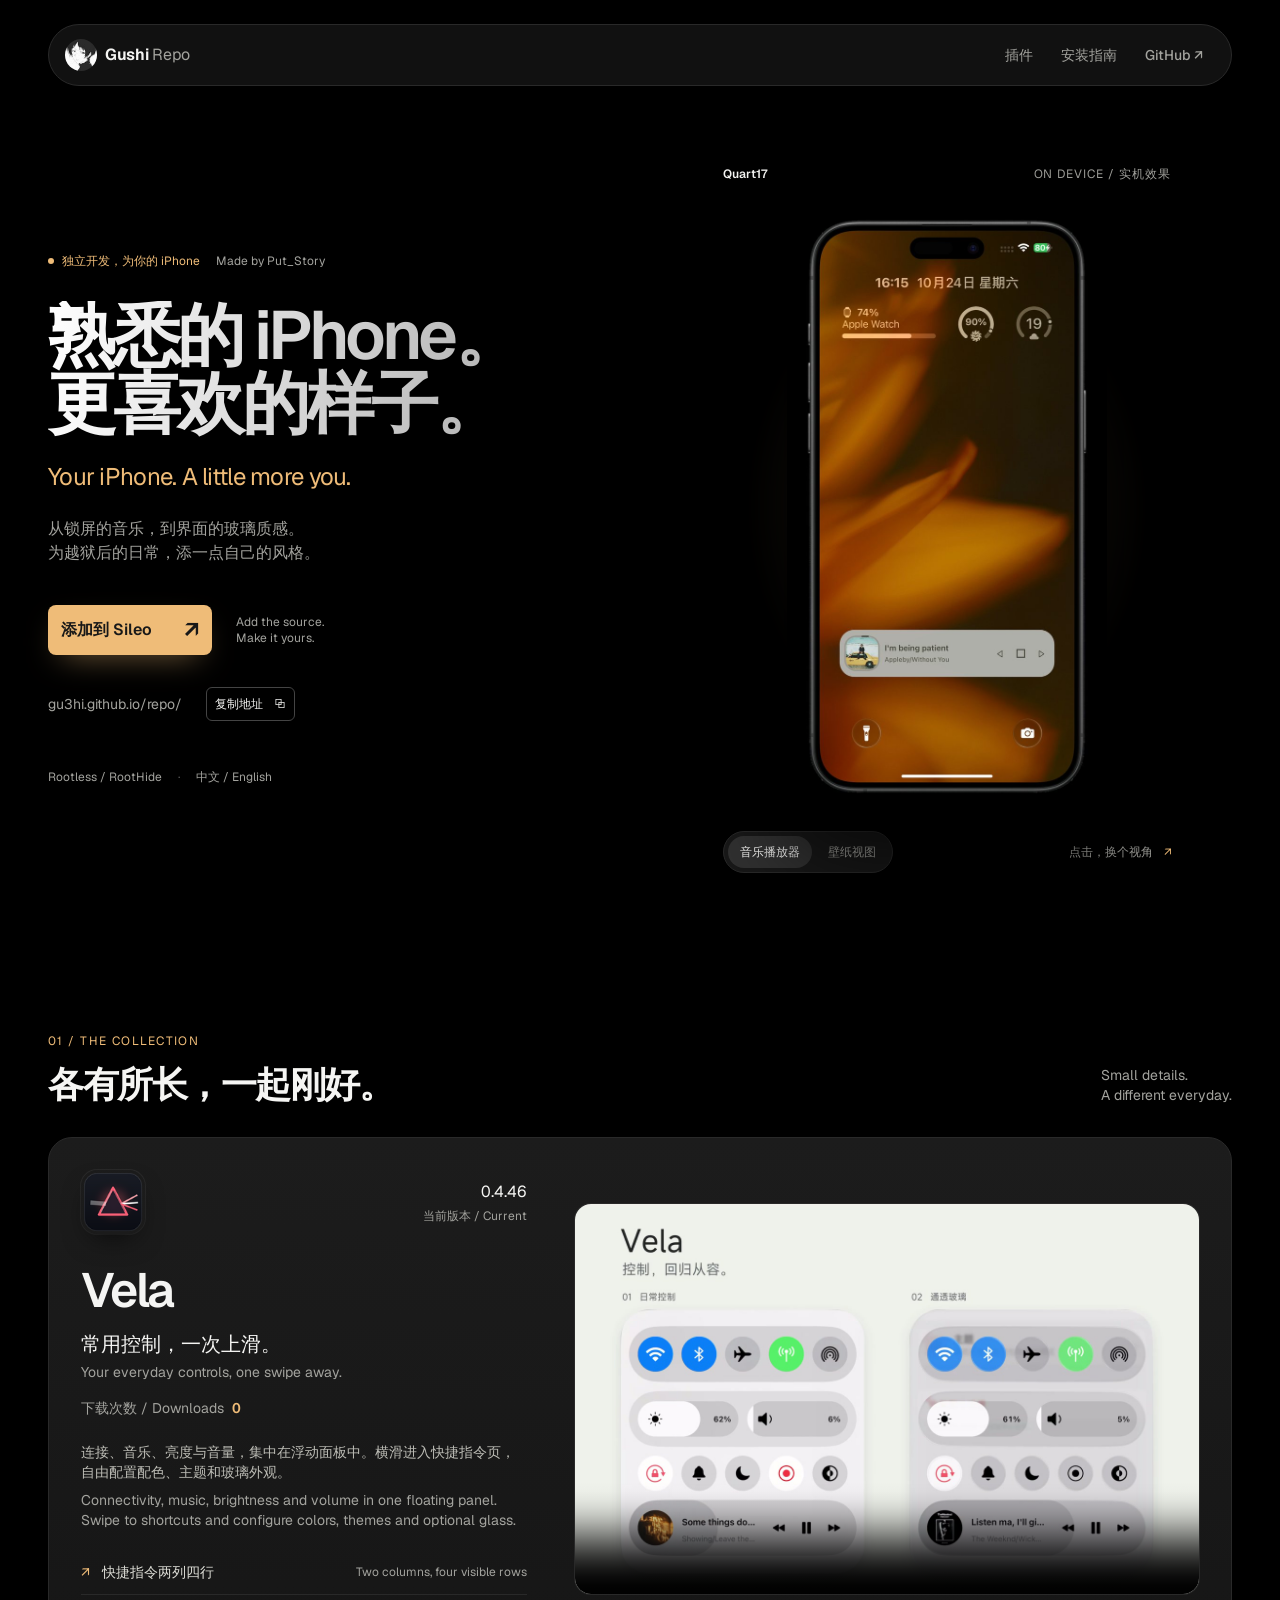
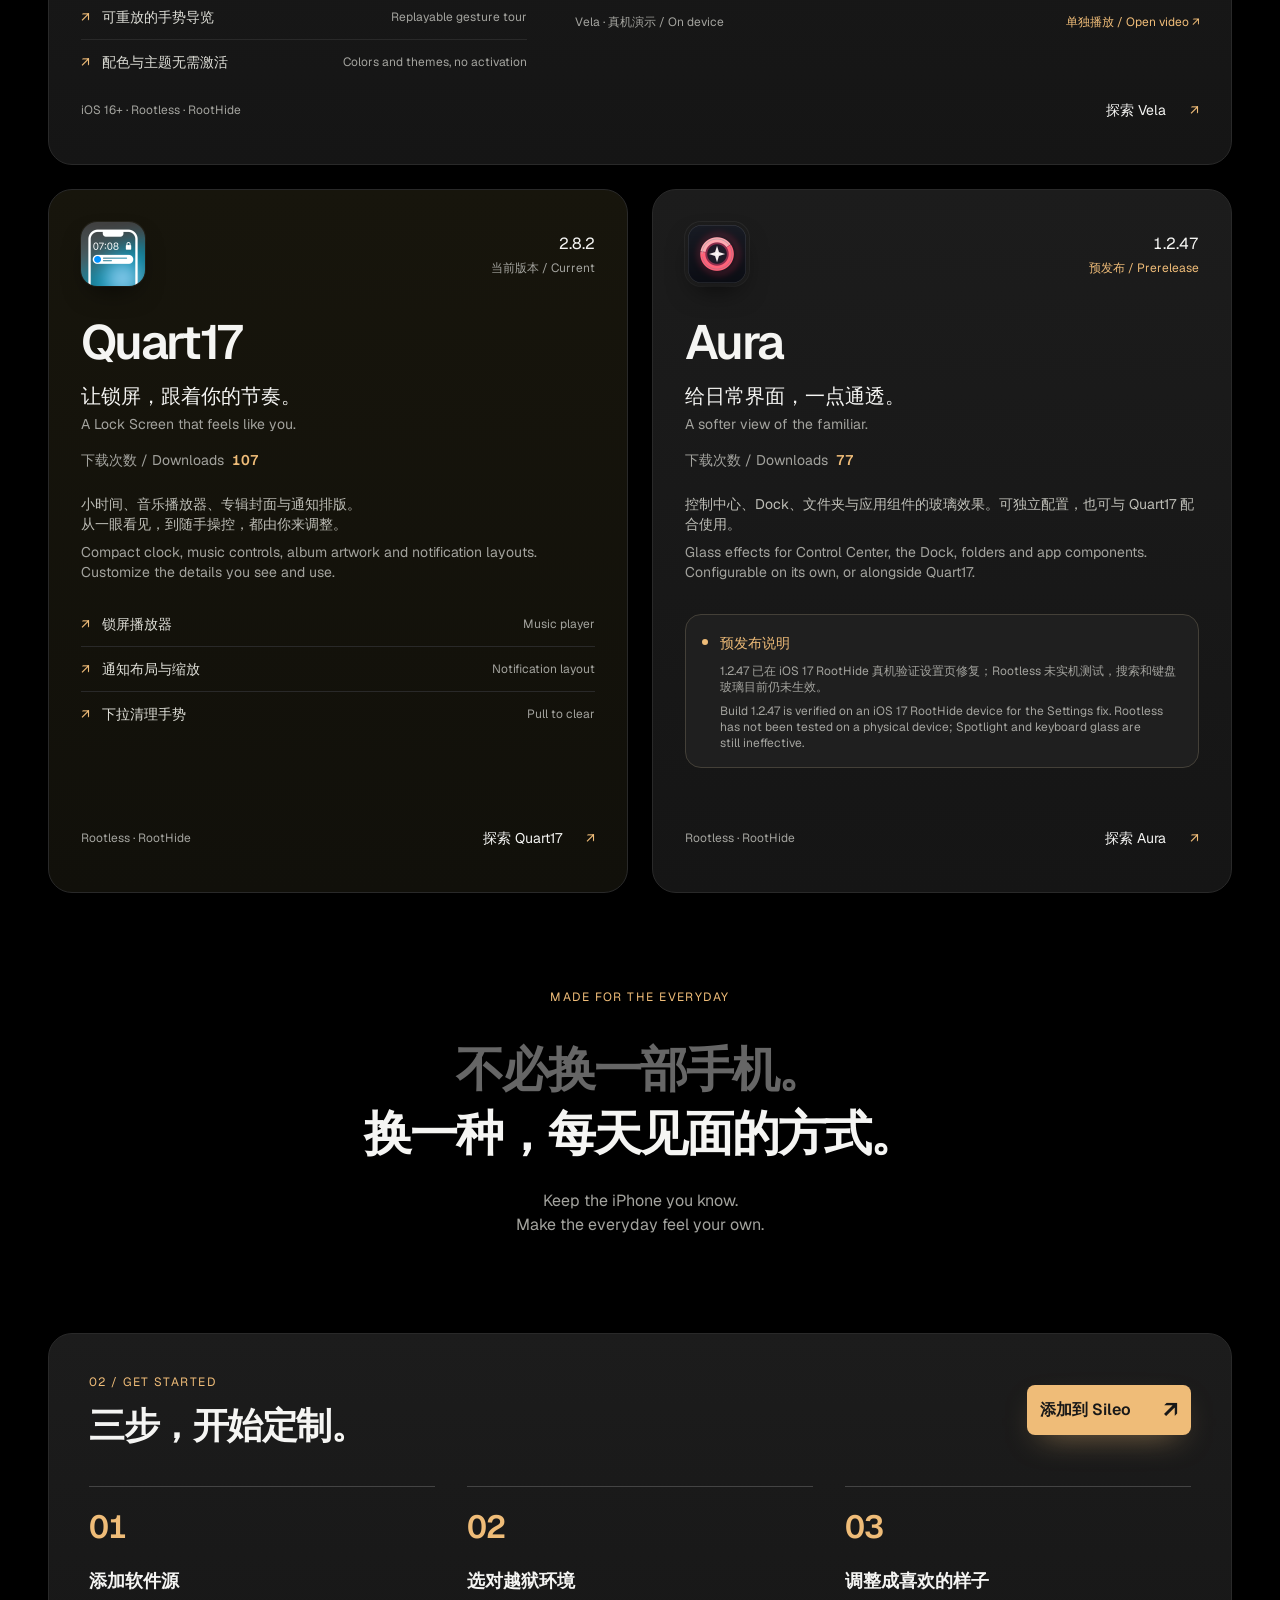
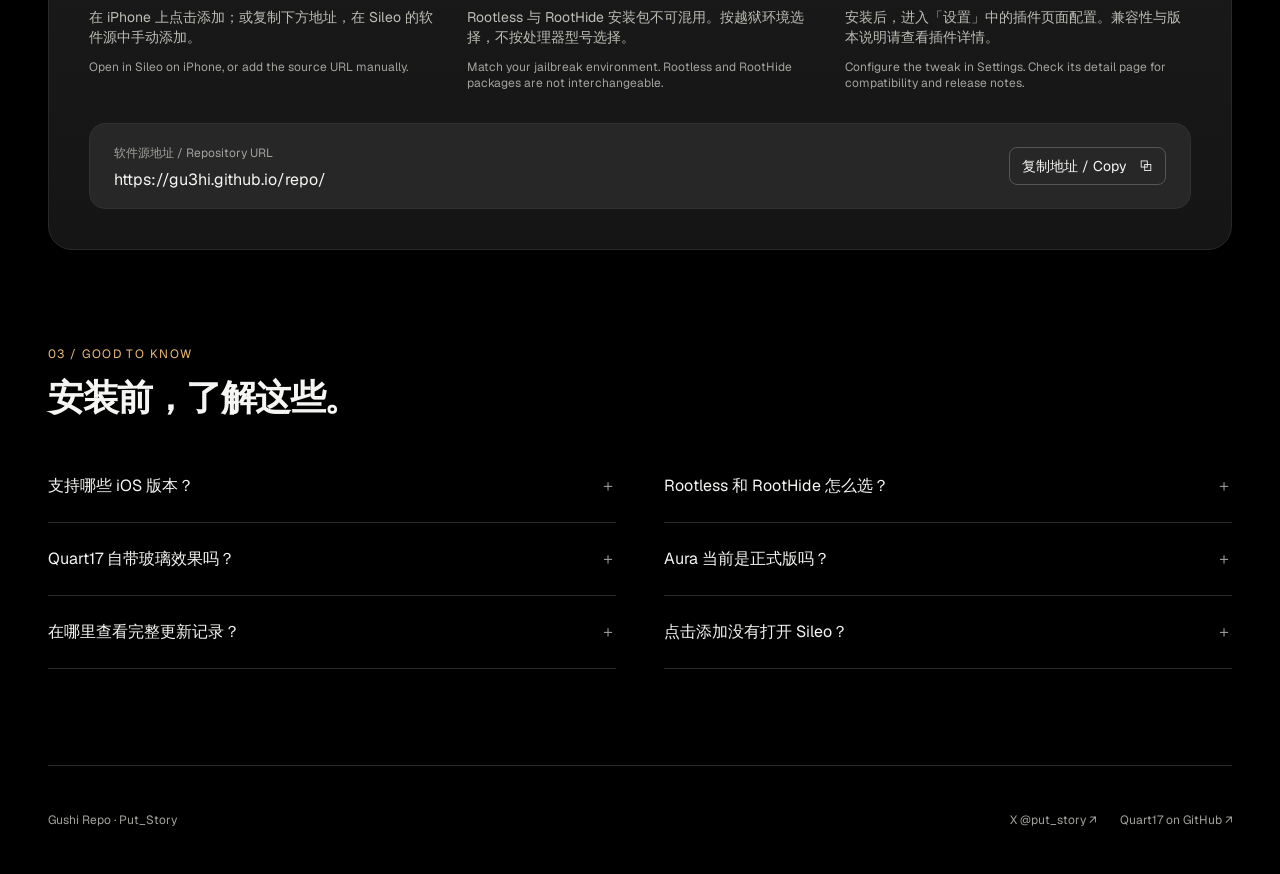
==== commit 7c479f76: "chore(repo): publish Vela 0.4.46 packages and release notes" ====
--- a/docs/index.html
+++ b/docs/index.html
@@ -25,9 +25,9 @@
 <div class="section-heading reveal"><div><p class="section-index">01 / THE COLLECTION</p><h2 id="collection-title">各有所长，一起刚好。</h2></div><p lang="en">Small details.<br>A different everyday.</p></div>
 <div class="product-grid">
 <article class="product-card vela-card reveal">
-<div class="product-top"><img src="assets/vela.png" width="64" height="64" alt="Vela 图标" loading="lazy"><span class="version-label">0.4.32 <span>当前版本 / Current</span></span></div>
+<div class="product-top"><img src="assets/vela.png" width="64" height="64" alt="Vela 图标" loading="lazy"><span class="version-label">0.4.46 <span>当前版本 / Current</span></span></div>
 <h3>Vela</h3><p class="product-lead">常用控制，一次上滑。</p><p class="product-english" lang="en">Your everyday controls, one swipe away.</p>
-<p class="download-summary">下载次数 / Downloads <strong><span data-download-files="com.gushi.vela_0.4.32_iphoneos-arm64.deb com.gushi.vela_0.4.32_iphoneos-arm64e.deb" aria-label="正在读取下载次数 / Loading download count">—</span></strong></p>
+<p class="download-summary">下载次数 / Downloads <strong><span data-download-files="com.gushi.vela_0.4.46_iphoneos-arm64.deb com.gushi.vela_0.4.46_iphoneos-arm64e.deb" aria-label="正在读取下载次数 / Loading download count">—</span></strong></p>
 <p class="product-description">连接、音乐、亮度与音量，集中在浮动面板中。横滑进入快捷指令页，自由配置配色、主题和玻璃外观。</p><p class="product-description en" lang="en">Connectivity, music, brightness and volume in one floating panel. Swipe to shortcuts and configure colors, themes and optional glass.</p>
 <ul class="feature-list"><li>快捷指令两列四行 <span lang="en">Two columns, four visible rows</span></li><li>可重放的手势导览 <span lang="en">Replayable gesture tour</span></li><li>配色与主题无需激活 <span lang="en">Colors and themes, no activation</span></li></ul>
 <figure class="promo-video"><video controls playsinline preload="none" poster="assets/vela-promo-poster.jpg" width="1920" height="1200" aria-label="Vela 宣传片：普通与玻璃外观真机演示 / Vela native and glass appearance demo"><source src="assets/vela-promo.mp4" type="video/mp4">你的浏览器不支持视频播放。Your browser does not support video playback.</video><figcaption><span>Vela · 真机演示 / On device</span><a href="assets/vela-promo.mp4">单独播放 / Open video ↗</a></figcaption></figure>
